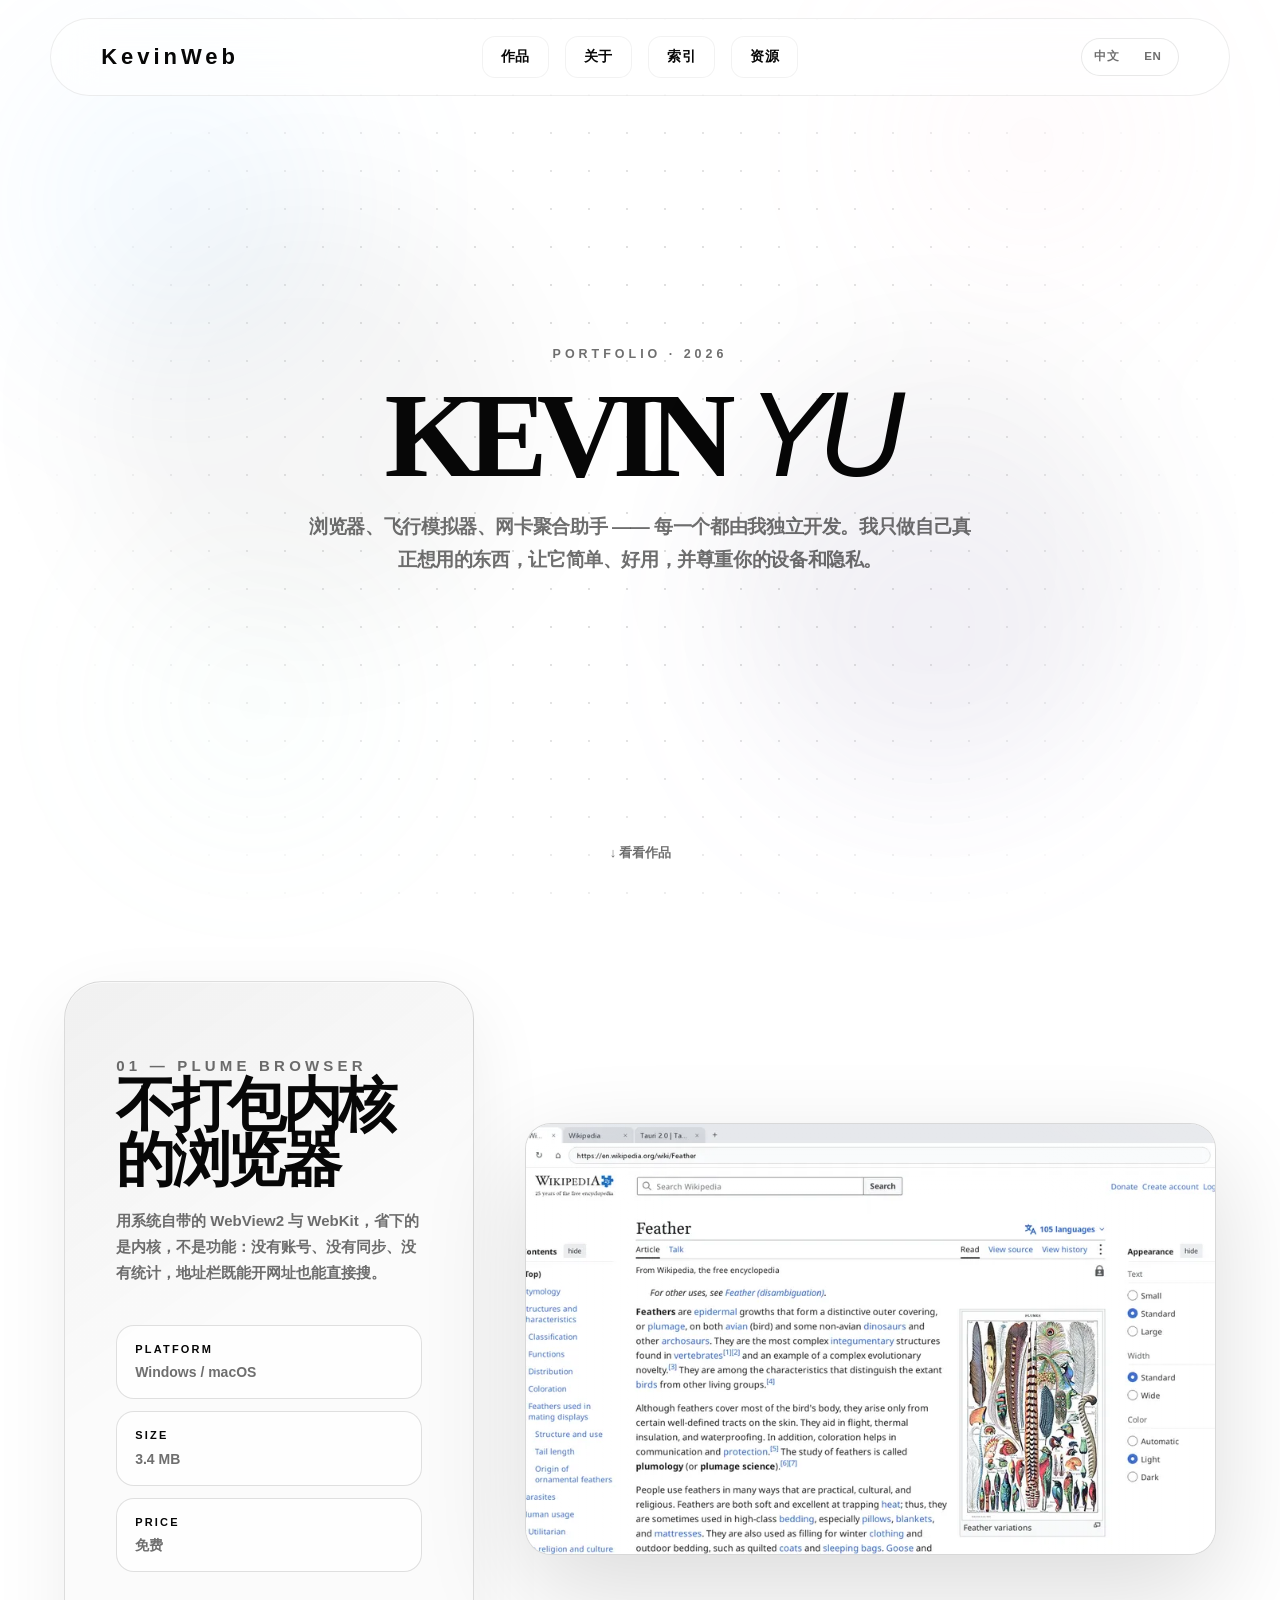
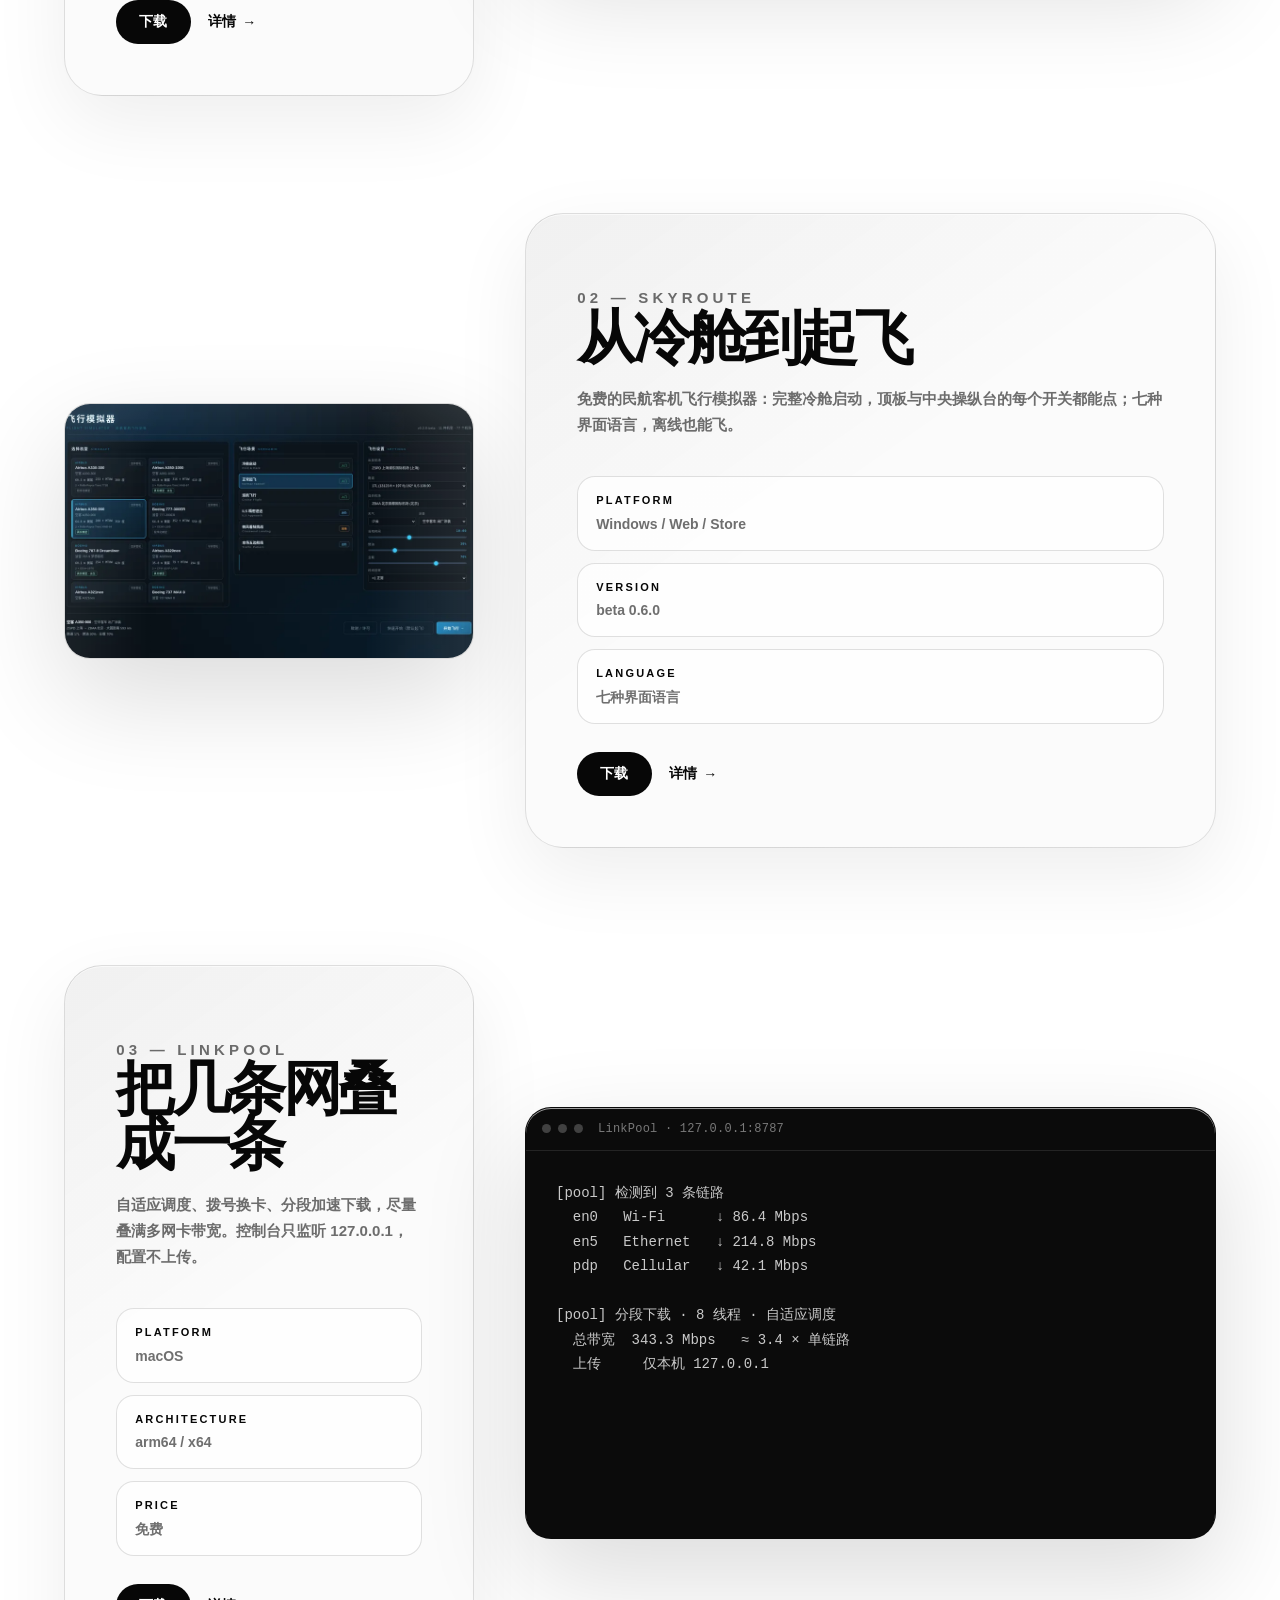
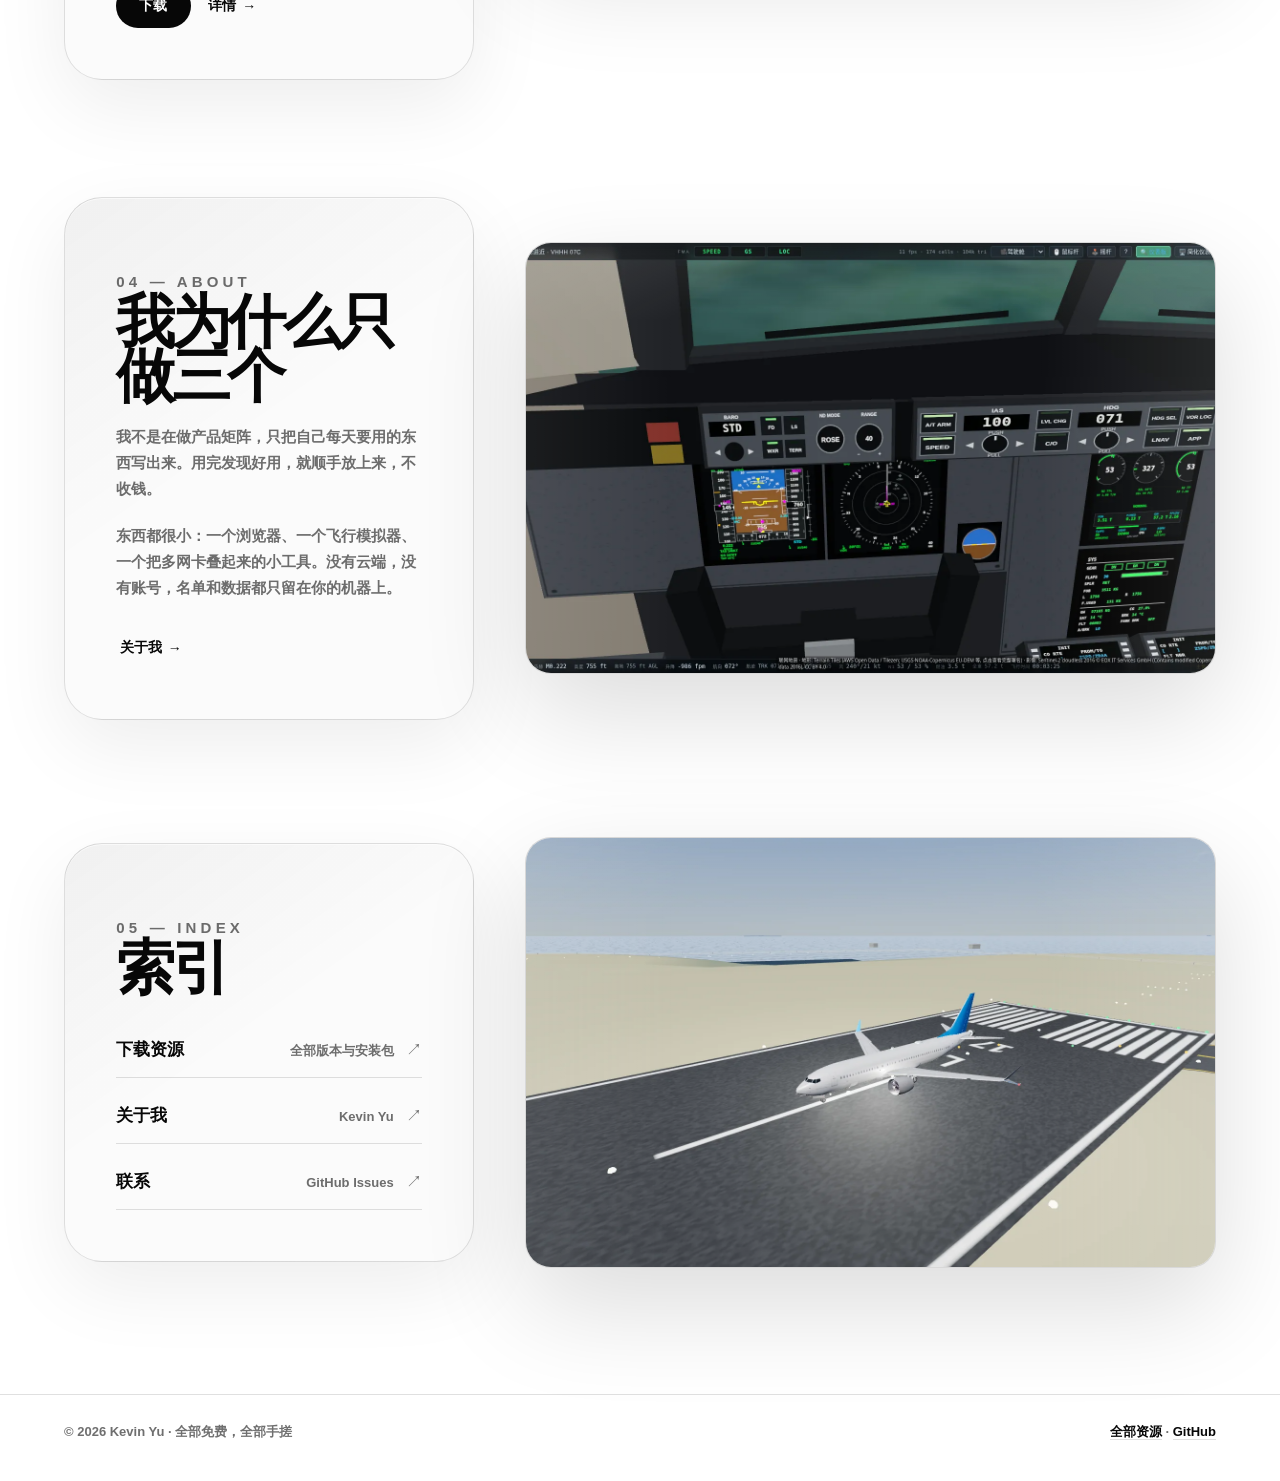
==== index.html @ e1821dab "feat: update workspace Co-authored-by: traeagent <traeagent@users.noreply.github.com>" ====
<!DOCTYPE html>
<html lang="zh-CN">
<head>
  <meta charset="UTF-8">
  <meta name="viewport" content="width=device-width, initial-scale=1.0">
  <meta name="color-scheme" content="light">
  <meta name="theme-color" content="#ffffff">
  <script src="site-transition.js"></script>
  <title>KevinWeb · 全部免费，全部手搓</title>
  <meta name="description" content="浏览器、飞行模拟器、网卡聚合助手，每一个都由 Kevin Yu 独立开发，全部免费。">
  <link rel="canonical" href="https://kevinyuzekai.github.io/kevinweb/">
  <meta property="og:type" content="website">
  <meta property="og:site_name" content="KevinWeb">
  <meta property="og:title" content="KevinWeb · 全部免费，全部手搓">
  <meta property="og:description" content="浏览器、飞行模拟器、网卡聚合助手，全部免费、全部手搓。">
  <meta property="og:url" content="https://kevinyuzekai.github.io/kevinweb/">
  <meta property="og:image" content="https://kevinyuzekai.github.io/kevinweb/img/skyroute-shot.webp">
  <meta name="twitter:card" content="summary_large_image">
  <meta name="twitter:image" content="https://kevinyuzekai.github.io/kevinweb/img/skyroute-shot.webp">
  <link rel="stylesheet" href="site.css">
</head>
<body>
  <header class="site-header">
    <a class="logo" href="./index.html">KevinWeb</a>
    <nav class="nav-pills" aria-label="Sections">
      <a class="nav-pill" href="#works">作品</a>
      <a class="nav-pill" href="#about">关于</a>
      <a class="nav-pill" href="#contact">索引</a>
      <a class="nav-pill" href="./All_resources.html">资源</a>
    </nav>
    <div class="header-actions"></div>
  </header>

  <main class="hero" id="top">
    <section class="hero-stage">
      <div class="hero-copy">
        <p class="eyebrow">Portfolio · 2026</p>
        <h1><span class="title-strong">KEVIN</span> <span class="title-light">YU</span></h1>
        <p class="subtitle">浏览器、飞行模拟器、网卡聚合助手 —— 每一个都由我独立开发。我只做自己真正想用的东西，让它简单、好用，并尊重你的设备和隐私。</p>

        <!-- pointer lens: the block under the cursor shows the other language in white -->
        <div class="lens" aria-hidden="true" data-kw-skip>
          <div class="lz lz-zh">
            <p class="eyebrow">作品集 · 2026</p>
            <h1><span class="title-strong">凯文</span> <span class="title-light">余</span></h1>
            <p class="subtitle">浏览器、飞行模拟器、网卡聚合助手 —— 每一个都由我独立开发。我只做自己真正想用的东西，让它简单、好用，并尊重你的设备和隐私。</p>
          </div>
          <div class="lz lz-en">
            <p class="eyebrow">Portfolio · 2026</p>
            <h1><span class="title-strong">KEVIN</span> <span class="title-light">YU</span></h1>
            <p class="subtitle">A browser, a flight simulator, a network bonding helper — each one built on my own. I make things I actually want to use, and keep them simple, useful, and respectful of your device and privacy.</p>
          </div>
        </div>
      </div>
    </section>
    <p class="scroll-hint">↓ 看看作品</p>
  </main>

  <section class="product-section" id="works">
    <div class="product-layout">
      <div class="product-copy reveal" data-tilt>
        <p class="section-kicker">01 — Plume Browser</p>
        <h3>不打包内核的浏览器</h3>
        <p>用系统自带的 WebView2 与 WebKit，省下的是内核，不是功能：没有账号、没有同步、没有统计，地址栏既能开网址也能直接搜。</p>
        <div class="spec-list">
          <span><strong>Platform</strong>Windows / macOS</span>
          <span><strong>Size</strong>3.4 MB</span>
          <span><strong>Price</strong>免费</span>
        </div>
        <div class="acts">
          <a class="btn solid" href="https://github.com/kevinyuzekai/Plume/releases/download/v0.1.2/Plume.Browser_0.1.2_x64-setup.exe" download>下载</a>
          <a class="btn quiet" href="./plume.html">详情 <span aria-hidden="true">→</span></a>
        </div>
      </div>
      <figure class="product-window reveal" data-tilt>
        <img src="img/plume-shot.webp" width="960" height="540" alt="Plume Browser 主界面" loading="lazy" decoding="async">
      </figure>
    </div>
  </section>

  <section class="product-section">
    <div class="product-layout flip">
      <div class="product-copy reveal" data-tilt>
        <p class="section-kicker">02 — SkyRoute</p>
        <h3>从冷舱到起飞</h3>
        <p>免费的民航客机飞行模拟器：完整冷舱启动，顶板与中央操纵台的每个开关都能点；七种界面语言，离线也能飞。</p>
        <div class="spec-list">
          <span><strong>Platform</strong>Windows / Web / Store</span>
          <span><strong>Version</strong>beta 0.6.0</span>
          <span><strong>Language</strong>七种界面语言</span>
        </div>
        <div class="acts">
          <a class="btn solid" href="https://github.com/kevinyuzekai/Flight-Simulator/releases/download/beta_v0.6.0/SkyRoute-Windows-portable-beta_v0.6.0-x64.zip" download>下载</a>
          <a class="btn quiet" href="./skyroute.html">详情 <span aria-hidden="true">→</span></a>
        </div>
      </div>
      <figure class="product-window reveal" data-tilt>
        <img src="img/skyroute-shot.webp" width="960" height="540" alt="天际航线 SkyRoute 主菜单" loading="lazy" decoding="async">
      </figure>
    </div>
  </section>

  <section class="product-section">
    <div class="product-layout">
      <div class="product-copy reveal" data-tilt>
        <p class="section-kicker">03 — LinkPool</p>
        <h3>把几条网叠成一条</h3>
        <p>自适应调度、拨号换卡、分段加速下载，尽量叠满多网卡带宽。控制台只监听 127.0.0.1，配置不上传。</p>
        <div class="spec-list">
          <span><strong>Platform</strong>macOS</span>
          <span><strong>Architecture</strong>arm64 / x64</span>
          <span><strong>Price</strong>免费</span>
        </div>
        <div class="acts">
          <a class="btn solid" href="https://github.com/kevinyuzekai/LinkPool/releases/download/v0.2.1/LinkPool-0.2.1-arm64.dmg" download>下载</a>
          <a class="btn quiet" href="./linkpool.html">详情 <span aria-hidden="true">→</span></a>
        </div>
      </div>
      <figure class="product-window reveal terminal" data-tilt>
        <div class="term-bar"><i></i><i></i><i></i><span>LinkPool · 127.0.0.1:8787</span></div>
        <pre class="term-body">[pool] 检测到 3 条链路
  en0   Wi-Fi      ↓ 86.4 Mbps
  en5   Ethernet   ↓ 214.8 Mbps
  pdp   Cellular   ↓ 42.1 Mbps

[pool] 分段下载 · 8 线程 · 自适应调度
  总带宽  343.3 Mbps   ≈ 3.4 × 单链路
  上传     仅本机 127.0.0.1</pre>
      </figure>
    </div>
  </section>

  <section class="product-section" id="about">
    <div class="product-layout">
      <div class="product-copy reveal" data-tilt>
        <p class="section-kicker">04 — About</p>
        <h3>我为什么只做三个</h3>
        <p>我不是在做产品矩阵，只把自己每天要用的东西写出来。用完发现好用，就顺手放上来，不收钱。</p>
        <p>东西都很小：一个浏览器、一个飞行模拟器、一个把多网卡叠起来的小工具。没有云端，没有账号，名单和数据都只留在你的机器上。</p>
        <div class="acts">
          <a class="btn quiet" href="./About_me.html">关于我 <span aria-hidden="true">→</span></a>
        </div>
      </div>
      <figure class="product-window reveal" data-tilt>
        <img src="img/skyroute-cockpit.webp" width="960" height="540" alt="SkyRoute 三维驾驶舱" loading="lazy" decoding="async">
      </figure>
    </div>
  </section>

  <section class="product-section" id="contact">
    <div class="product-layout">
      <div class="product-copy reveal" data-tilt>
        <p class="section-kicker">05 — Index</p>
        <h3>索引</h3>
        <div class="link-rows">
          <a class="link-row" href="./All_resources.html"><span>下载资源</span><small>全部版本与安装包</small><i aria-hidden="true">↗</i></a>
          <a class="link-row" href="./About_me.html"><span>关于我</span><small>Kevin Yu</small><i aria-hidden="true">↗</i></a>
          <a class="link-row" href="https://github.com/kevinyuzekai/kevinweb/issues" target="_blank" rel="noopener"><span>联系</span><small>GitHub Issues</small><i aria-hidden="true">↗</i></a>
        </div>
      </div>
      <figure class="product-window reveal" data-tilt>
        <img src="img/skyroute-runway.webp" width="960" height="540" alt="SkyRoute 跑道" loading="lazy" decoding="async">
      </figure>
    </div>
  </section>

  <footer class="site-footer">
    <span>© 2026 Kevin Yu · 全部免费，全部手搓</span>
    <span><a href="./All_resources.html">全部资源</a> · <a href="https://github.com/kevinyuzekai" target="_blank" rel="noopener">GitHub</a></span>
  </footer>

  <script src="site.js"></script>
  <script src="i18n.js"></script>
</body>
</html>
---- site.css ----
/* KevinWeb — pidanai-style editorial layout: floating glass header, full-height
   hero, then product sections in a two-column layout. Plain CSS, no libraries. */

:root {
  --bg: #ffffff;
  --fg: #070707;
  --muted: rgba(7, 7, 7, 0.58);
  --faint: rgba(7, 7, 7, 0.4);
  --line: rgba(7, 7, 7, 0.12);
  --dot: rgba(7, 7, 7, 0.13);
  --card: linear-gradient(145deg, rgba(7, 7, 7, 0.045), rgba(7, 7, 7, 0) 46%), #fbfbfb;
  --pad: clamp(20px, 5vw, 72px);
  --font-main: "Inter", -apple-system, BlinkMacSystemFont, "Segoe UI", "PingFang SC",
    "Noto Sans SC", "Microsoft YaHei", sans-serif;
  --font-display: "Songti SC", "Noto Serif SC", "Source Han Serif SC", STSong, Didot,
    "Bodoni 72", "Times New Roman", serif;
}

* {
  box-sizing: border-box;
}

html {
  background: var(--bg);
  -webkit-text-size-adjust: 100%;
}

body {
  margin: 0;
  min-height: 100vh;
  overflow-x: hidden;
  background: transparent;
  color: var(--fg);
  font-family: var(--font-main);
  cursor: none;
  transition: color 0.5s ease;
}

/* the faint dot field behind the whole page, like pidanai's stage */
body::before {
  content: "";
  position: fixed;
  inset: 0;
  z-index: -1;
  pointer-events: none;
  background-image: radial-gradient(circle at center, var(--dot) 0 1.05px, transparent 1.18px);
  background-size: 38px 38px;
  -webkit-mask-image: radial-gradient(circle at center, #000 0 23%, rgba(0, 0, 0, 0.76) 47%, transparent 82%);
  mask-image: radial-gradient(circle at center, #000 0 23%, rgba(0, 0, 0, 0.76) 47%, transparent 82%);
  transform: translate3d(var(--grid-x, 0px), var(--grid-y, 0px), 0);
  will-change: transform;
}

body::after {
  content: "";
  position: fixed;
  inset: -18vh -14vw;
  z-index: -2;
  pointer-events: none;
  opacity: 0.5;
  background:
    radial-gradient(circle, rgba(120, 190, 255, 0.18) 0 22%, transparent 54%),
    radial-gradient(circle, rgba(255, 190, 210, 0.16) 0 20%, transparent 52%),
    radial-gradient(circle, rgba(190, 170, 255, 0.16) 0 22%, transparent 56%),
    radial-gradient(circle, rgba(170, 240, 215, 0.15) 0 18%, transparent 50%);
  background-size: 42vmax 42vmax, 38vmax 38vmax, 46vmax 46vmax, 34vmax 34vmax;
  background-position: 8% 14%, 84% 8%, 78% 78%, 18% 82%;
  background-repeat: no-repeat;
  filter: blur(88px) saturate(1.1);
}

a,
button {
  cursor: pointer;
}

::selection {
  background: rgba(59, 130, 246, 0.16);
}

/* ---------- header ---------- */

.site-header {
  position: fixed;
  top: 18px;
  left: 50%;
  transform: translateX(-50%);
  z-index: 80;
  width: min(calc(100% - 32px), 1180px);
  height: 78px;
  display: grid;
  grid-template-columns: 1fr auto 1fr;
  align-items: center;
  gap: 24px;
  padding: 0 clamp(20px, 4vw, 58px);
  border-radius: 9999px;
  background: rgba(255, 255, 255, 0.6);
  -webkit-backdrop-filter: saturate(1.2) blur(20px);
  backdrop-filter: saturate(1.2) blur(20px);
  box-shadow:
    inset 0 0 0 1px rgba(7, 7, 7, 0.07),
    inset 0 1px 0 rgba(255, 255, 255, 0.8),
    0 12px 34px rgba(7, 7, 7, 0);
  transition: box-shadow 0.4s ease, background-color 0.4s ease;
}

.site-header.on {
  background: rgba(255, 255, 255, 0.74);
  box-shadow:
    inset 0 0 0 1px rgba(7, 7, 7, 0.08),
    inset 0 1px 0 rgba(255, 255, 255, 0.85),
    0 18px 44px rgba(7, 7, 7, 0.08);
}

.logo {
  justify-self: start;
  color: var(--fg);
  font-size: 22px;
  font-weight: 900;
  letter-spacing: 0.18em;
  text-decoration: none;
}

.nav-pills {
  display: flex;
  align-items: center;
  justify-content: center;
  gap: 16px;
}

.nav-pill {
  padding: 12px 19px;
  border-radius: 13px;
  color: var(--fg);
  font-size: 14px;
  font-weight: 800;
  letter-spacing: 0.04em;
  text-decoration: none;
  text-align: center;
  background: transparent;
  box-shadow: inset 0 0 0 1px rgba(7, 7, 7, 0.05);
  transition: background-color 0.18s ease, transform 0.18s ease, box-shadow 0.18s ease;
}

.nav-pill:hover {
  transform: translateY(-1px);
  background-color: rgba(7, 7, 7, 0.035);
  box-shadow: inset 0 0 0 1px rgba(7, 7, 7, 0.09), 0 8px 20px rgba(7, 7, 7, 0.05);
}

.header-actions {
  justify-self: end;
  display: flex;
  align-items: center;
  gap: 12px;
}

/* ---------- hero ---------- */

.hero {
  position: relative;
  display: grid;
  place-items: center;
  min-height: 100vh;
  padding: 96px 24px 72px;
  transition: opacity 0.42s ease, filter 0.42s ease;
}

.hero::before,
.hero::after {
  content: "";
  position: absolute;
  width: 34vw;
  max-width: 520px;
  aspect-ratio: 1;
  border-radius: 50%;
  background: rgba(7, 7, 7, 0.035);
  filter: blur(60px);
  pointer-events: none;
}

.hero::before {
  top: 22%;
  left: 7%;
}

.hero::after {
  right: 10%;
  bottom: 14%;
}

.hero-stage {
  position: relative;
  width: 100%;
  min-height: calc(100vh - 168px);
  display: grid;
  place-items: center;
}

.hero-copy {
  width: min(100%, 1280px);
  position: relative;
  text-align: center;
  opacity: 0;
  filter: blur(14px);
  transform: perspective(900px) rotateX(var(--tilt-x, 0deg)) rotateY(var(--tilt-y, 0deg))
    translate3d(var(--move-x, 0px), var(--move-y, 0px), 0);
  transform-style: preserve-3d;
  transition: transform 130ms ease-out, opacity 0.9s ease, filter 0.9s ease;
  will-change: transform;
}

html.ready .hero-copy {
  opacity: 1;
  filter: none;
}

@media (scripting: none) {
  .hero-copy {
    opacity: 1;
    filter: none;
  }
}

.hero-copy h1 {
  margin: 0;
  font-size: clamp(46px, 9.4vw, 148px);
  line-height: 0.86;
  letter-spacing: -0.09em;
  white-space: nowrap;
}

.title-strong {
  font-family: var(--font-display);
  font-weight: 700;
}

.title-light {
  font-family: var(--font-main);
  font-style: italic;
  font-weight: 500;
  letter-spacing: -0.08em;
}

.eyebrow,
.subtitle,
.scroll-hint {
  color: var(--muted);
  font-size: clamp(14px, 1.6vw, 19px);
  font-weight: 600;
  letter-spacing: -0.02em;
}

.eyebrow {
  margin: 0 0 22px;
  font-size: 0.78em;
  font-weight: 800;
  letter-spacing: 0.32em;
  text-transform: uppercase;
}

.subtitle {
  width: min(100%, 680px);
  margin: 24px auto 0;
  line-height: 1.7;
}

.scroll-hint {
  position: absolute;
  left: 50%;
  bottom: 38px;
  margin: 0;
  transform: translateX(-50%);
  font-size: 13px;
  white-space: nowrap;
  animation: hintFloat 2.6s ease-in-out infinite;
}

@keyframes hintFloat {
  0%,
  100% {
    transform: translate(-50%, 0);
    opacity: 0.7;
  }
  50% {
    transform: translate(-50%, 6px);
    opacity: 1;
  }
}

/* pointer lens: a black block that reveals the other language in white */
.lens {
  position: absolute;
  inset: 0;
  z-index: 2;
  padding: 0;
  text-align: center;
  pointer-events: none;
  background: #070707;
  color: #fff;
  opacity: 0;
  transition: opacity 0.18s ease;
  -webkit-mask-image: radial-gradient(
    circle var(--lr, clamp(84px, 13vw, 150px)) at var(--cx, 50%) var(--cy, 50%),
    #000 calc(100% - 16px),
    transparent 100%
  );
  mask-image: radial-gradient(
    circle var(--lr, clamp(84px, 13vw, 150px)) at var(--cx, 50%) var(--cy, 50%),
    #000 calc(100% - 16px),
    transparent 100%
  );
  -webkit-mask-repeat: no-repeat;
  mask-repeat: no-repeat;
}

.lens.on {
  opacity: 1;
}

.lens .eyebrow {
  color: rgba(255, 255, 255, 0.5);
}

.lens .subtitle {
  color: rgba(255, 255, 255, 0.66);
}

html[lang="en"] .lens .lz-en,
html:not([lang="en"]) .lens .lz-zh {
  display: none;
}

@media (hover: none), (pointer: coarse) {
  .lens {
    display: none;
  }
}

/* ---------- product sections ---------- */

.product-section {
  position: relative;
  padding: clamp(72px, 9vh, 120px) var(--pad) clamp(24px, 4vh, 48px);
  scroll-margin-top: 110px;
}

.product-layout {
  width: min(100%, 1320px);
  margin: 0 auto;
  display: grid;
  grid-template-columns: minmax(300px, 0.86fr) minmax(0, 1.45fr);
  gap: clamp(22px, 4vw, 54px);
  align-items: center;
}

.product-layout.flip .product-copy {
  order: 2;
}

.product-layout.flip .product-window {
  order: 1;
}

.product-copy {
  position: relative;
  padding: clamp(28px, 4vw, 52px);
  border: 1px solid var(--line);
  border-radius: 38px;
  background: var(--card);
  box-shadow:
    0 26px 78px rgba(7, 7, 7, 0.07),
    inset 0 1px rgba(255, 255, 255, 0.6);
  transform: perspective(900px) rotateX(var(--rx, 0deg)) rotateY(var(--ry, 0deg))
    translateY(var(--lift, 0px));
  transition: transform 0.5s cubic-bezier(0.16, 1, 0.3, 1), box-shadow 0.4s ease;
}

.section-kicker {
  margin: 0 0 20px;
  color: var(--muted);
  font-size: 13px;
  font-weight: 900;
  letter-spacing: 0.28em;
  text-transform: uppercase;
}

.product-copy h3 {
  margin: 0;
  font-family: var(--font-display);
  font-size: clamp(36px, 4.6vw, 74px);
  font-weight: 700;
  line-height: 0.92;
  letter-spacing: -0.06em;
}

.product-copy p {
  margin: 20px 0 0;
  color: var(--muted);
  font-size: 15px;
  font-weight: 600;
  line-height: 1.75;
}

.spec-list {
  display: grid;
  gap: 12px;
  margin-top: clamp(24px, 3.4vw, 38px);
}

.spec-list span {
  display: grid;
  gap: 5px;
  padding: 15px 18px;
  border: 1px solid var(--line);
  border-radius: 18px;
  background: rgba(255, 255, 255, 0.7);
  color: var(--muted);
  font-size: 14px;
  font-weight: 700;
  line-height: 1.5;
}

.spec-list strong {
  color: var(--fg);
  font-size: 11px;
  letter-spacing: 0.2em;
  text-transform: uppercase;
}

.acts {
  display: flex;
  flex-wrap: wrap;
  align-items: center;
  gap: 14px;
  margin-top: 28px;
}

.btn {
  display: inline-flex;
  align-items: center;
  gap: 0.34rem;
  min-height: 44px;
  padding: 0 22px;
  border: 1px solid transparent;
  border-radius: 999px;
  font: inherit;
  font-size: 14px;
  font-weight: 800;
  letter-spacing: 0.02em;
  text-decoration: none;
  transition: transform 0.3s cubic-bezier(0.22, 1, 0.36, 1), background-color 0.25s ease,
    color 0.25s ease;
}

.btn.solid {
  background: var(--fg);
  color: #fff;
}

.btn.solid:hover {
  transform: translateY(-1px);
  background: #1d1d1d;
}

.btn.quiet {
  min-height: 38px;
  padding: 0.3rem 0.15rem;
  color: var(--fg);
  border-radius: 0;
  font-weight: 700;
  background: none;
}

.btn.quiet::after {
  content: "";
  position: absolute;
  left: 0;
  right: 0;
  bottom: 4px;
  height: 1px;
  background: currentColor;
  transform: scaleX(0);
  transform-origin: left;
  transition: transform 0.3s cubic-bezier(0.22, 1, 0.36, 1);
}

.btn.quiet {
  position: relative;
}

.btn.quiet:hover::after {
  transform: scaleX(1);
}

.product-window {
  position: relative;
  margin: 0;
  overflow: hidden;
  border: 1px solid var(--line);
  border-radius: 26px;
  background: #f6f6f6;
  box-shadow:
    0 38px 105px rgba(7, 7, 7, 0.14),
    inset 0 1px rgba(255, 255, 255, 0.6);
  aspect-ratio: 16 / 10;
  transform: perspective(900px) rotateX(var(--rx, 0deg)) rotateY(var(--ry, 0deg))
    translateY(var(--lift, 0px));
  transform-style: preserve-3d;
  transition: transform 0.55s cubic-bezier(0.16, 1, 0.3, 1), box-shadow 0.4s ease;
}

.product-window img {
  display: block;
  width: 100%;
  height: 100%;
  object-fit: cover;
}

.product-window::after {
  content: "";
  position: absolute;
  inset: 0;
  pointer-events: none;
  background:
    linear-gradient(90deg, rgba(255, 255, 255, 0.14), transparent 22%, transparent 74%, rgba(255, 255, 255, 0.2)),
    linear-gradient(180deg, rgba(255, 255, 255, 0.14), transparent 18%);
  opacity: 0.5;
}

.product-window.terminal {
  display: flex;
  flex-direction: column;
  background: #0b0b0b;
  color: #e8e8e8;
  border-color: rgba(7, 7, 7, 0.18);
}

.product-window.terminal::after {
  display: none;
}

.term-bar {
  display: flex;
  align-items: center;
  gap: 7px;
  padding: 14px 16px;
  border-bottom: 1px solid rgba(255, 255, 255, 0.1);
  color: rgba(255, 255, 255, 0.45);
  font-size: 12px;
  letter-spacing: 0.02em;
}

.term-bar i {
  width: 9px;
  height: 9px;
  border-radius: 50%;
  background: rgba(255, 255, 255, 0.22);
}

.term-bar span {
  margin-left: 8px;
  font-family: ui-monospace, SFMono-Regular, Menlo, Consolas, monospace;
}

.term-body {
  margin: 0;
  padding: clamp(18px, 2.4vw, 30px);
  overflow: hidden;
  font-family: ui-monospace, SFMono-Regular, Menlo, Consolas, monospace;
  font-size: clamp(11px, 1.1vw, 14px);
  line-height: 1.75;
  color: rgba(255, 255, 255, 0.78);
  white-space: pre-wrap;
}

.link-rows {
  display: grid;
  gap: 10px;
  margin-top: 26px;
}

.link-row {
  display: grid;
  grid-template-columns: 1fr auto auto;
  align-items: baseline;
  gap: 12px;
  padding: 16px 0;
  border-bottom: 1px solid var(--line);
  color: var(--fg);
  text-decoration: none;
  transition: transform 0.3s cubic-bezier(0.22, 1, 0.36, 1);
}

.link-row span {
  font-size: 17px;
  font-weight: 800;
  letter-spacing: -0.01em;
}

.link-row small {
  color: var(--muted);
  font-size: 13px;
  font-weight: 600;
}

.link-row i {
  font-style: normal;
  color: var(--muted);
  transition: transform 0.3s cubic-bezier(0.22, 1, 0.36, 1);
}

.link-row:hover {
  transform: translateX(3px);
}

.link-row:hover i {
  transform: translate(3px, -3px);
}

/* ---------- footer ---------- */

.site-footer {
  display: flex;
  flex-wrap: wrap;
  justify-content: space-between;
  gap: 12px;
  margin-top: clamp(60px, 10vh, 120px);
  padding: 28px var(--pad) 40px;
  border-top: 1px solid var(--line);
  color: var(--muted);
  font-size: 13px;
  font-weight: 600;
}

.site-footer a {
  color: var(--fg);
  text-decoration: none;
  border-bottom: 1px solid var(--line);
}

/* ---------- motion ---------- */

.reveal {
  opacity: 0;
  transform: translate3d(0, 54px, 0) scale(0.98);
  filter: blur(10px);
  transition:
    opacity 0.76s cubic-bezier(0.16, 1, 0.3, 1) var(--d, 0s),
    transform 0.76s cubic-bezier(0.16, 1, 0.3, 1) var(--d, 0s),
    filter 0.76s cubic-bezier(0.16, 1, 0.3, 1) var(--d, 0s);
}

.reveal.in {
  opacity: 1;
  transform: translate3d(0, 0, 0) scale(1);
  filter: none;
}

html.has-scrolled .hero {
  opacity: 0.62;
  filter: blur(2px);
}

/* ---------- responsive ---------- */

@media (max-width: 1100px) {
  .product-layout {
    grid-template-columns: 1fr;
  }

  .product-layout.flip .product-copy,
  .product-layout.flip .product-window {
    order: 0;
  }
}

@media (max-width: 900px) {
  .site-header {
    top: 12px;
    height: auto;
    padding: 14px 18px;
    grid-template-columns: 1fr auto;
    grid-template-rows: auto auto;
    gap: 10px 12px;
    border-radius: 28px;
  }

  .nav-pills {
    grid-column: 1 / -1;
    grid-row: 2;
    justify-content: flex-start;
    gap: 4px;
    overflow-x: auto;
    padding-bottom: 2px;
    scrollbar-width: none;
  }

  .nav-pills::-webkit-scrollbar {
    display: none;
  }

  .nav-pill {
    min-width: auto;
    padding: 10px 12px;
    font-size: 12px;
    white-space: nowrap;
  }

  .header-actions {
    gap: 8px;
  }

  .hero {
    padding-top: 132px;
    min-height: 88vh;
  }

  .hero-copy h1 {
    font-size: clamp(54px, 17vw, 92px);
    letter-spacing: -0.075em;
  }

  .product-section {
    padding-top: 64px;
  }

  .product-copy {
    border-radius: 28px;
  }

  .product-copy h3 {
    font-size: clamp(34px, 9.5vw, 52px);
  }

  .product-window {
    border-radius: 20px;
  }
}

@media (max-width: 560px) {
  .logo {
    font-size: 17px;
    letter-spacing: 0.12em;
  }

  .link-row {
    grid-template-columns: 1fr auto;
  }

  .link-row small {
    display: none;
  }

  .term-body {
    font-size: 10.5px;
  }
}

@media (prefers-reduced-motion: reduce) {
  .hero-copy,
  .reveal,
  .product-copy,
  .product-window {
    opacity: 1;
    filter: none;
    transform: none;
    transition: none;
    animation: none;
  }

  .scroll-hint {
    animation: none;
  }

  html.has-scrolled .hero {
    opacity: 1;
    filter: none;
  }
}
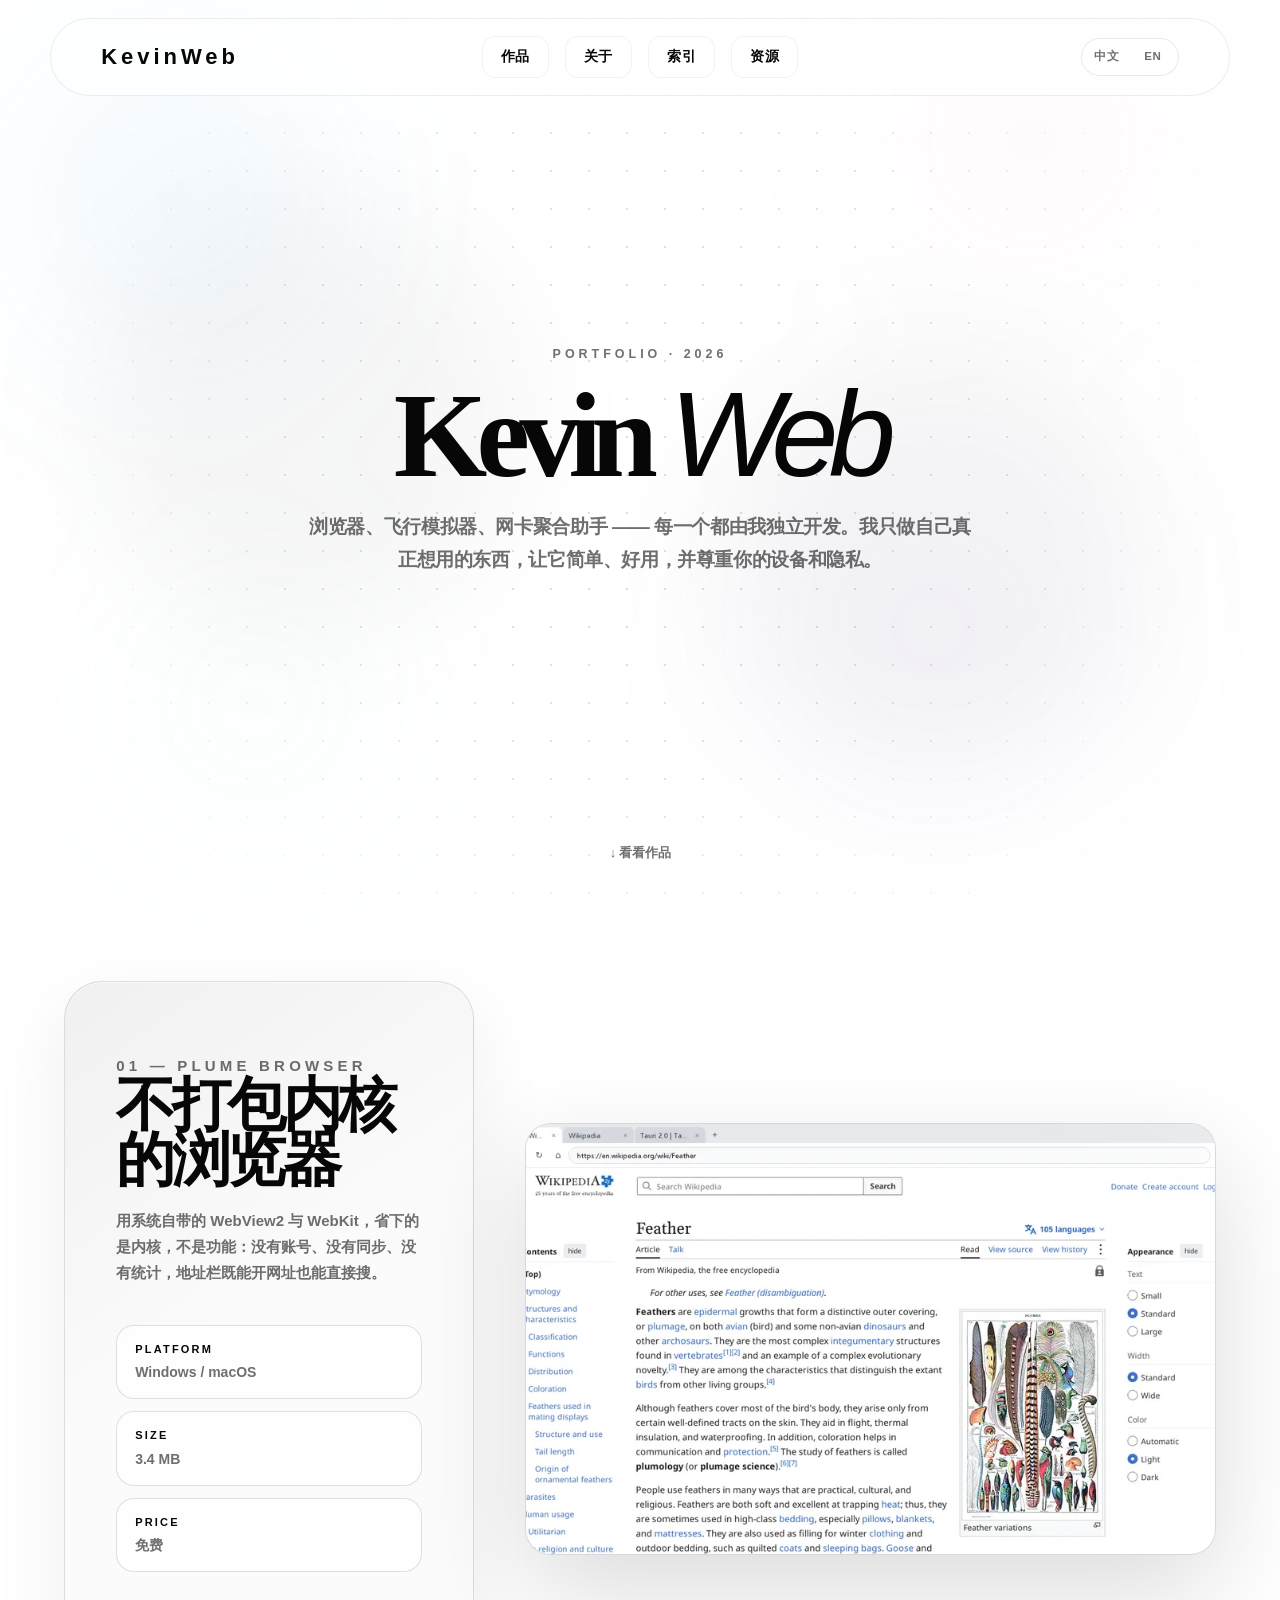
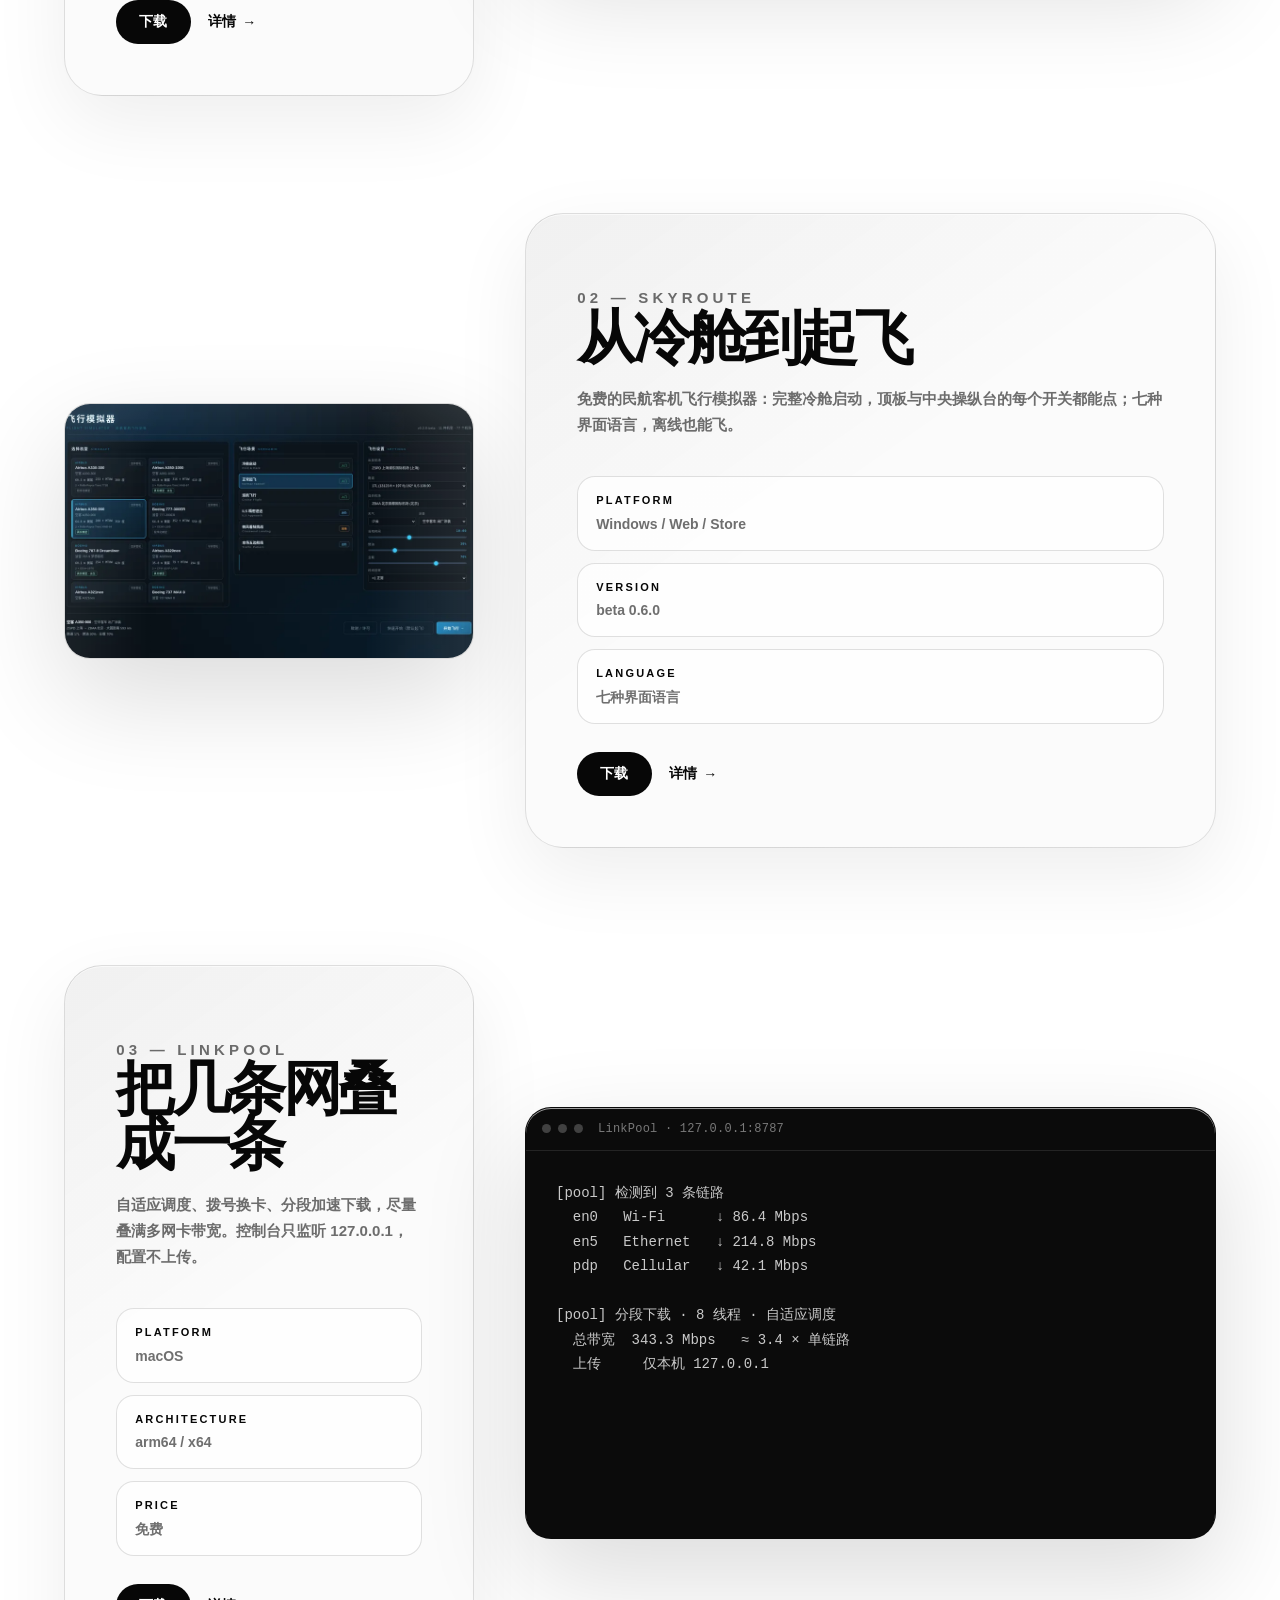
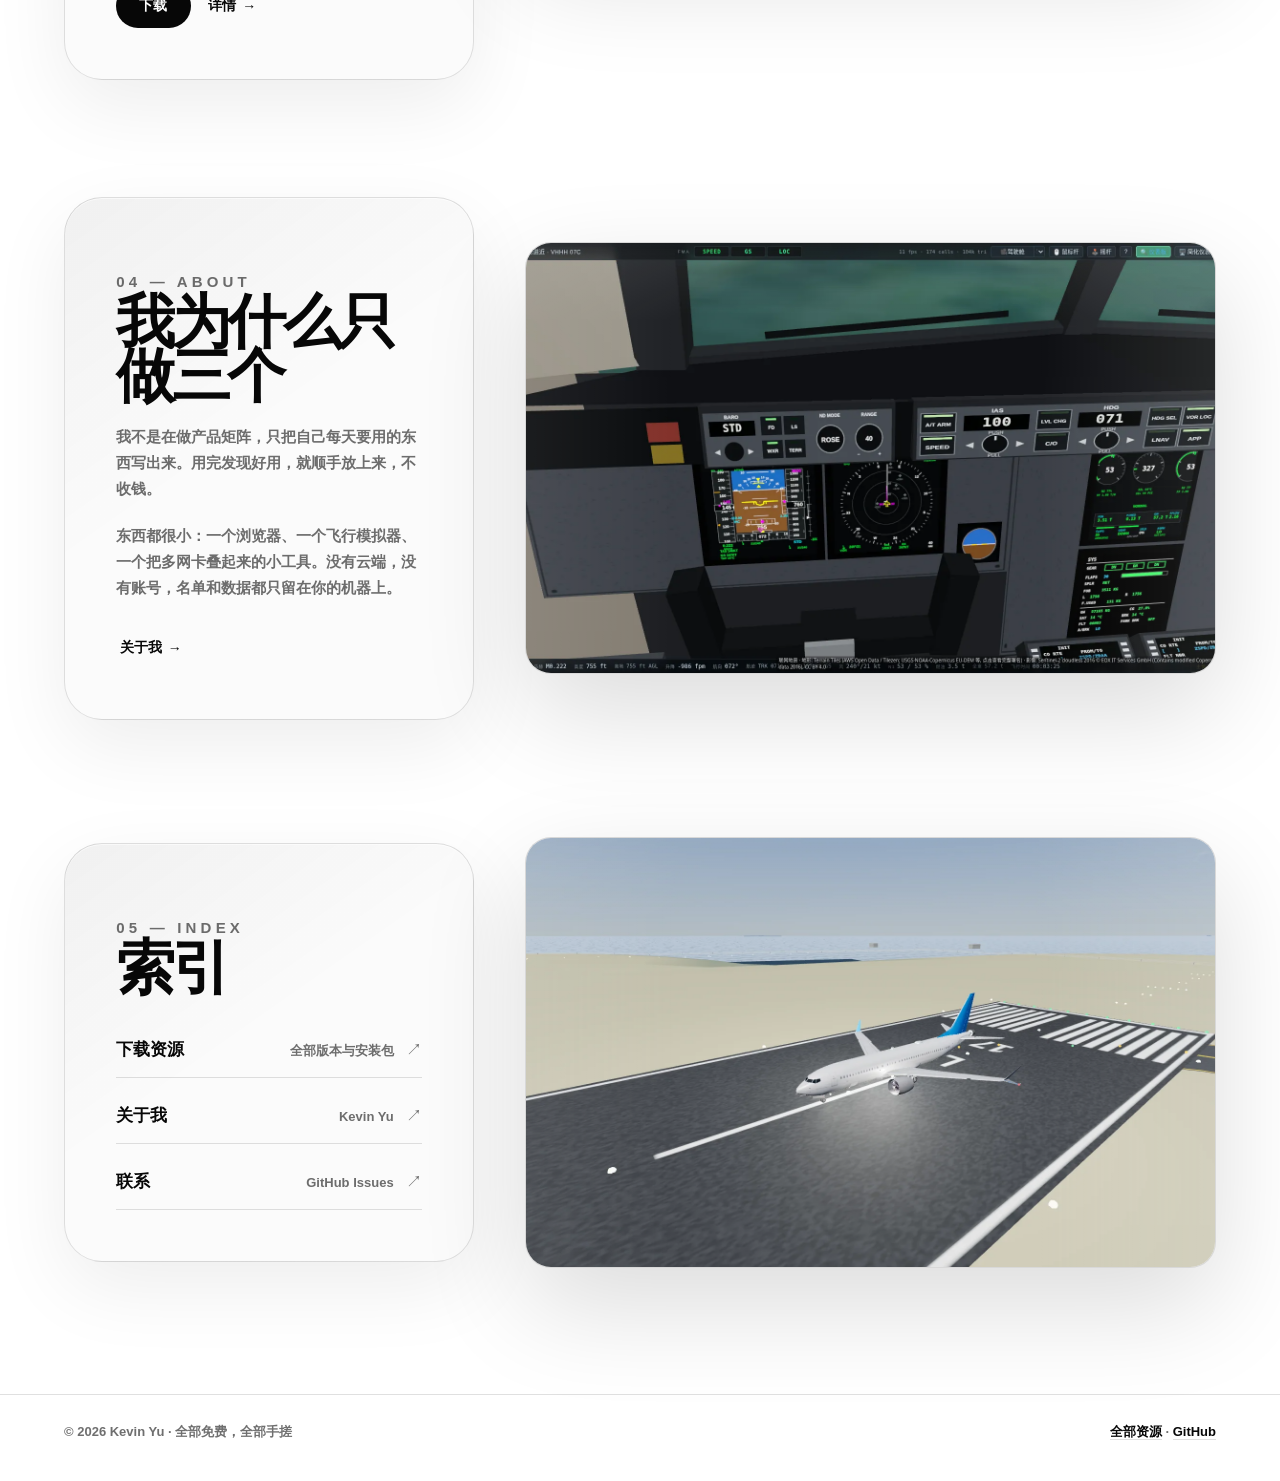
==== commit 31d4f0ef: "feat: 首屏标题改为 KevinWeb，透镜统一显示白色中文" ====
--- a/index.html
+++ b/index.html
@@ -35,20 +35,15 @@
     <section class="hero-stage">
       <div class="hero-copy">
         <p class="eyebrow">Portfolio · 2026</p>
-        <h1><span class="title-strong">KEVIN</span> <span class="title-light">YU</span></h1>
+        <h1><span class="title-strong">Kevin</span> <span class="title-light">Web</span></h1>
         <p class="subtitle">浏览器、飞行模拟器、网卡聚合助手 —— 每一个都由我独立开发。我只做自己真正想用的东西，让它简单、好用，并尊重你的设备和隐私。</p>
 
-        <!-- pointer lens: the block under the cursor shows the other language in white -->
+        <!-- pointer lens: the block under the cursor shows the white Chinese title -->
         <div class="lens" aria-hidden="true" data-kw-skip>
           <div class="lz lz-zh">
             <p class="eyebrow">作品集 · 2026</p>
-            <h1><span class="title-strong">凯文</span> <span class="title-light">余</span></h1>
+            <h1><span class="title-strong">凯文</span> <span class="title-light">网</span></h1>
             <p class="subtitle">浏览器、飞行模拟器、网卡聚合助手 —— 每一个都由我独立开发。我只做自己真正想用的东西，让它简单、好用，并尊重你的设备和隐私。</p>
-          </div>
-          <div class="lz lz-en">
-            <p class="eyebrow">Portfolio · 2026</p>
-            <h1><span class="title-strong">KEVIN</span> <span class="title-light">YU</span></h1>
-            <p class="subtitle">A browser, a flight simulator, a network bonding helper — each one built on my own. I make things I actually want to use, and keep them simple, useful, and respectful of your device and privacy.</p>
           </div>
         </div>
       </div>
--- a/site.css
+++ b/site.css
@@ -288,7 +288,7 @@
   }
 }
 
-/* pointer lens: a black block that reveals the other language in white */
+/* pointer lens: a black block that reveals the white Chinese title */
 .lens {
   position: absolute;
   inset: 0;
@@ -326,11 +326,6 @@
   color: rgba(255, 255, 255, 0.66);
 }
 
-html[lang="en"] .lens .lz-en,
-html:not([lang="en"]) .lens .lz-zh {
-  display: none;
-}
-
 @media (hover: none), (pointer: coarse) {
   .lens {
     display: none;
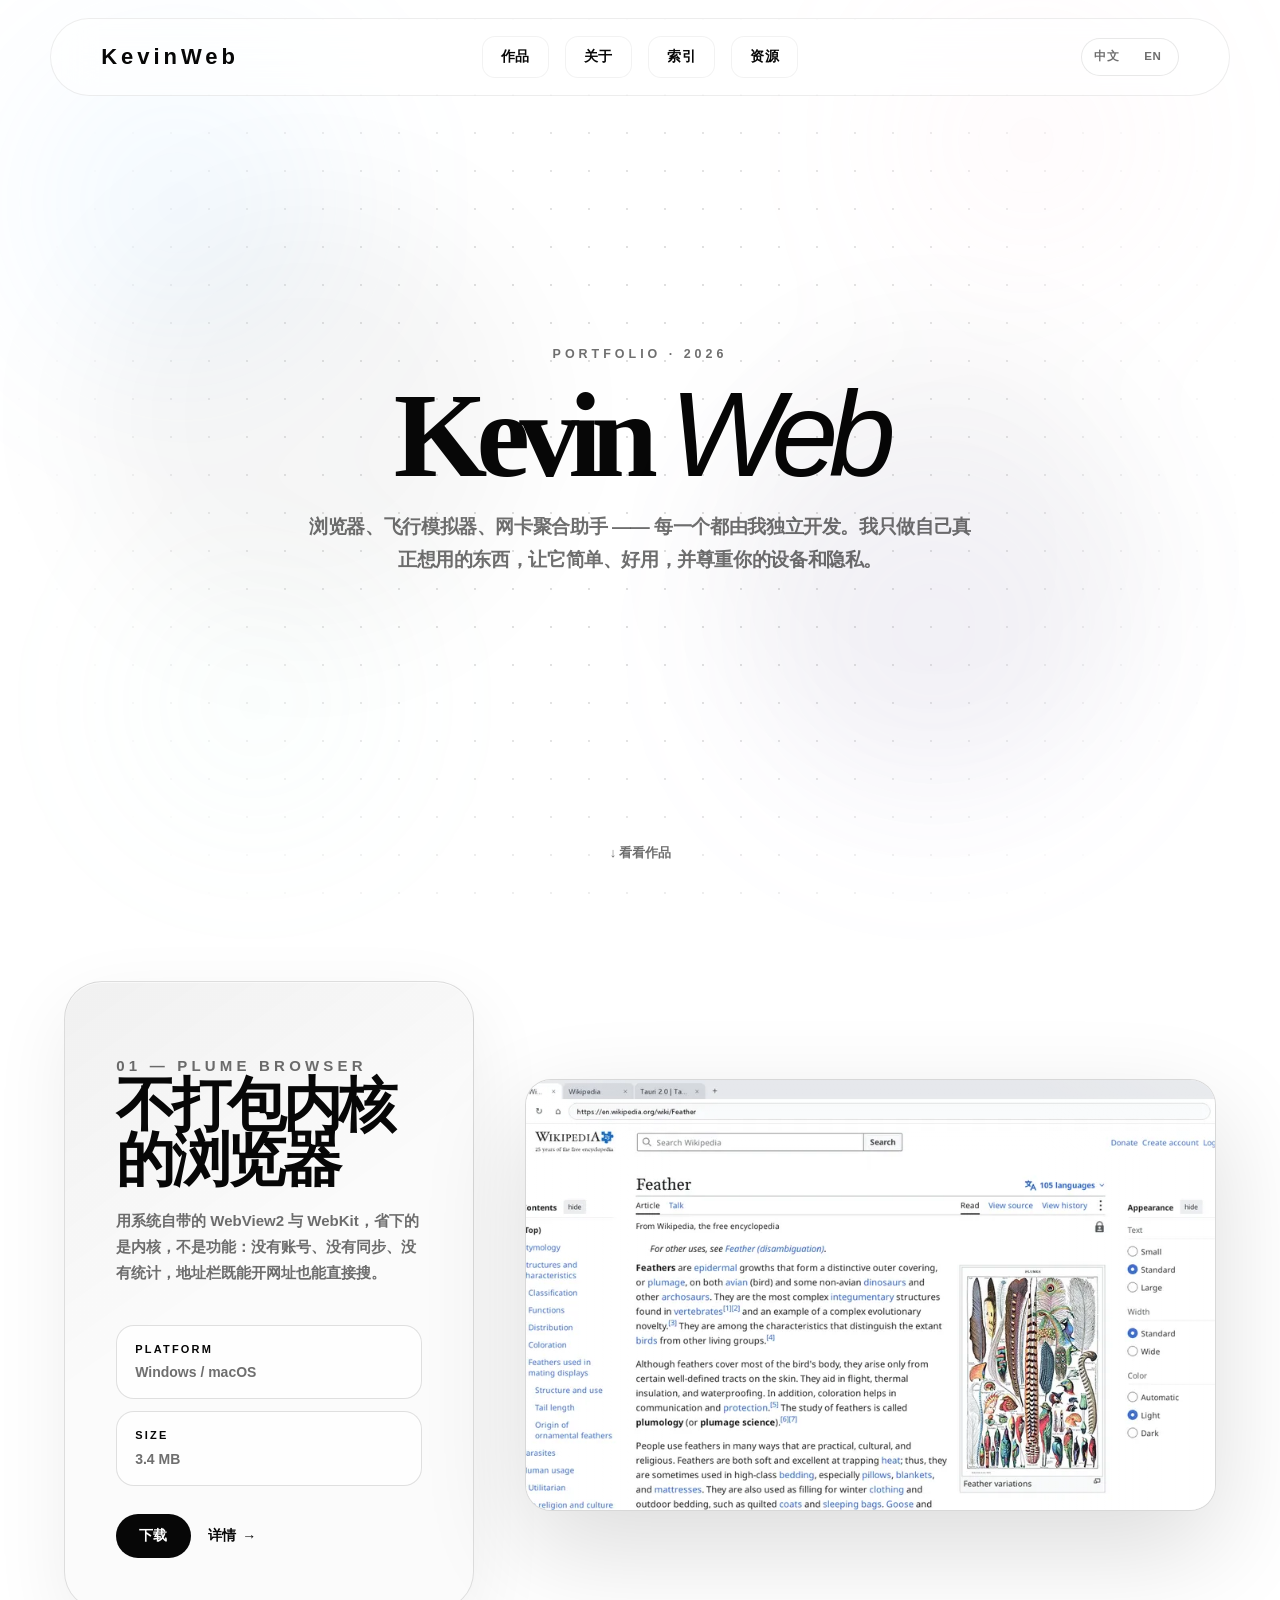
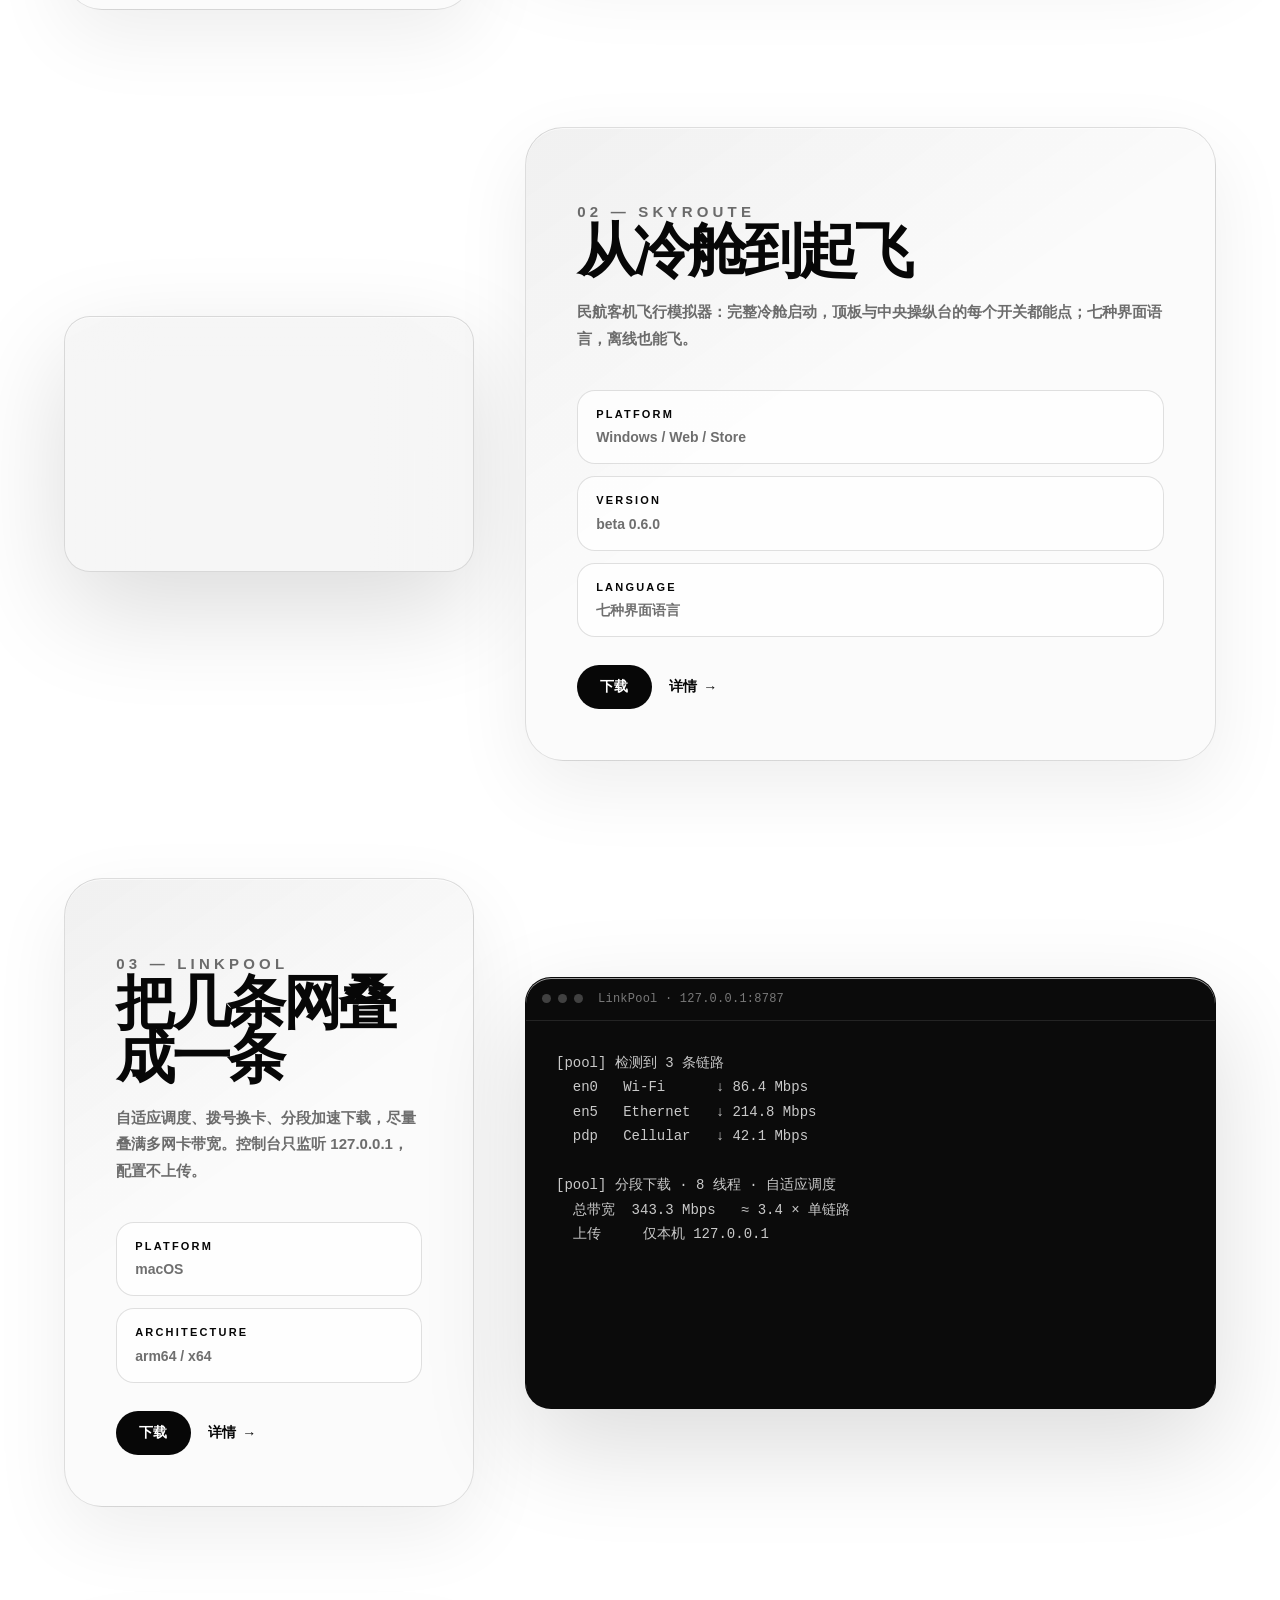
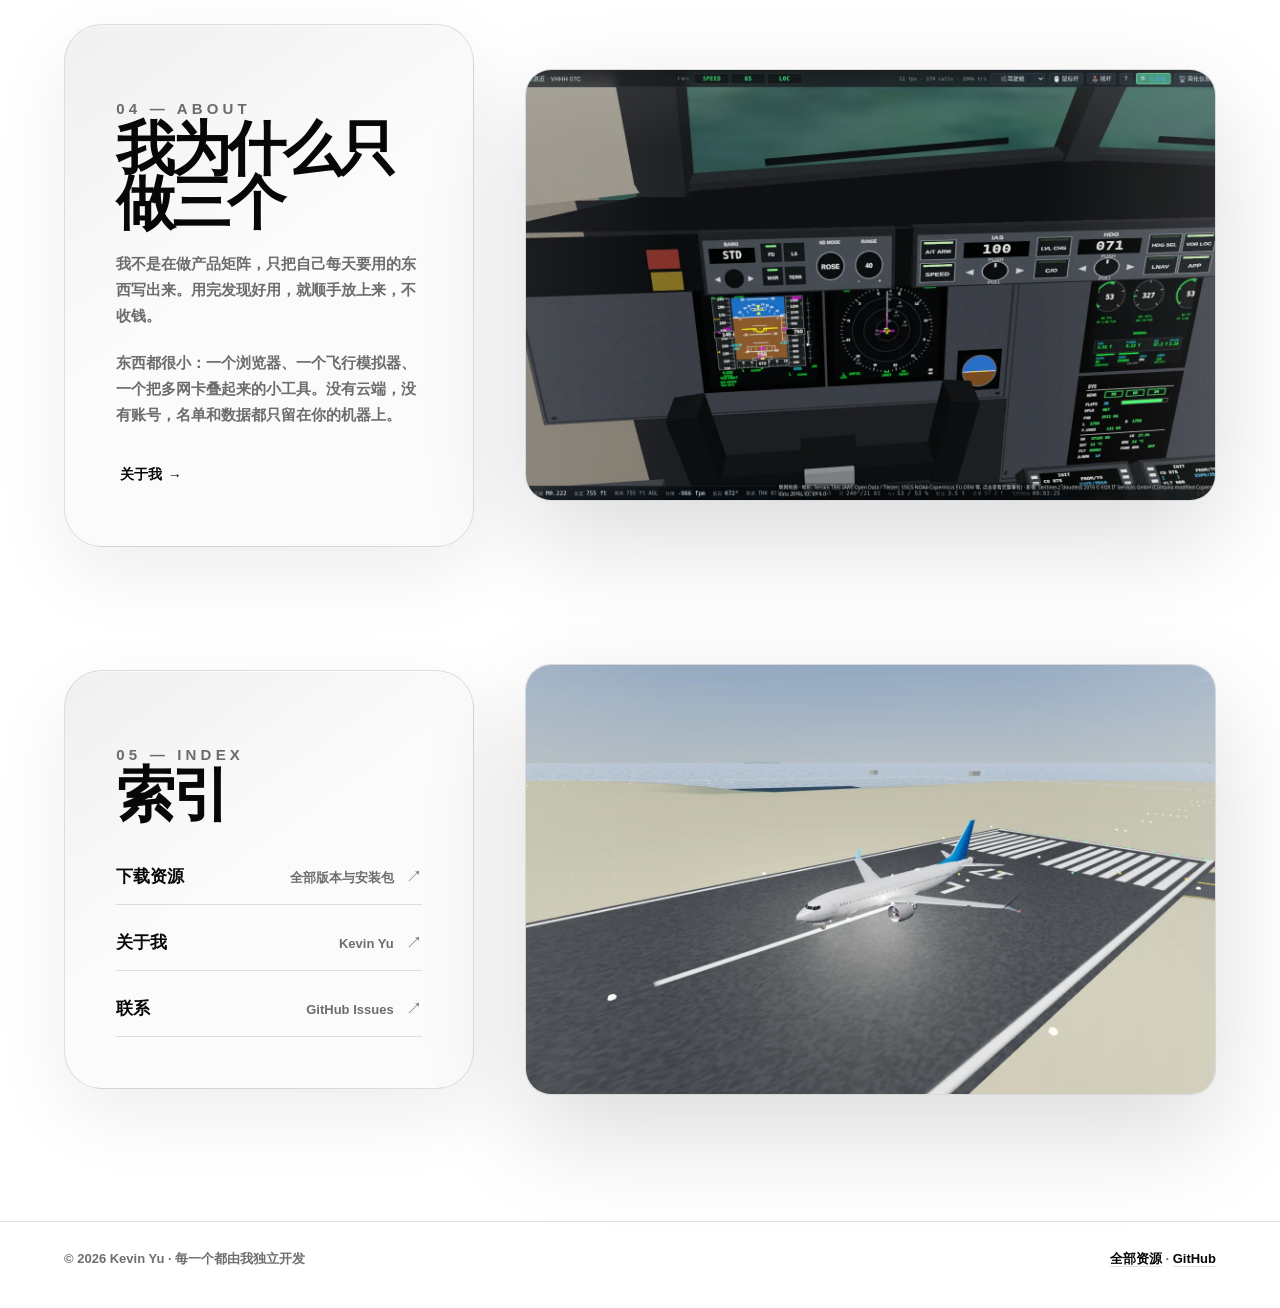
==== commit 66c7a8eb: "Remove free messaging" ====
--- a/index.html
+++ b/index.html
@@ -6,13 +6,13 @@
   <meta name="color-scheme" content="light">
   <meta name="theme-color" content="#ffffff">
   <script src="site-transition.js"></script>
-  <title>KevinWeb · 全部免费，全部手搓</title>
-  <meta name="description" content="浏览器、飞行模拟器、网卡聚合助手，每一个都由 Kevin Yu 独立开发，全部免费。">
+  <title>KevinWeb · 每一个都由我独立开发</title>
+  <meta name="description" content="浏览器、飞行模拟器、网卡聚合助手，每一个都由 Kevin Yu 独立开发。">
   <link rel="canonical" href="https://kevinyuzekai.github.io/kevinweb/">
   <meta property="og:type" content="website">
   <meta property="og:site_name" content="KevinWeb">
-  <meta property="og:title" content="KevinWeb · 全部免费，全部手搓">
-  <meta property="og:description" content="浏览器、飞行模拟器、网卡聚合助手，全部免费、全部手搓。">
+  <meta property="og:title" content="KevinWeb · 每一个都由我独立开发">
+  <meta property="og:description" content="浏览器、飞行模拟器、网卡聚合助手，每一个都由我独立开发。">
   <meta property="og:url" content="https://kevinyuzekai.github.io/kevinweb/">
   <meta property="og:image" content="https://kevinyuzekai.github.io/kevinweb/img/skyroute-shot.webp">
   <meta name="twitter:card" content="summary_large_image">
@@ -60,7 +60,6 @@
         <div class="spec-list">
           <span><strong>Platform</strong>Windows / macOS</span>
           <span><strong>Size</strong>3.4 MB</span>
-          <span><strong>Price</strong>免费</span>
         </div>
         <div class="acts">
           <a class="btn solid" href="https://github.com/kevinyuzekai/Plume/releases/download/v0.1.2/Plume.Browser_0.1.2_x64-setup.exe" download>下载</a>
@@ -78,7 +77,7 @@
       <div class="product-copy reveal" data-tilt>
         <p class="section-kicker">02 — SkyRoute</p>
         <h3>从冷舱到起飞</h3>
-        <p>免费的民航客机飞行模拟器：完整冷舱启动，顶板与中央操纵台的每个开关都能点；七种界面语言，离线也能飞。</p>
+        <p>民航客机飞行模拟器：完整冷舱启动，顶板与中央操纵台的每个开关都能点；七种界面语言，离线也能飞。</p>
         <div class="spec-list">
           <span><strong>Platform</strong>Windows / Web / Store</span>
           <span><strong>Version</strong>beta 0.6.0</span>
@@ -104,7 +103,6 @@
         <div class="spec-list">
           <span><strong>Platform</strong>macOS</span>
           <span><strong>Architecture</strong>arm64 / x64</span>
-          <span><strong>Price</strong>免费</span>
         </div>
         <div class="acts">
           <a class="btn solid" href="https://github.com/kevinyuzekai/LinkPool/releases/download/v0.2.1/LinkPool-0.2.1-arm64.dmg" download>下载</a>
@@ -160,7 +158,7 @@
   </section>
 
   <footer class="site-footer">
-    <span>© 2026 Kevin Yu · 全部免费，全部手搓</span>
+    <span>© 2026 Kevin Yu · 每一个都由我独立开发</span>
     <span><a href="./All_resources.html">全部资源</a> · <a href="https://github.com/kevinyuzekai" target="_blank" rel="noopener">GitHub</a></span>
   </footer>
 
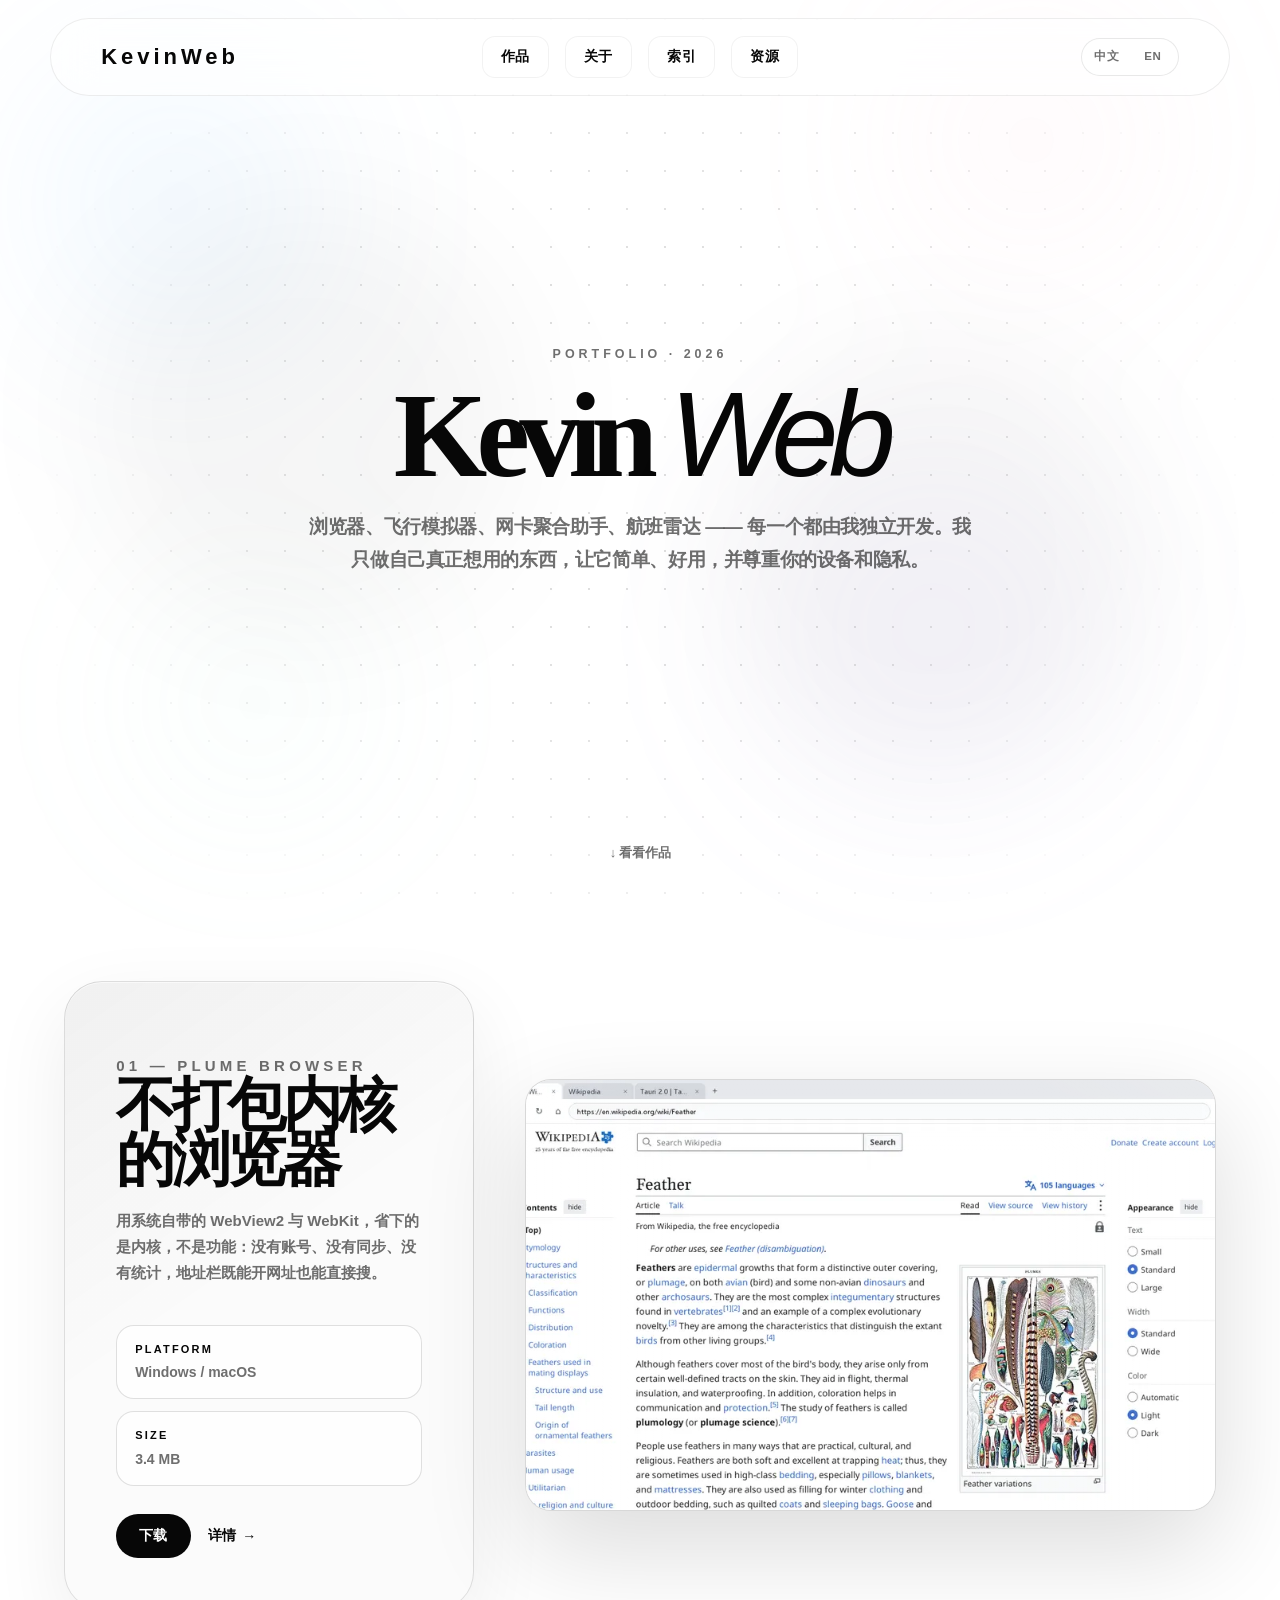
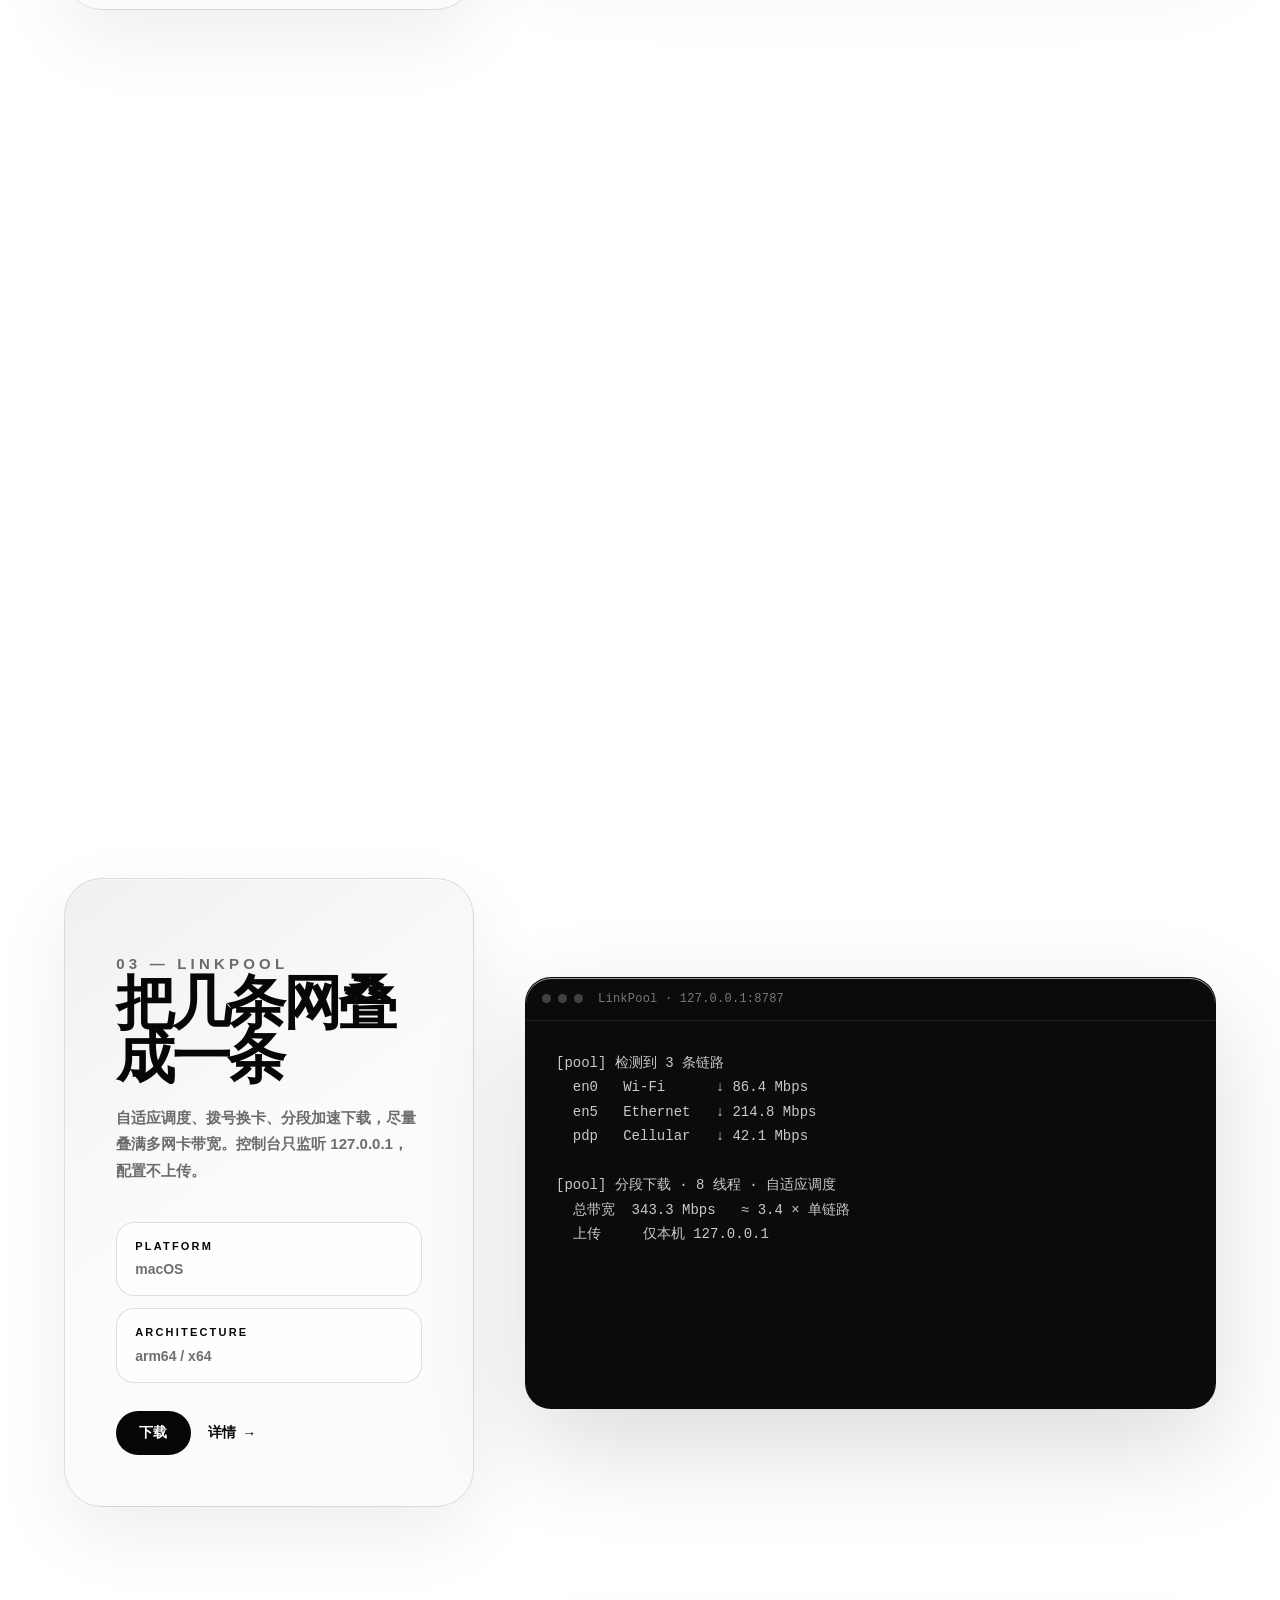
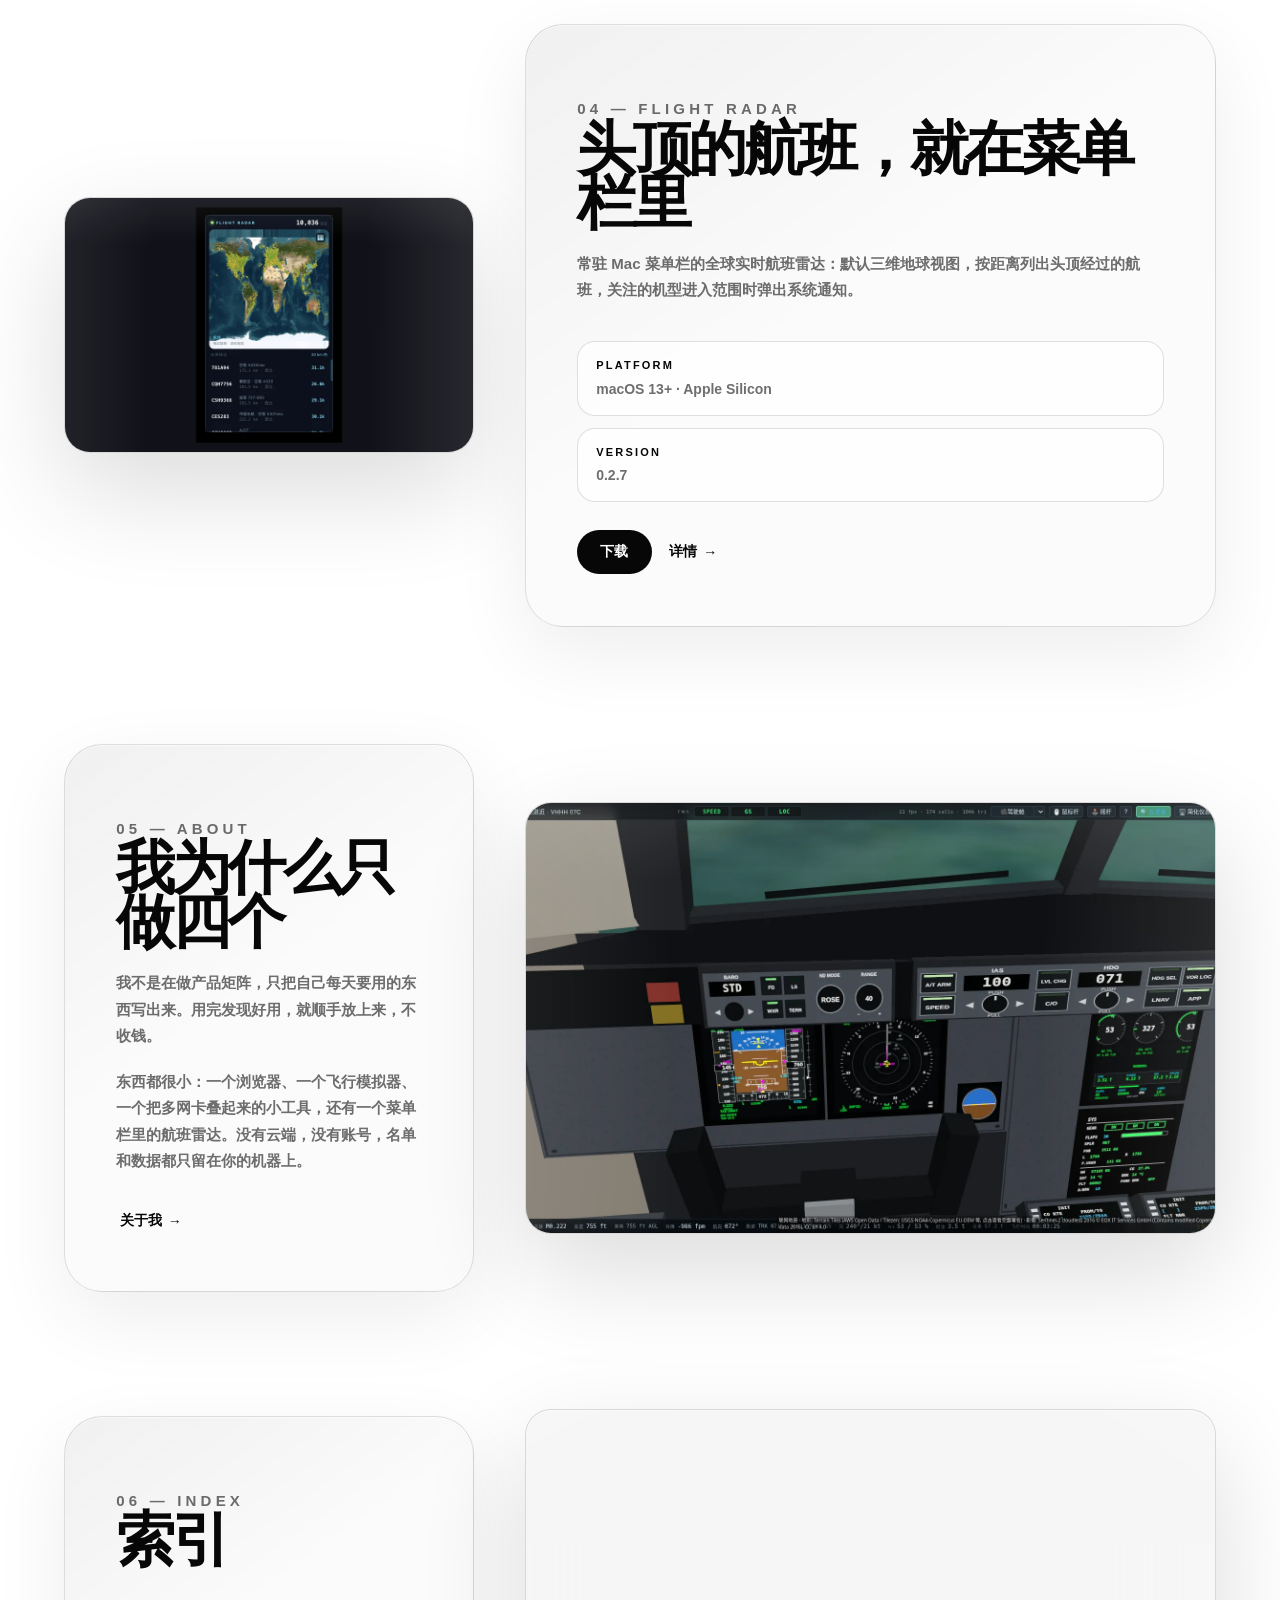
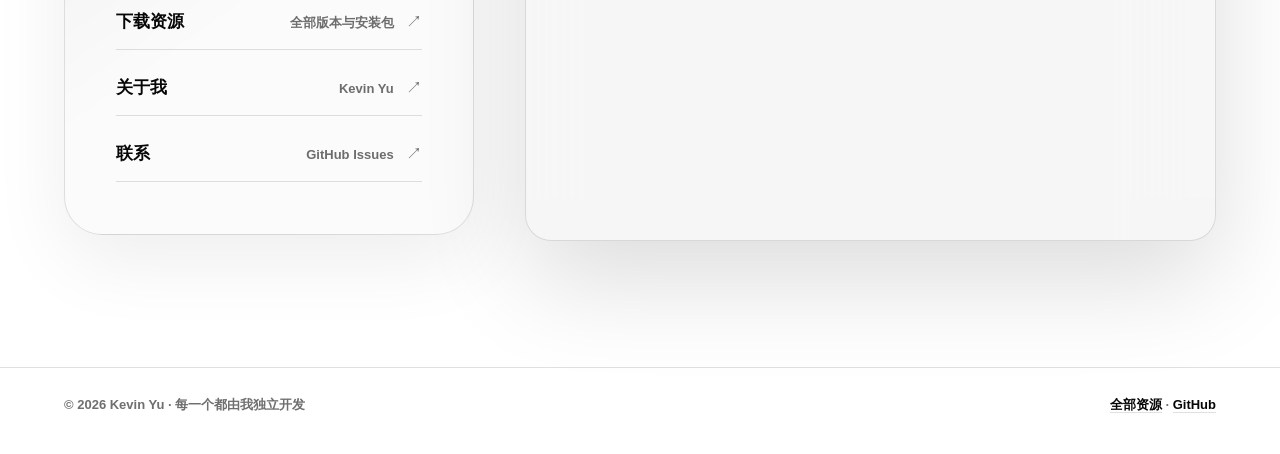
==== commit 5f35640b: "Add Flight Radar 0.2.7" ====
--- a/index.html
+++ b/index.html
@@ -7,12 +7,12 @@
   <meta name="theme-color" content="#ffffff">
   <script src="site-transition.js"></script>
   <title>KevinWeb · 每一个都由我独立开发</title>
-  <meta name="description" content="浏览器、飞行模拟器、网卡聚合助手，每一个都由 Kevin Yu 独立开发。">
+  <meta name="description" content="浏览器、飞行模拟器、网卡聚合助手、航班雷达，每一个都由 Kevin Yu 独立开发。">
   <link rel="canonical" href="https://kevinyuzekai.github.io/kevinweb/">
   <meta property="og:type" content="website">
   <meta property="og:site_name" content="KevinWeb">
   <meta property="og:title" content="KevinWeb · 每一个都由我独立开发">
-  <meta property="og:description" content="浏览器、飞行模拟器、网卡聚合助手，每一个都由我独立开发。">
+  <meta property="og:description" content="浏览器、飞行模拟器、网卡聚合助手、航班雷达，每一个都由我独立开发。">
   <meta property="og:url" content="https://kevinyuzekai.github.io/kevinweb/">
   <meta property="og:image" content="https://kevinyuzekai.github.io/kevinweb/img/skyroute-shot.webp">
   <meta name="twitter:card" content="summary_large_image">
@@ -36,14 +36,14 @@
       <div class="hero-copy">
         <p class="eyebrow">Portfolio · 2026</p>
         <h1><span class="title-strong">Kevin</span> <span class="title-light">Web</span></h1>
-        <p class="subtitle">浏览器、飞行模拟器、网卡聚合助手 —— 每一个都由我独立开发。我只做自己真正想用的东西，让它简单、好用，并尊重你的设备和隐私。</p>
+        <p class="subtitle">浏览器、飞行模拟器、网卡聚合助手、航班雷达 —— 每一个都由我独立开发。我只做自己真正想用的东西，让它简单、好用，并尊重你的设备和隐私。</p>
 
         <!-- pointer lens: the block under the cursor shows the white Chinese title -->
         <div class="lens" aria-hidden="true" data-kw-skip>
           <div class="lz lz-zh">
             <p class="eyebrow">作品集 · 2026</p>
             <h1><span class="title-strong">凯文</span> <span class="title-light">网</span></h1>
-            <p class="subtitle">浏览器、飞行模拟器、网卡聚合助手 —— 每一个都由我独立开发。我只做自己真正想用的东西，让它简单、好用，并尊重你的设备和隐私。</p>
+            <p class="subtitle">浏览器、飞行模拟器、网卡聚合助手、航班雷达 —— 每一个都由我独立开发。我只做自己真正想用的东西，让它简单、好用，并尊重你的设备和隐私。</p>
           </div>
         </div>
       </div>
@@ -123,13 +123,34 @@
     </div>
   </section>
 
+  <section class="product-section">
+    <div class="product-layout flip">
+      <div class="product-copy reveal" data-tilt>
+        <p class="section-kicker">04 — Flight Radar</p>
+        <h3>头顶的航班，就在菜单栏里</h3>
+        <p>常驻 Mac 菜单栏的全球实时航班雷达：默认三维地球视图，按距离列出头顶经过的航班，关注的机型进入范围时弹出系统通知。</p>
+        <div class="spec-list">
+          <span><strong>Platform</strong>macOS 13+ · Apple Silicon</span>
+          <span><strong>Version</strong>0.2.7</span>
+        </div>
+        <div class="acts">
+          <a class="btn solid" href="https://github.com/kevinyuzekai/Flight-Radar/releases/download/v0.2.7/Flight.Radar.dmg" download>下载</a>
+          <a class="btn quiet" href="https://spacekk.com/about-flight-radar/">详情 <span aria-hidden="true">→</span></a>
+        </div>
+      </div>
+      <figure class="product-window reveal" data-tilt>
+        <img src="img/flightradar-shot.webp" width="960" height="540" alt="Flight Radar 全球视图" loading="lazy" decoding="async">
+      </figure>
+    </div>
+  </section>
+
   <section class="product-section" id="about">
     <div class="product-layout">
       <div class="product-copy reveal" data-tilt>
-        <p class="section-kicker">04 — About</p>
-        <h3>我为什么只做三个</h3>
+        <p class="section-kicker">05 — About</p>
+        <h3>我为什么只做四个</h3>
         <p>我不是在做产品矩阵，只把自己每天要用的东西写出来。用完发现好用，就顺手放上来，不收钱。</p>
-        <p>东西都很小：一个浏览器、一个飞行模拟器、一个把多网卡叠起来的小工具。没有云端，没有账号，名单和数据都只留在你的机器上。</p>
+        <p>东西都很小：一个浏览器、一个飞行模拟器、一个把多网卡叠起来的小工具，还有一个菜单栏里的航班雷达。没有云端，没有账号，名单和数据都只留在你的机器上。</p>
         <div class="acts">
           <a class="btn quiet" href="./About_me.html">关于我 <span aria-hidden="true">→</span></a>
         </div>
@@ -143,7 +164,7 @@
   <section class="product-section" id="contact">
     <div class="product-layout">
       <div class="product-copy reveal" data-tilt>
-        <p class="section-kicker">05 — Index</p>
+        <p class="section-kicker">06 — Index</p>
         <h3>索引</h3>
         <div class="link-rows">
           <a class="link-row" href="./All_resources.html"><span>下载资源</span><small>全部版本与安装包</small><i aria-hidden="true">↗</i></a>
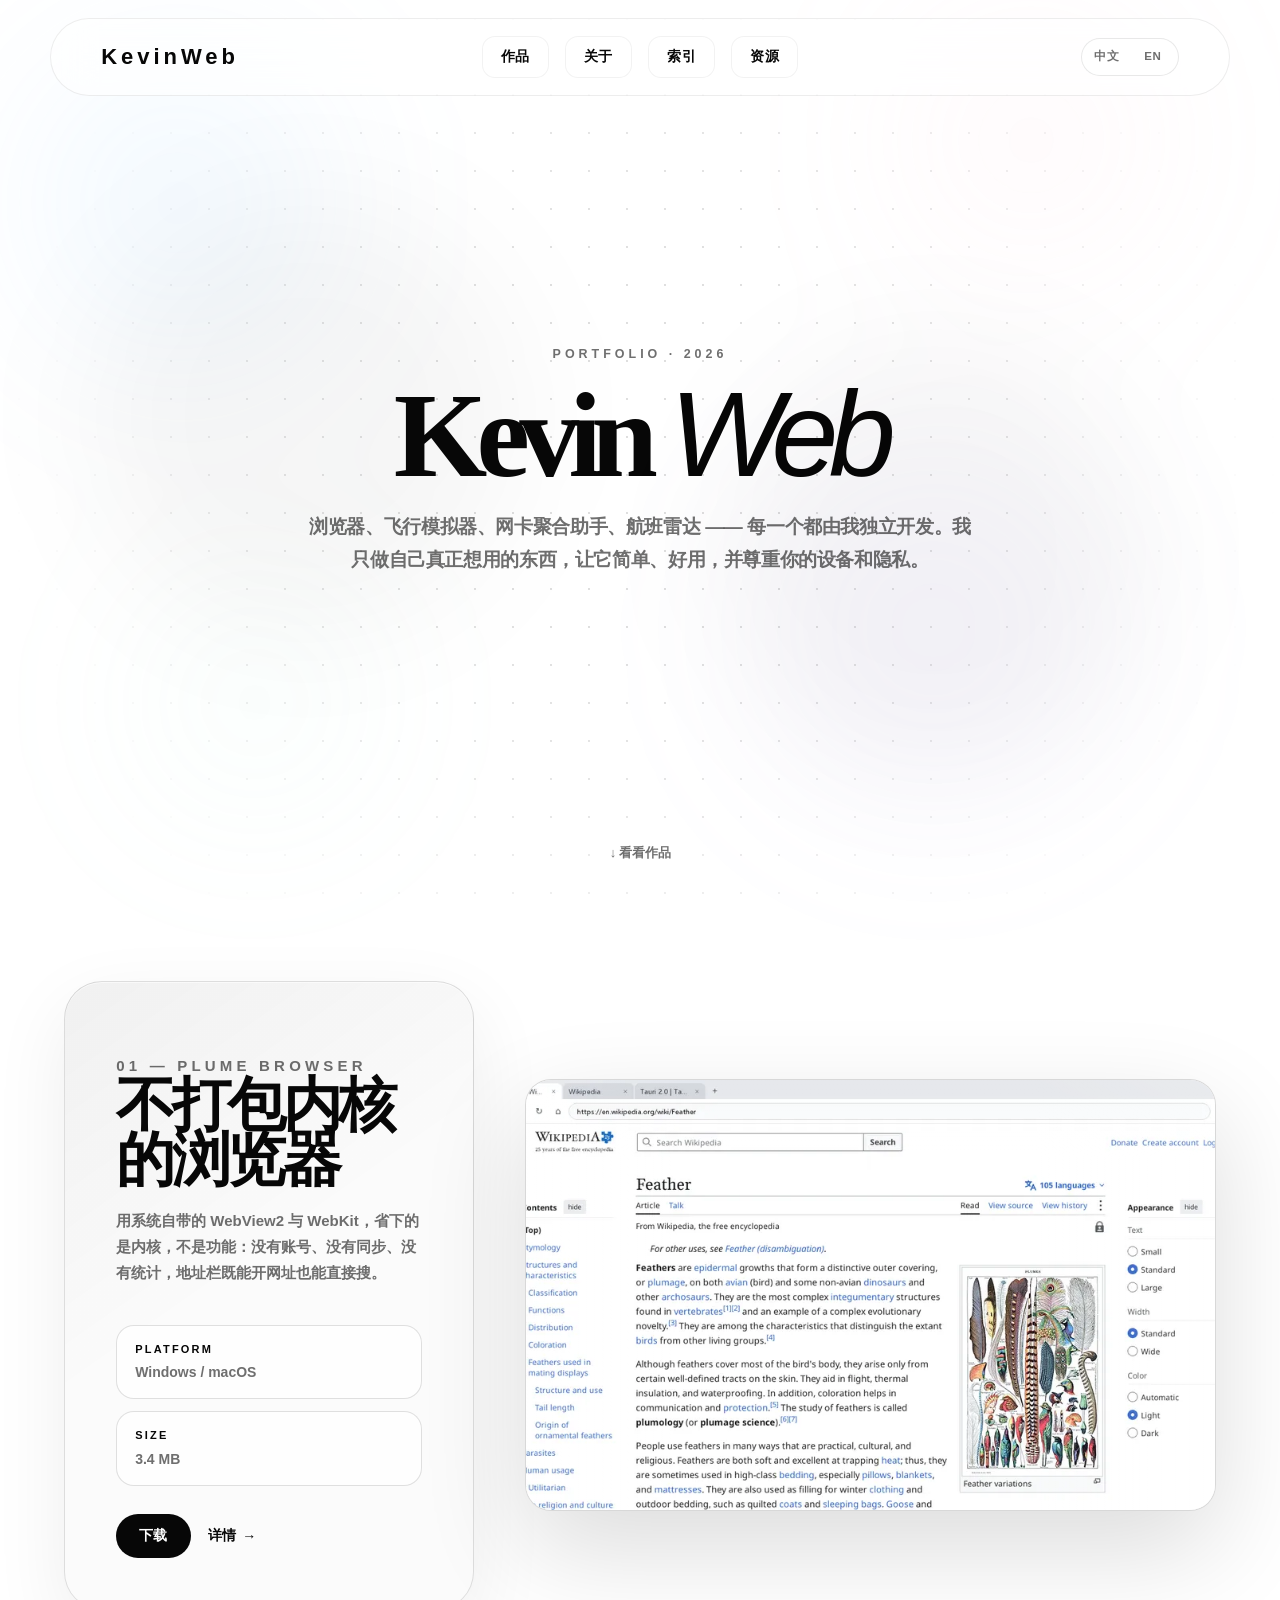
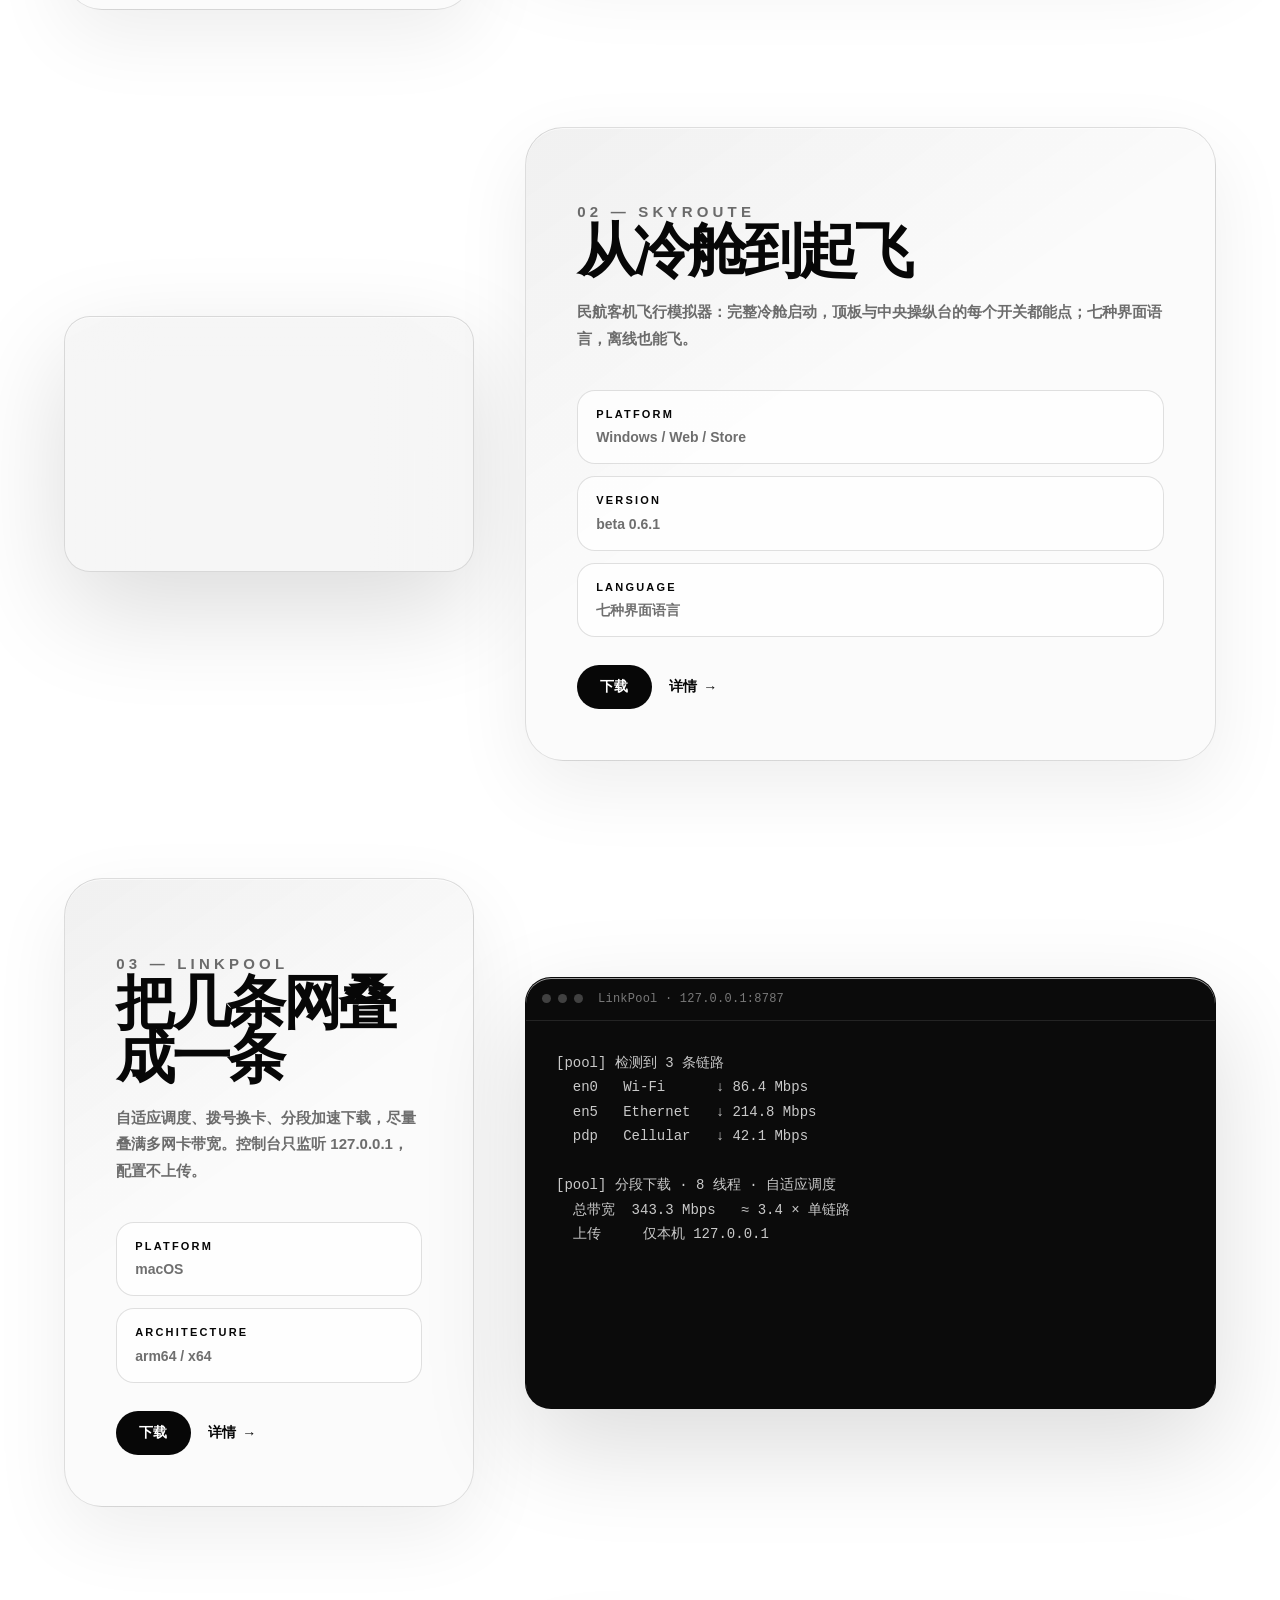
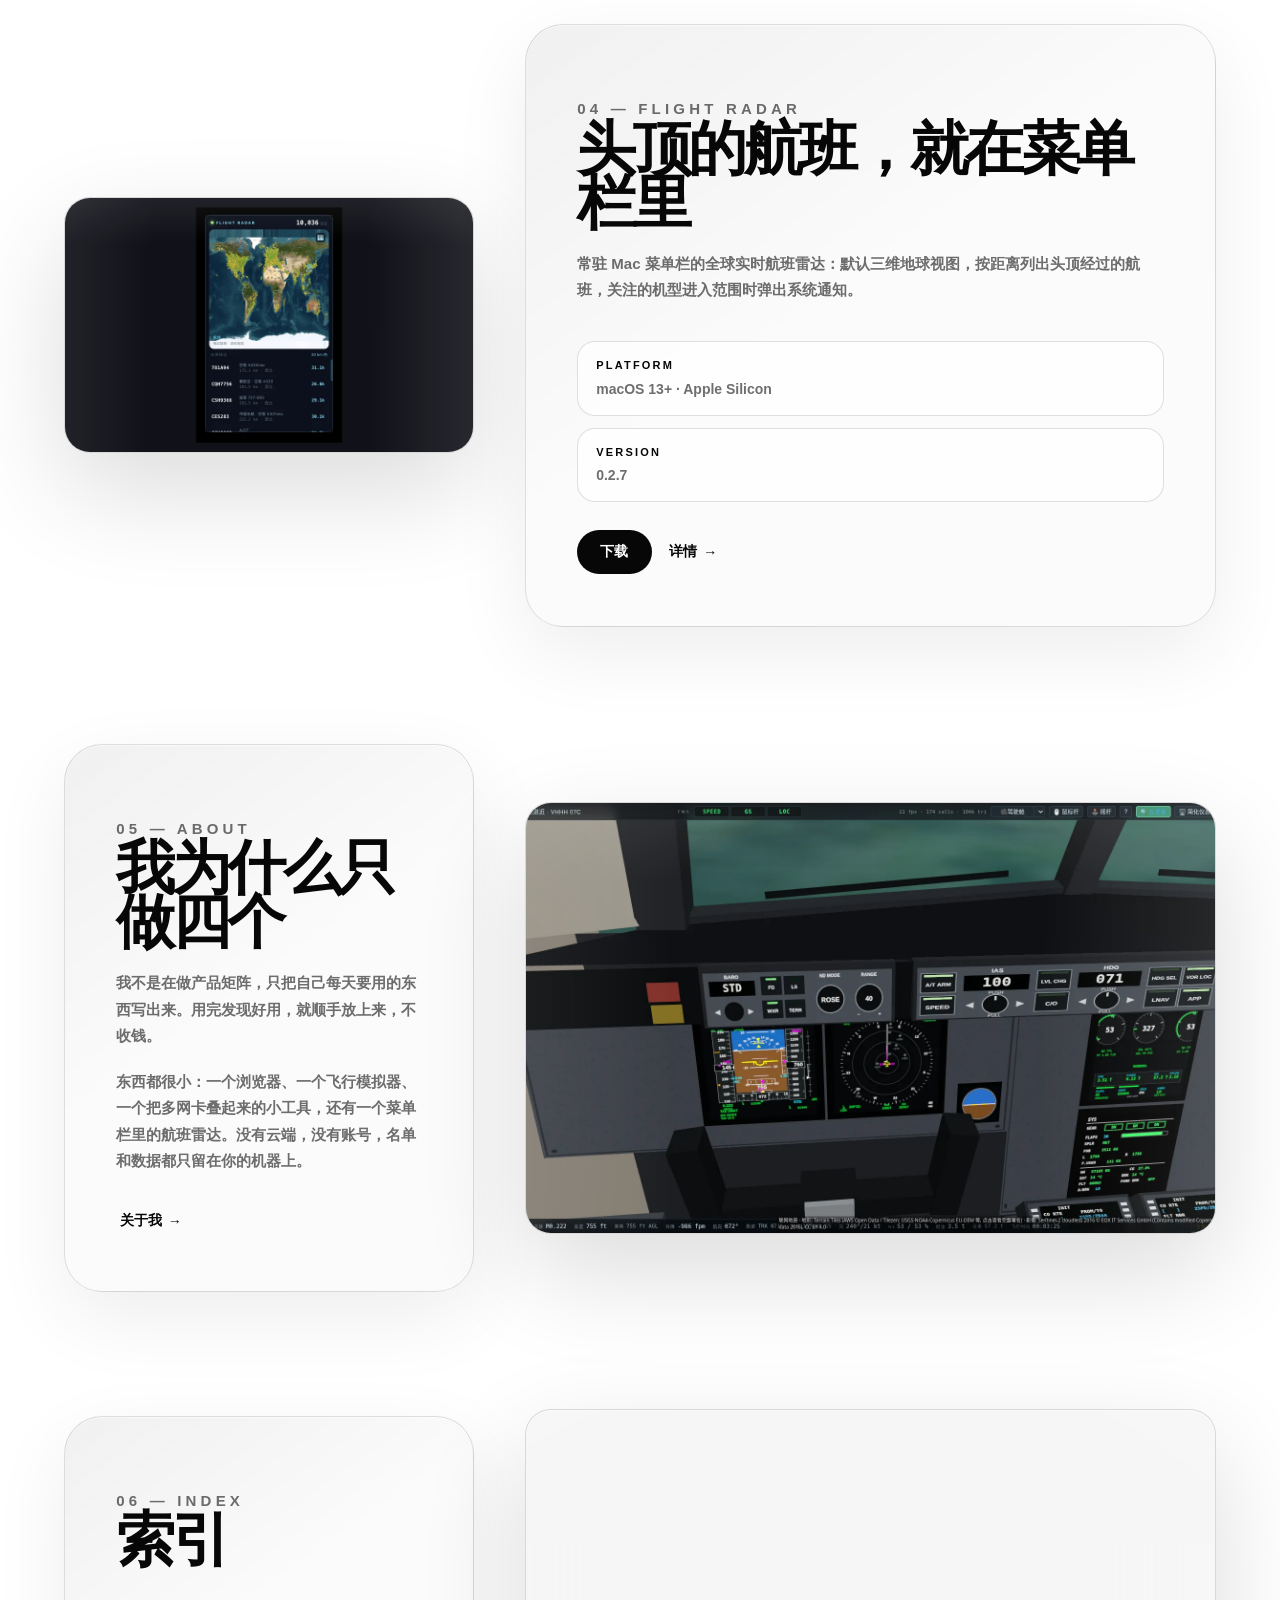
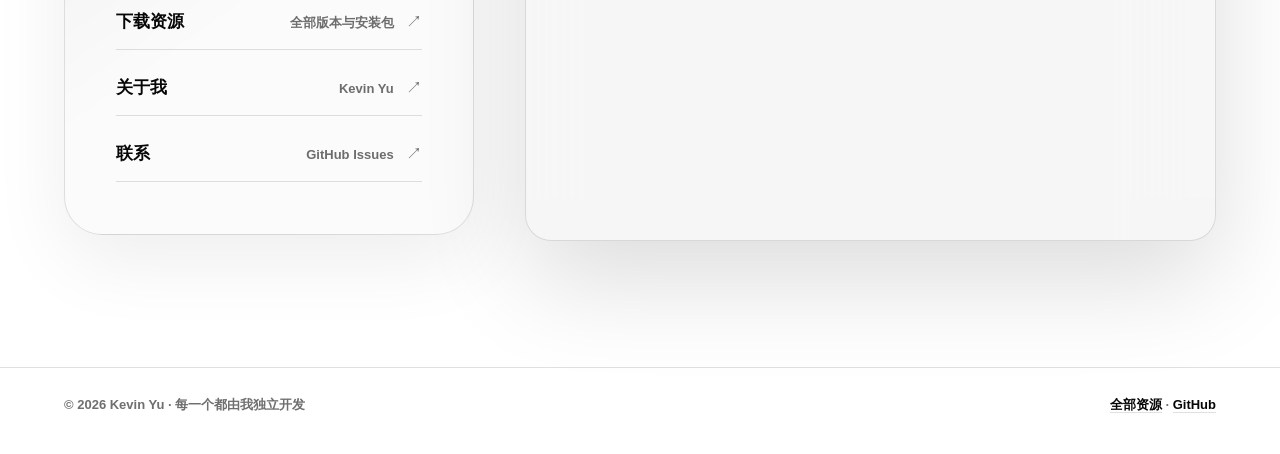
==== commit e35b4fce: "SkyRoute: switch downloads to beta 0.6.1" ====
--- a/index.html
+++ b/index.html
@@ -80,11 +80,11 @@
         <p>民航客机飞行模拟器：完整冷舱启动，顶板与中央操纵台的每个开关都能点；七种界面语言，离线也能飞。</p>
         <div class="spec-list">
           <span><strong>Platform</strong>Windows / Web / Store</span>
-          <span><strong>Version</strong>beta 0.6.0</span>
+          <span><strong>Version</strong>beta 0.6.1</span>
           <span><strong>Language</strong>七种界面语言</span>
         </div>
         <div class="acts">
-          <a class="btn solid" href="https://github.com/kevinyuzekai/Flight-Simulator/releases/download/beta_v0.6.0/SkyRoute-Windows-portable-beta_v0.6.0-x64.zip" download>下载</a>
+          <a class="btn solid" href="https://github.com/kevinyuzekai/Flight-Simulator/releases/download/beta_v0.6.1/SkyRoute-Windows-portable-beta_v0.6.1-x64.zip" download>下载</a>
           <a class="btn quiet" href="./skyroute.html">详情 <span aria-hidden="true">→</span></a>
         </div>
       </div>
--- a/site.css
+++ b/site.css
@@ -32,7 +32,6 @@
   background: transparent;
   color: var(--fg);
   font-family: var(--font-main);
-  cursor: none;
   transition: color 0.5s ease;
 }
 
@@ -773,3 +772,7 @@
     filter: none;
   }
 }
+
+/* hide the system cursor only on the homepage first screen */
+.hero { cursor: none; }
+.hero a, .hero button { cursor: pointer; }
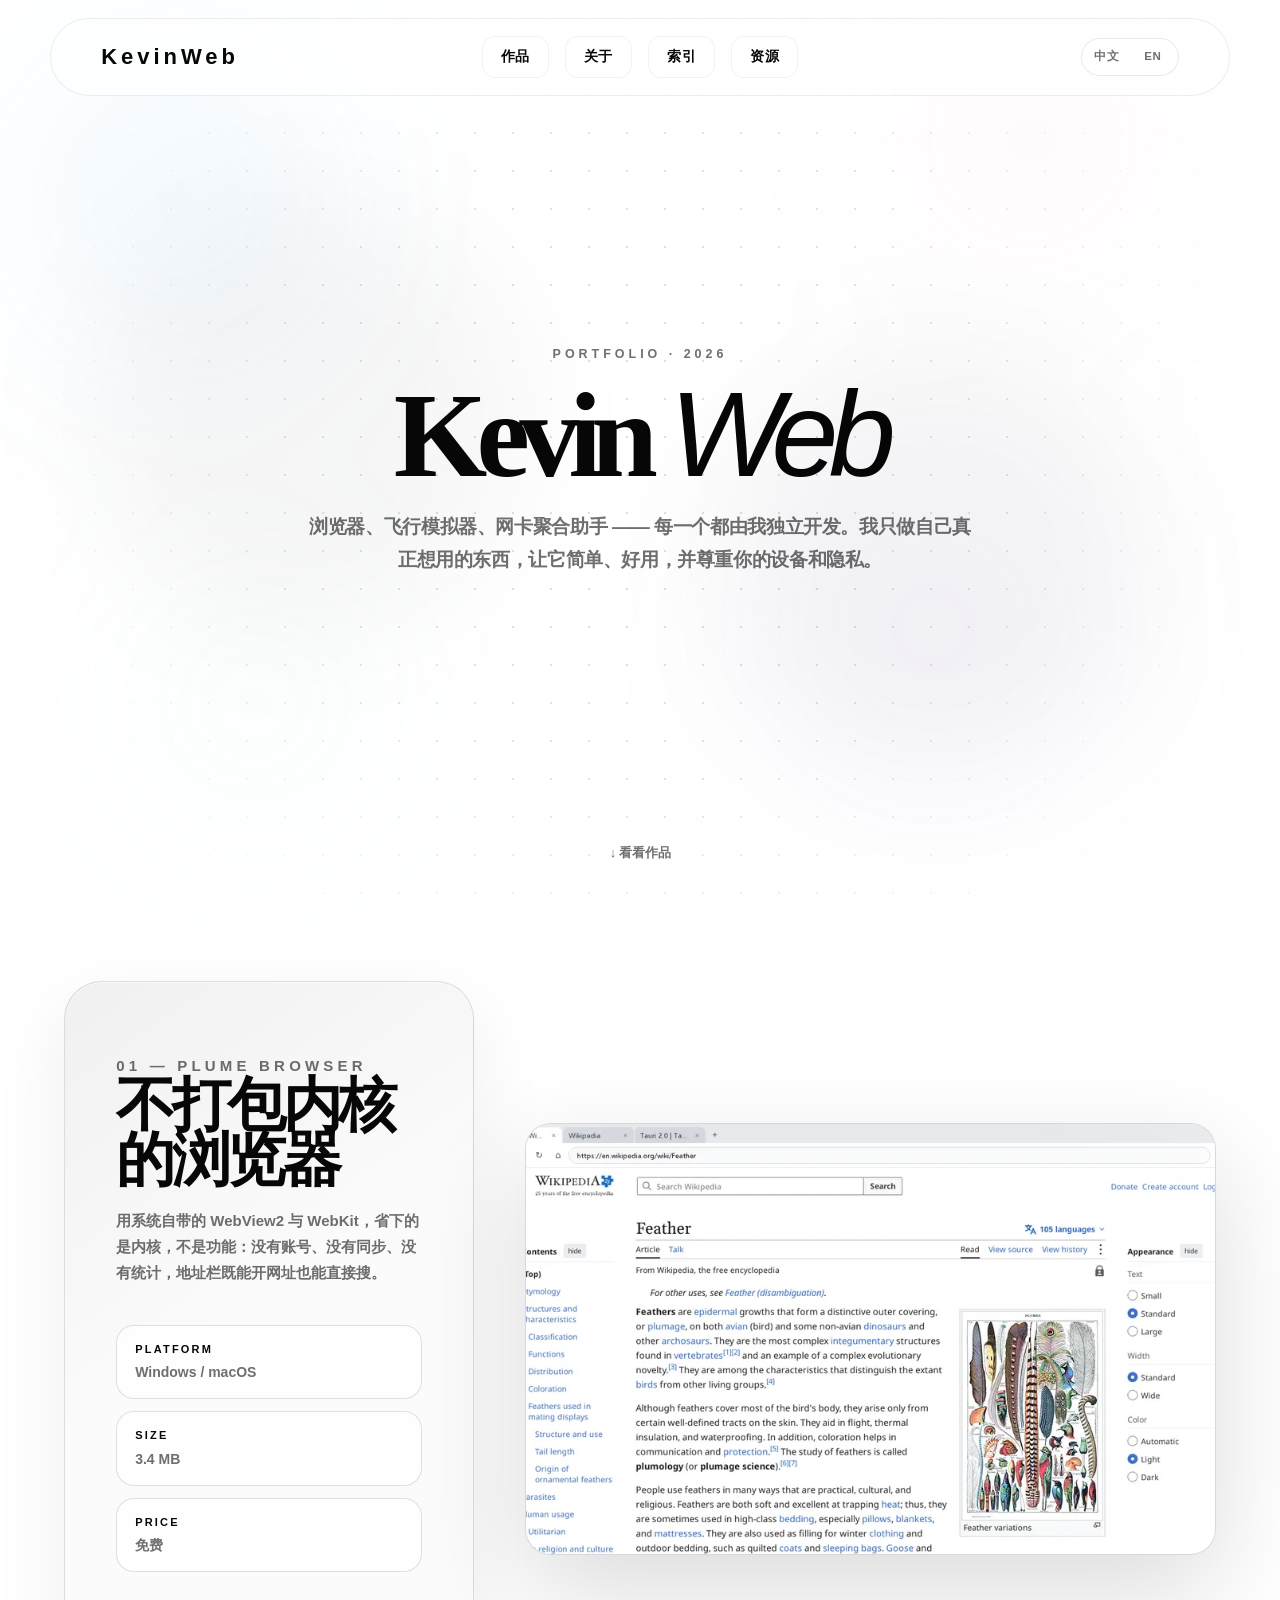
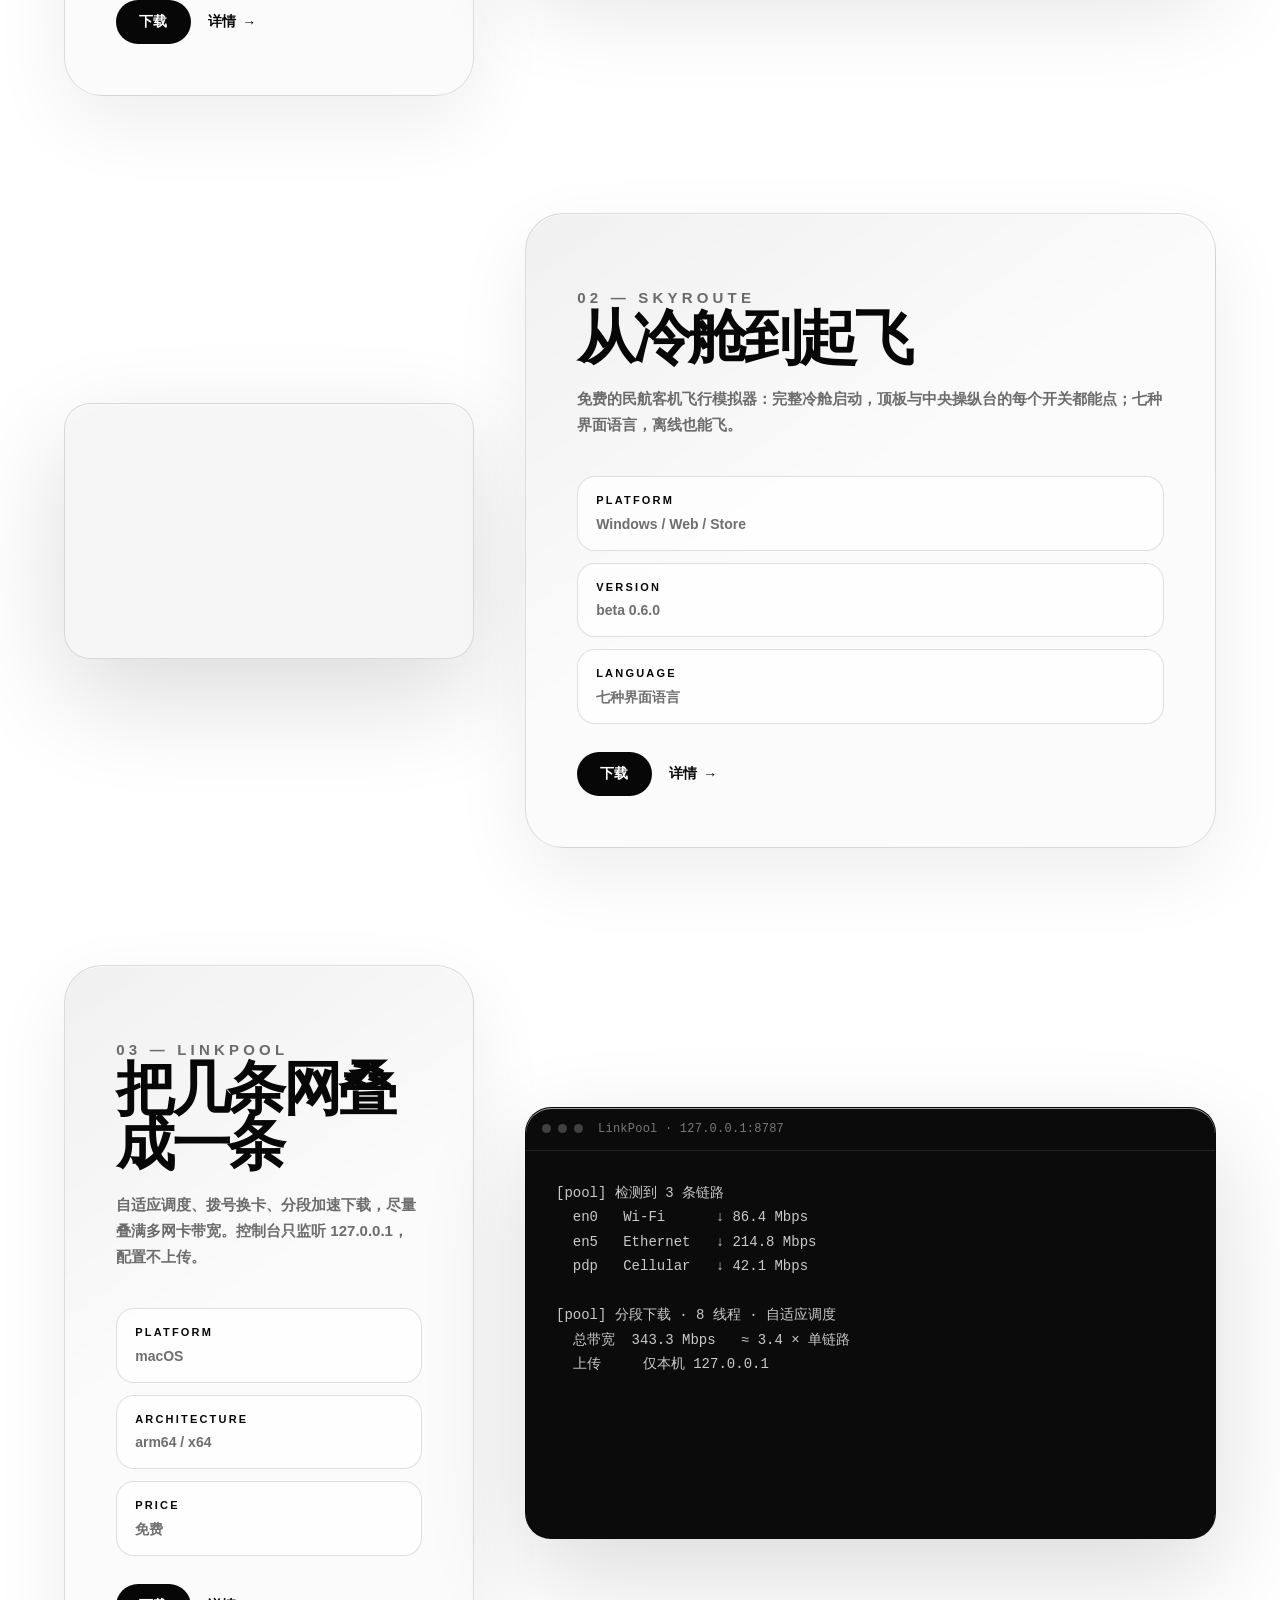
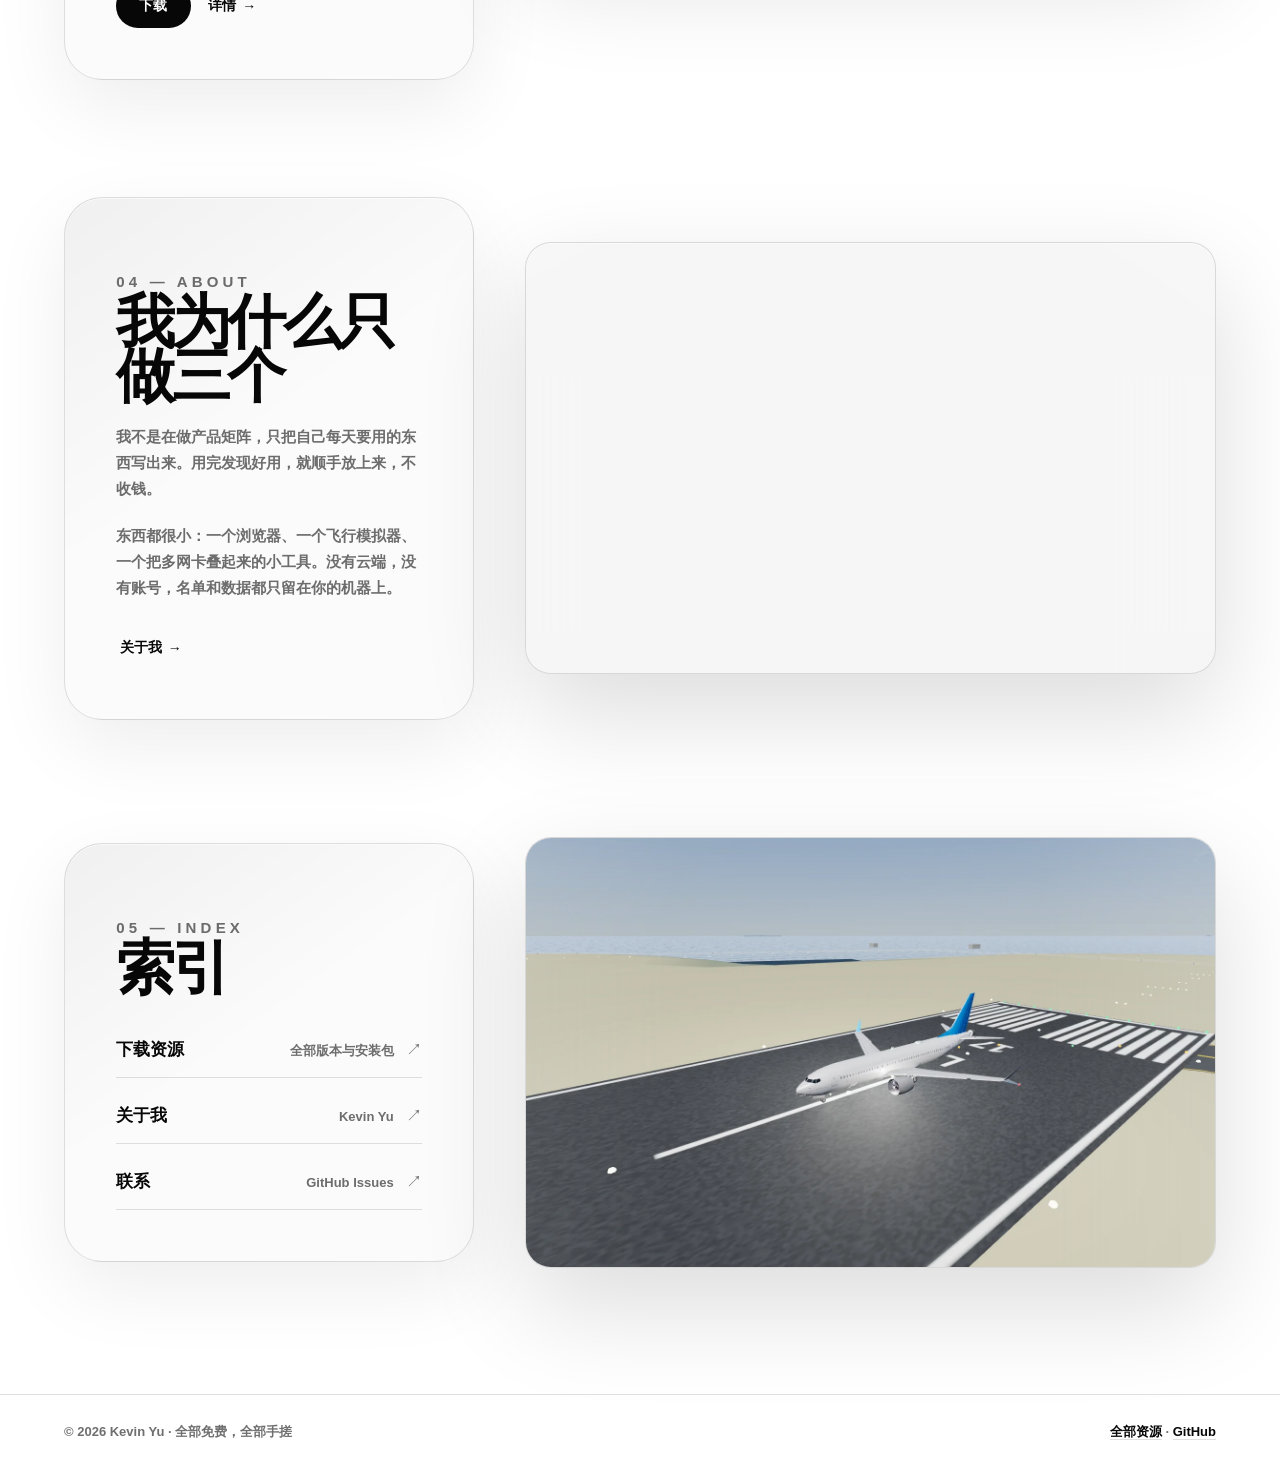
==== commit be7c87b2: "feat: 透镜中文标题改为「凯文的网站」" ====
--- a/index.html
+++ b/index.html
@@ -6,13 +6,13 @@
   <meta name="color-scheme" content="light">
   <meta name="theme-color" content="#ffffff">
   <script src="site-transition.js"></script>
-  <title>KevinWeb · 每一个都由我独立开发</title>
-  <meta name="description" content="浏览器、飞行模拟器、网卡聚合助手、航班雷达，每一个都由 Kevin Yu 独立开发。">
+  <title>KevinWeb · 全部免费，全部手搓</title>
+  <meta name="description" content="浏览器、飞行模拟器、网卡聚合助手，每一个都由 Kevin Yu 独立开发，全部免费。">
   <link rel="canonical" href="https://kevinyuzekai.github.io/kevinweb/">
   <meta property="og:type" content="website">
   <meta property="og:site_name" content="KevinWeb">
-  <meta property="og:title" content="KevinWeb · 每一个都由我独立开发">
-  <meta property="og:description" content="浏览器、飞行模拟器、网卡聚合助手、航班雷达，每一个都由我独立开发。">
+  <meta property="og:title" content="KevinWeb · 全部免费，全部手搓">
+  <meta property="og:description" content="浏览器、飞行模拟器、网卡聚合助手，全部免费、全部手搓。">
   <meta property="og:url" content="https://kevinyuzekai.github.io/kevinweb/">
   <meta property="og:image" content="https://kevinyuzekai.github.io/kevinweb/img/skyroute-shot.webp">
   <meta name="twitter:card" content="summary_large_image">
@@ -36,14 +36,14 @@
       <div class="hero-copy">
         <p class="eyebrow">Portfolio · 2026</p>
         <h1><span class="title-strong">Kevin</span> <span class="title-light">Web</span></h1>
-        <p class="subtitle">浏览器、飞行模拟器、网卡聚合助手、航班雷达 —— 每一个都由我独立开发。我只做自己真正想用的东西，让它简单、好用，并尊重你的设备和隐私。</p>
+        <p class="subtitle">浏览器、飞行模拟器、网卡聚合助手 —— 每一个都由我独立开发。我只做自己真正想用的东西，让它简单、好用，并尊重你的设备和隐私。</p>
 
         <!-- pointer lens: the block under the cursor shows the white Chinese title -->
         <div class="lens" aria-hidden="true" data-kw-skip>
           <div class="lz lz-zh">
             <p class="eyebrow">作品集 · 2026</p>
-            <h1><span class="title-strong">凯文</span> <span class="title-light">网</span></h1>
-            <p class="subtitle">浏览器、飞行模拟器、网卡聚合助手、航班雷达 —— 每一个都由我独立开发。我只做自己真正想用的东西，让它简单、好用，并尊重你的设备和隐私。</p>
+            <h1><span class="title-strong">凯文</span><span class="title-light">的网站</span></h1>
+            <p class="subtitle">浏览器、飞行模拟器、网卡聚合助手 —— 每一个都由我独立开发。我只做自己真正想用的东西，让它简单、好用，并尊重你的设备和隐私。</p>
           </div>
         </div>
       </div>
@@ -60,6 +60,7 @@
         <div class="spec-list">
           <span><strong>Platform</strong>Windows / macOS</span>
           <span><strong>Size</strong>3.4 MB</span>
+          <span><strong>Price</strong>免费</span>
         </div>
         <div class="acts">
           <a class="btn solid" href="https://github.com/kevinyuzekai/Plume/releases/download/v0.1.2/Plume.Browser_0.1.2_x64-setup.exe" download>下载</a>
@@ -77,14 +78,14 @@
       <div class="product-copy reveal" data-tilt>
         <p class="section-kicker">02 — SkyRoute</p>
         <h3>从冷舱到起飞</h3>
-        <p>民航客机飞行模拟器：完整冷舱启动，顶板与中央操纵台的每个开关都能点；七种界面语言，离线也能飞。</p>
+        <p>免费的民航客机飞行模拟器：完整冷舱启动，顶板与中央操纵台的每个开关都能点；七种界面语言，离线也能飞。</p>
         <div class="spec-list">
           <span><strong>Platform</strong>Windows / Web / Store</span>
-          <span><strong>Version</strong>beta 0.6.1</span>
+          <span><strong>Version</strong>beta 0.6.0</span>
           <span><strong>Language</strong>七种界面语言</span>
         </div>
         <div class="acts">
-          <a class="btn solid" href="https://github.com/kevinyuzekai/Flight-Simulator/releases/download/beta_v0.6.1/SkyRoute-Windows-portable-beta_v0.6.1-x64.zip" download>下载</a>
+          <a class="btn solid" href="https://github.com/kevinyuzekai/Flight-Simulator/releases/download/beta_v0.6.0/SkyRoute-Windows-portable-beta_v0.6.0-x64.zip" download>下载</a>
           <a class="btn quiet" href="./skyroute.html">详情 <span aria-hidden="true">→</span></a>
         </div>
       </div>
@@ -103,6 +104,7 @@
         <div class="spec-list">
           <span><strong>Platform</strong>macOS</span>
           <span><strong>Architecture</strong>arm64 / x64</span>
+          <span><strong>Price</strong>免费</span>
         </div>
         <div class="acts">
           <a class="btn solid" href="https://github.com/kevinyuzekai/LinkPool/releases/download/v0.2.1/LinkPool-0.2.1-arm64.dmg" download>下载</a>
@@ -123,34 +125,13 @@
     </div>
   </section>
 
-  <section class="product-section">
-    <div class="product-layout flip">
-      <div class="product-copy reveal" data-tilt>
-        <p class="section-kicker">04 — Flight Radar</p>
-        <h3>头顶的航班，就在菜单栏里</h3>
-        <p>常驻 Mac 菜单栏的全球实时航班雷达：默认三维地球视图，按距离列出头顶经过的航班，关注的机型进入范围时弹出系统通知。</p>
-        <div class="spec-list">
-          <span><strong>Platform</strong>macOS 13+ · Apple Silicon</span>
-          <span><strong>Version</strong>0.2.7</span>
-        </div>
-        <div class="acts">
-          <a class="btn solid" href="https://github.com/kevinyuzekai/Flight-Radar/releases/download/v0.2.7/Flight.Radar.dmg" download>下载</a>
-          <a class="btn quiet" href="https://spacekk.com/about-flight-radar/">详情 <span aria-hidden="true">→</span></a>
-        </div>
-      </div>
-      <figure class="product-window reveal" data-tilt>
-        <img src="img/flightradar-shot.webp" width="960" height="540" alt="Flight Radar 全球视图" loading="lazy" decoding="async">
-      </figure>
-    </div>
-  </section>
-
   <section class="product-section" id="about">
     <div class="product-layout">
       <div class="product-copy reveal" data-tilt>
-        <p class="section-kicker">05 — About</p>
-        <h3>我为什么只做四个</h3>
+        <p class="section-kicker">04 — About</p>
+        <h3>我为什么只做三个</h3>
         <p>我不是在做产品矩阵，只把自己每天要用的东西写出来。用完发现好用，就顺手放上来，不收钱。</p>
-        <p>东西都很小：一个浏览器、一个飞行模拟器、一个把多网卡叠起来的小工具，还有一个菜单栏里的航班雷达。没有云端，没有账号，名单和数据都只留在你的机器上。</p>
+        <p>东西都很小：一个浏览器、一个飞行模拟器、一个把多网卡叠起来的小工具。没有云端，没有账号，名单和数据都只留在你的机器上。</p>
         <div class="acts">
           <a class="btn quiet" href="./About_me.html">关于我 <span aria-hidden="true">→</span></a>
         </div>
@@ -164,7 +145,7 @@
   <section class="product-section" id="contact">
     <div class="product-layout">
       <div class="product-copy reveal" data-tilt>
-        <p class="section-kicker">06 — Index</p>
+        <p class="section-kicker">05 — Index</p>
         <h3>索引</h3>
         <div class="link-rows">
           <a class="link-row" href="./All_resources.html"><span>下载资源</span><small>全部版本与安装包</small><i aria-hidden="true">↗</i></a>
@@ -179,7 +160,7 @@
   </section>
 
   <footer class="site-footer">
-    <span>© 2026 Kevin Yu · 每一个都由我独立开发</span>
+    <span>© 2026 Kevin Yu · 全部免费，全部手搓</span>
     <span><a href="./All_resources.html">全部资源</a> · <a href="https://github.com/kevinyuzekai" target="_blank" rel="noopener">GitHub</a></span>
   </footer>
 
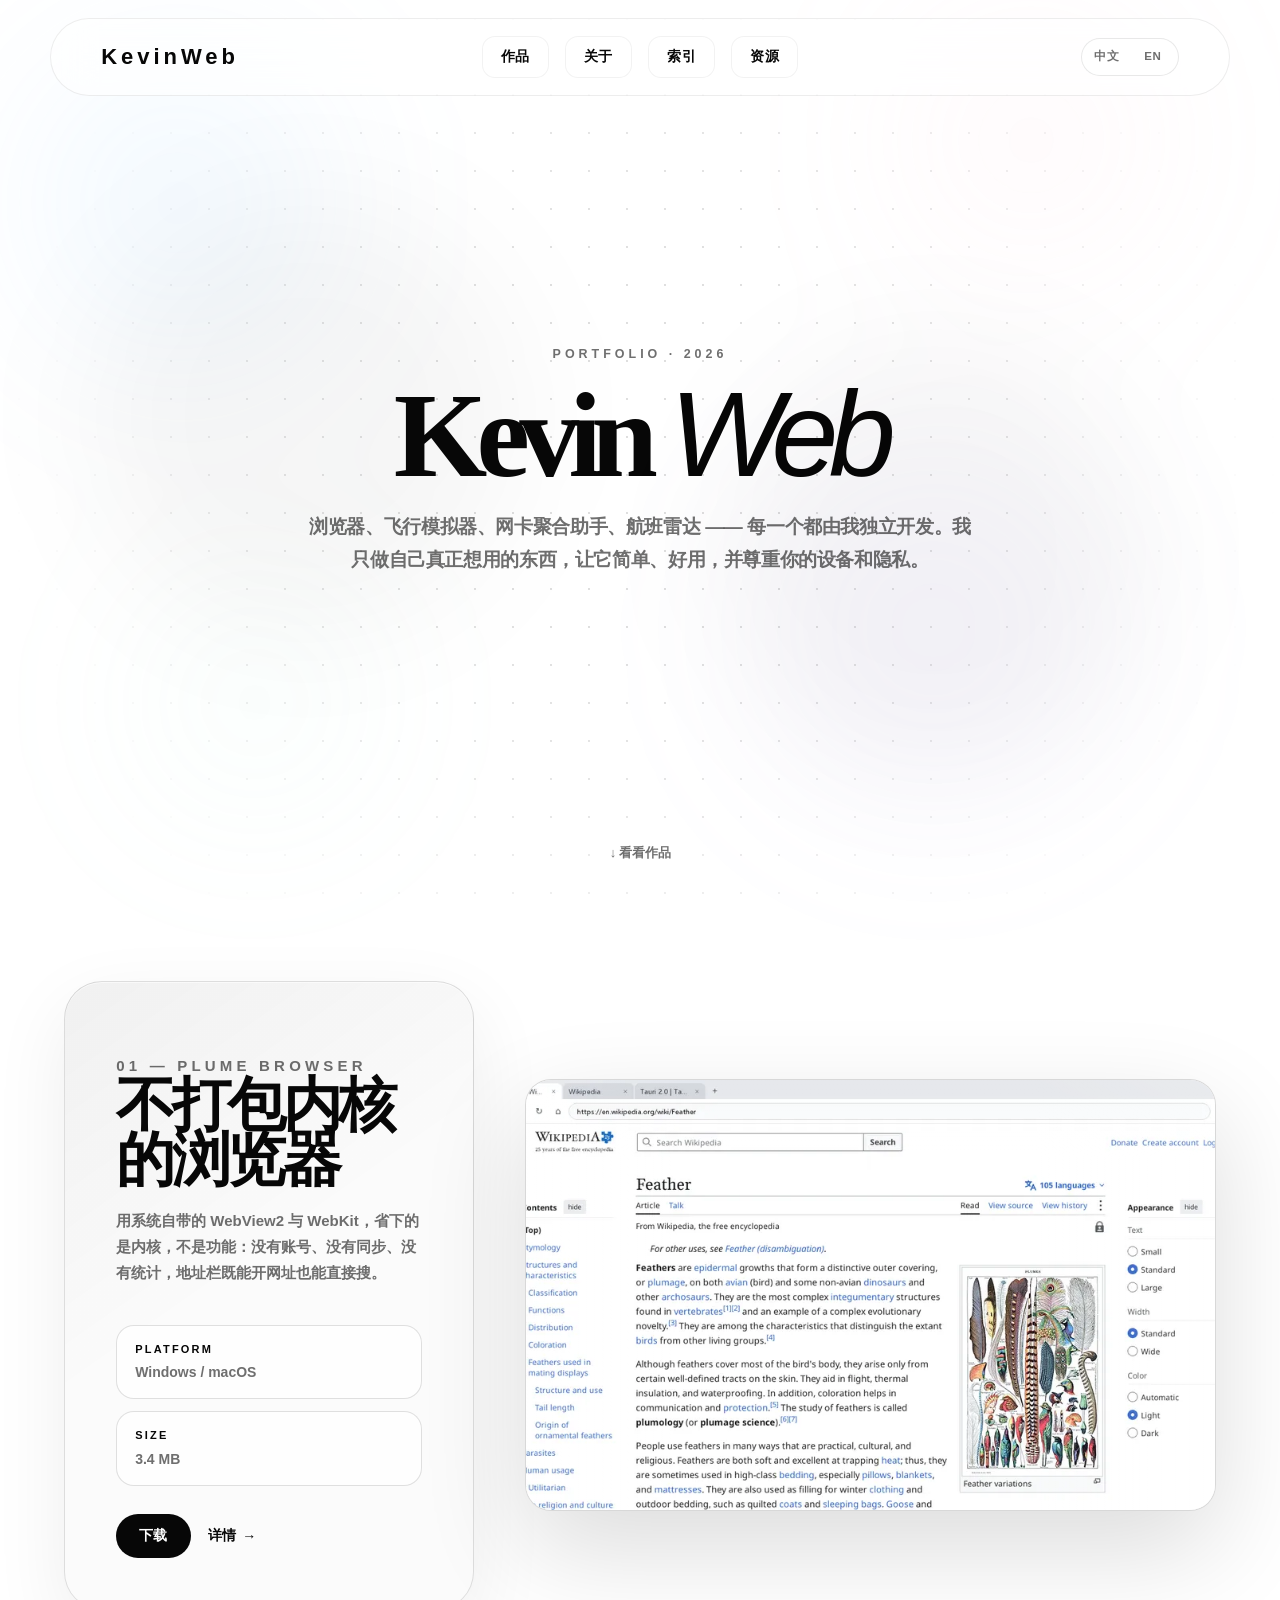
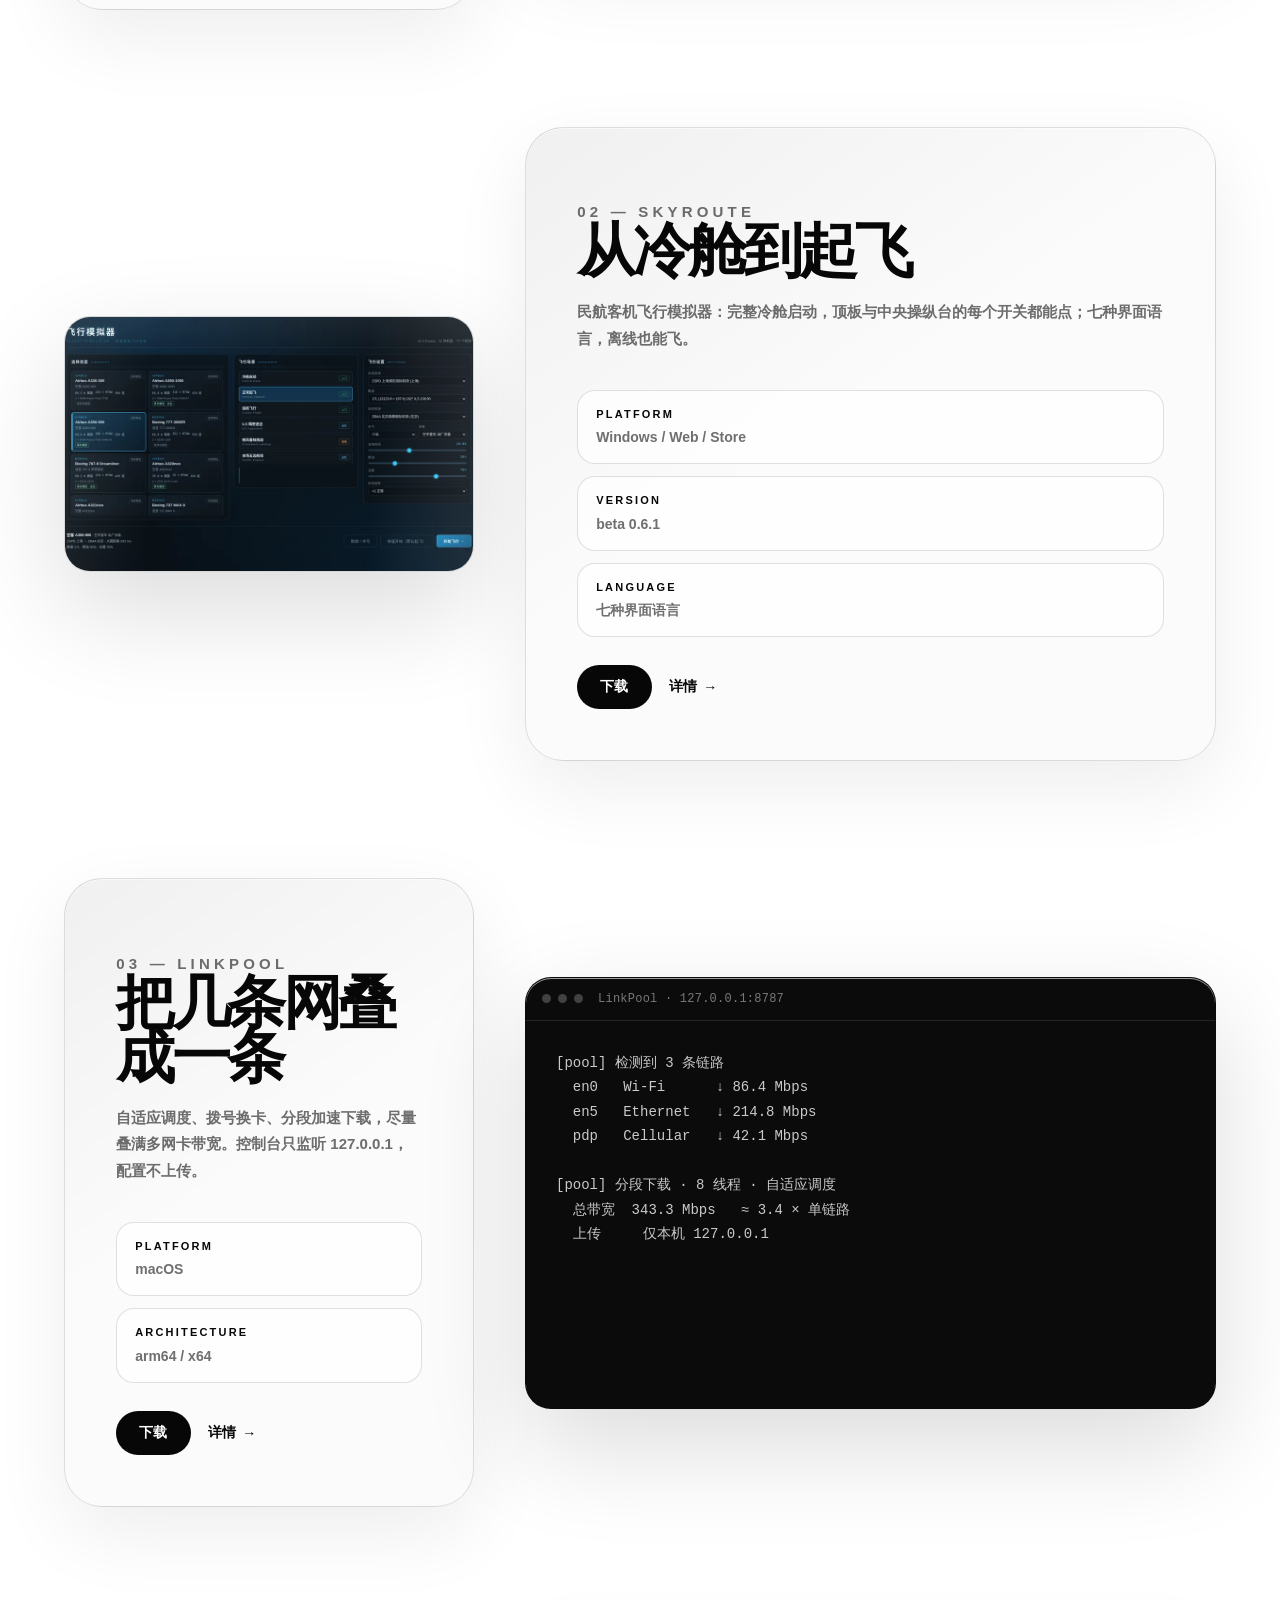
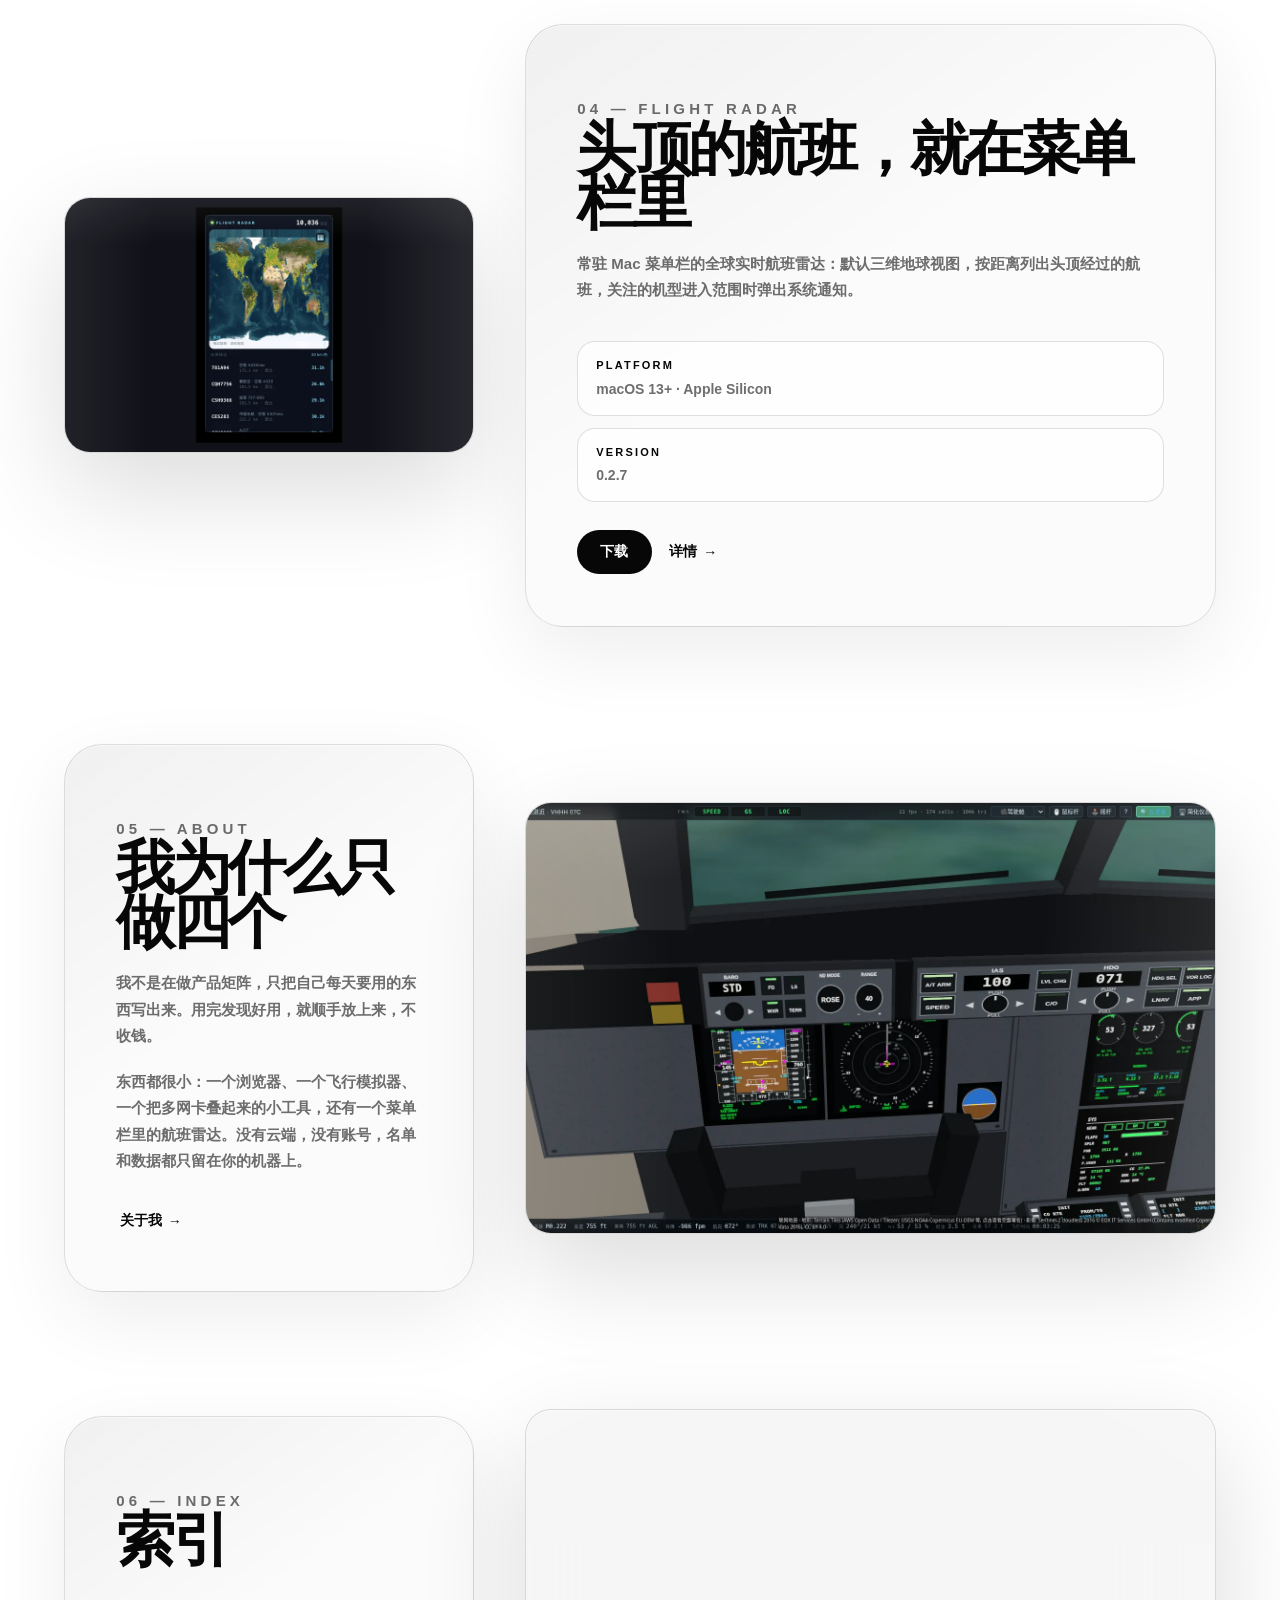
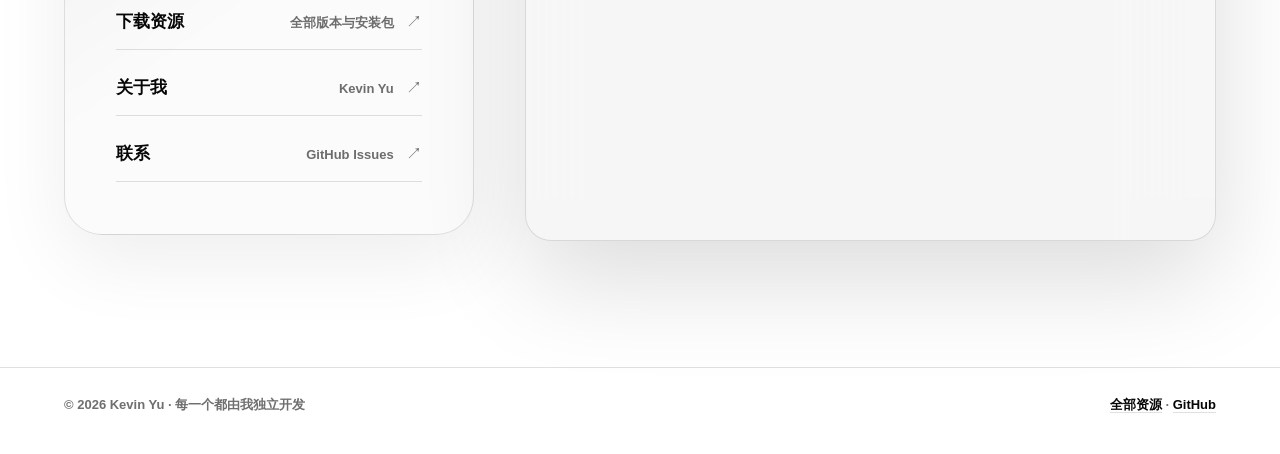
==== commit a247ca97: "feat: 透镜中文标题改为「凯文的网站」" ====
--- a/index.html
+++ b/index.html
@@ -6,13 +6,13 @@
   <meta name="color-scheme" content="light">
   <meta name="theme-color" content="#ffffff">
   <script src="site-transition.js"></script>
-  <title>KevinWeb · 全部免费，全部手搓</title>
-  <meta name="description" content="浏览器、飞行模拟器、网卡聚合助手，每一个都由 Kevin Yu 独立开发，全部免费。">
+  <title>KevinWeb · 每一个都由我独立开发</title>
+  <meta name="description" content="浏览器、飞行模拟器、网卡聚合助手、航班雷达，每一个都由 Kevin Yu 独立开发。">
   <link rel="canonical" href="https://kevinyuzekai.github.io/kevinweb/">
   <meta property="og:type" content="website">
   <meta property="og:site_name" content="KevinWeb">
-  <meta property="og:title" content="KevinWeb · 全部免费，全部手搓">
-  <meta property="og:description" content="浏览器、飞行模拟器、网卡聚合助手，全部免费、全部手搓。">
+  <meta property="og:title" content="KevinWeb · 每一个都由我独立开发">
+  <meta property="og:description" content="浏览器、飞行模拟器、网卡聚合助手、航班雷达，每一个都由我独立开发。">
   <meta property="og:url" content="https://kevinyuzekai.github.io/kevinweb/">
   <meta property="og:image" content="https://kevinyuzekai.github.io/kevinweb/img/skyroute-shot.webp">
   <meta name="twitter:card" content="summary_large_image">
@@ -36,14 +36,14 @@
       <div class="hero-copy">
         <p class="eyebrow">Portfolio · 2026</p>
         <h1><span class="title-strong">Kevin</span> <span class="title-light">Web</span></h1>
-        <p class="subtitle">浏览器、飞行模拟器、网卡聚合助手 —— 每一个都由我独立开发。我只做自己真正想用的东西，让它简单、好用，并尊重你的设备和隐私。</p>
+        <p class="subtitle">浏览器、飞行模拟器、网卡聚合助手、航班雷达 —— 每一个都由我独立开发。我只做自己真正想用的东西，让它简单、好用，并尊重你的设备和隐私。</p>
 
         <!-- pointer lens: the block under the cursor shows the white Chinese title -->
         <div class="lens" aria-hidden="true" data-kw-skip>
           <div class="lz lz-zh">
             <p class="eyebrow">作品集 · 2026</p>
             <h1><span class="title-strong">凯文</span><span class="title-light">的网站</span></h1>
-            <p class="subtitle">浏览器、飞行模拟器、网卡聚合助手 —— 每一个都由我独立开发。我只做自己真正想用的东西，让它简单、好用，并尊重你的设备和隐私。</p>
+            <p class="subtitle">浏览器、飞行模拟器、网卡聚合助手、航班雷达 —— 每一个都由我独立开发。我只做自己真正想用的东西，让它简单、好用，并尊重你的设备和隐私。</p>
           </div>
         </div>
       </div>
@@ -60,7 +60,6 @@
         <div class="spec-list">
           <span><strong>Platform</strong>Windows / macOS</span>
           <span><strong>Size</strong>3.4 MB</span>
-          <span><strong>Price</strong>免费</span>
         </div>
         <div class="acts">
           <a class="btn solid" href="https://github.com/kevinyuzekai/Plume/releases/download/v0.1.2/Plume.Browser_0.1.2_x64-setup.exe" download>下载</a>
@@ -78,14 +77,14 @@
       <div class="product-copy reveal" data-tilt>
         <p class="section-kicker">02 — SkyRoute</p>
         <h3>从冷舱到起飞</h3>
-        <p>免费的民航客机飞行模拟器：完整冷舱启动，顶板与中央操纵台的每个开关都能点；七种界面语言，离线也能飞。</p>
+        <p>民航客机飞行模拟器：完整冷舱启动，顶板与中央操纵台的每个开关都能点；七种界面语言，离线也能飞。</p>
         <div class="spec-list">
           <span><strong>Platform</strong>Windows / Web / Store</span>
-          <span><strong>Version</strong>beta 0.6.0</span>
+          <span><strong>Version</strong>beta 0.6.1</span>
           <span><strong>Language</strong>七种界面语言</span>
         </div>
         <div class="acts">
-          <a class="btn solid" href="https://github.com/kevinyuzekai/Flight-Simulator/releases/download/beta_v0.6.0/SkyRoute-Windows-portable-beta_v0.6.0-x64.zip" download>下载</a>
+          <a class="btn solid" href="https://github.com/kevinyuzekai/Flight-Simulator/releases/download/beta_v0.6.1/SkyRoute-Windows-portable-beta_v0.6.1-x64.zip" download>下载</a>
           <a class="btn quiet" href="./skyroute.html">详情 <span aria-hidden="true">→</span></a>
         </div>
       </div>
@@ -104,7 +103,6 @@
         <div class="spec-list">
           <span><strong>Platform</strong>macOS</span>
           <span><strong>Architecture</strong>arm64 / x64</span>
-          <span><strong>Price</strong>免费</span>
         </div>
         <div class="acts">
           <a class="btn solid" href="https://github.com/kevinyuzekai/LinkPool/releases/download/v0.2.1/LinkPool-0.2.1-arm64.dmg" download>下载</a>
@@ -125,13 +123,34 @@
     </div>
   </section>
 
+  <section class="product-section">
+    <div class="product-layout flip">
+      <div class="product-copy reveal" data-tilt>
+        <p class="section-kicker">04 — Flight Radar</p>
+        <h3>头顶的航班，就在菜单栏里</h3>
+        <p>常驻 Mac 菜单栏的全球实时航班雷达：默认三维地球视图，按距离列出头顶经过的航班，关注的机型进入范围时弹出系统通知。</p>
+        <div class="spec-list">
+          <span><strong>Platform</strong>macOS 13+ · Apple Silicon</span>
+          <span><strong>Version</strong>0.2.7</span>
+        </div>
+        <div class="acts">
+          <a class="btn solid" href="https://github.com/kevinyuzekai/Flight-Radar/releases/download/v0.2.7/Flight.Radar.dmg" download>下载</a>
+          <a class="btn quiet" href="https://spacekk.com/about-flight-radar/">详情 <span aria-hidden="true">→</span></a>
+        </div>
+      </div>
+      <figure class="product-window reveal" data-tilt>
+        <img src="img/flightradar-shot.webp" width="960" height="540" alt="Flight Radar 全球视图" loading="lazy" decoding="async">
+      </figure>
+    </div>
+  </section>
+
   <section class="product-section" id="about">
     <div class="product-layout">
       <div class="product-copy reveal" data-tilt>
-        <p class="section-kicker">04 — About</p>
-        <h3>我为什么只做三个</h3>
+        <p class="section-kicker">05 — About</p>
+        <h3>我为什么只做四个</h3>
         <p>我不是在做产品矩阵，只把自己每天要用的东西写出来。用完发现好用，就顺手放上来，不收钱。</p>
-        <p>东西都很小：一个浏览器、一个飞行模拟器、一个把多网卡叠起来的小工具。没有云端，没有账号，名单和数据都只留在你的机器上。</p>
+        <p>东西都很小：一个浏览器、一个飞行模拟器、一个把多网卡叠起来的小工具，还有一个菜单栏里的航班雷达。没有云端，没有账号，名单和数据都只留在你的机器上。</p>
         <div class="acts">
           <a class="btn quiet" href="./About_me.html">关于我 <span aria-hidden="true">→</span></a>
         </div>
@@ -145,7 +164,7 @@
   <section class="product-section" id="contact">
     <div class="product-layout">
       <div class="product-copy reveal" data-tilt>
-        <p class="section-kicker">05 — Index</p>
+        <p class="section-kicker">06 — Index</p>
         <h3>索引</h3>
         <div class="link-rows">
           <a class="link-row" href="./All_resources.html"><span>下载资源</span><small>全部版本与安装包</small><i aria-hidden="true">↗</i></a>
@@ -160,7 +179,7 @@
   </section>
 
   <footer class="site-footer">
-    <span>© 2026 Kevin Yu · 全部免费，全部手搓</span>
+    <span>© 2026 Kevin Yu · 每一个都由我独立开发</span>
     <span><a href="./All_resources.html">全部资源</a> · <a href="https://github.com/kevinyuzekai" target="_blank" rel="noopener">GitHub</a></span>
   </footer>
 
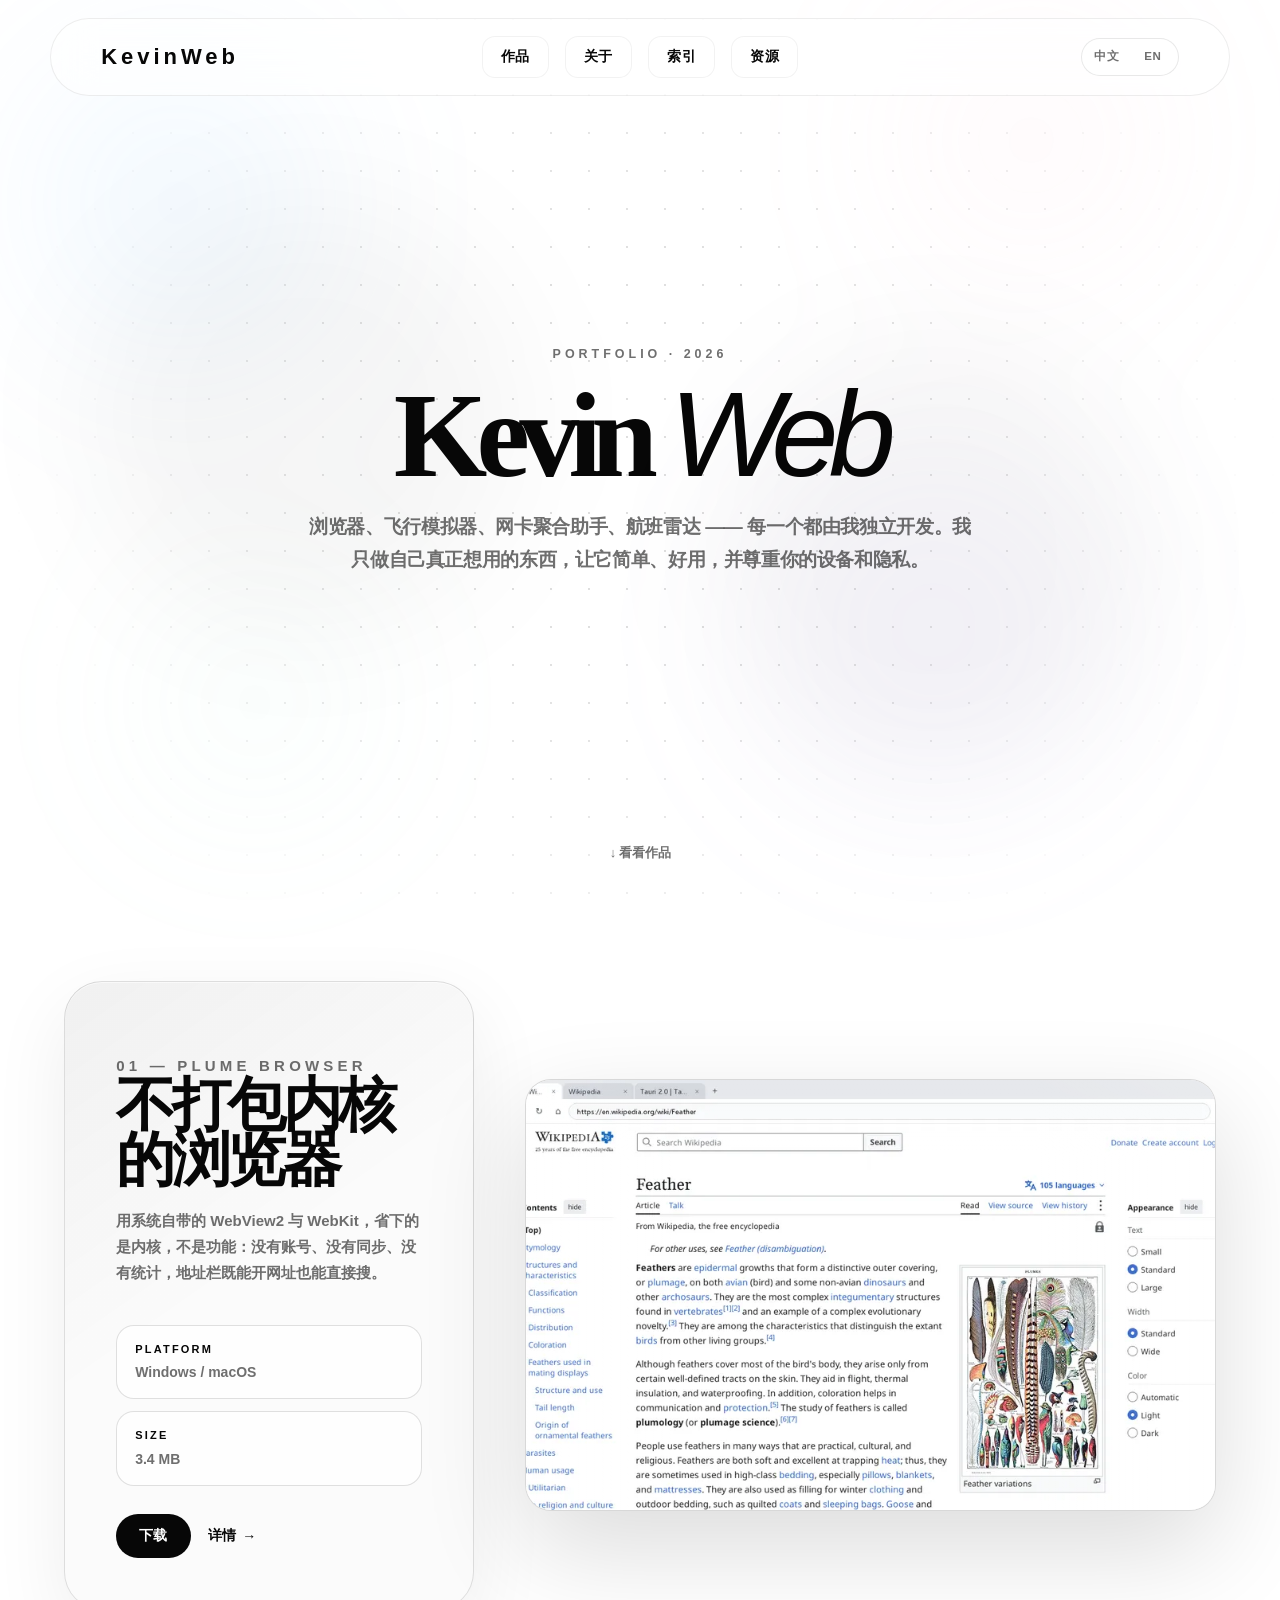
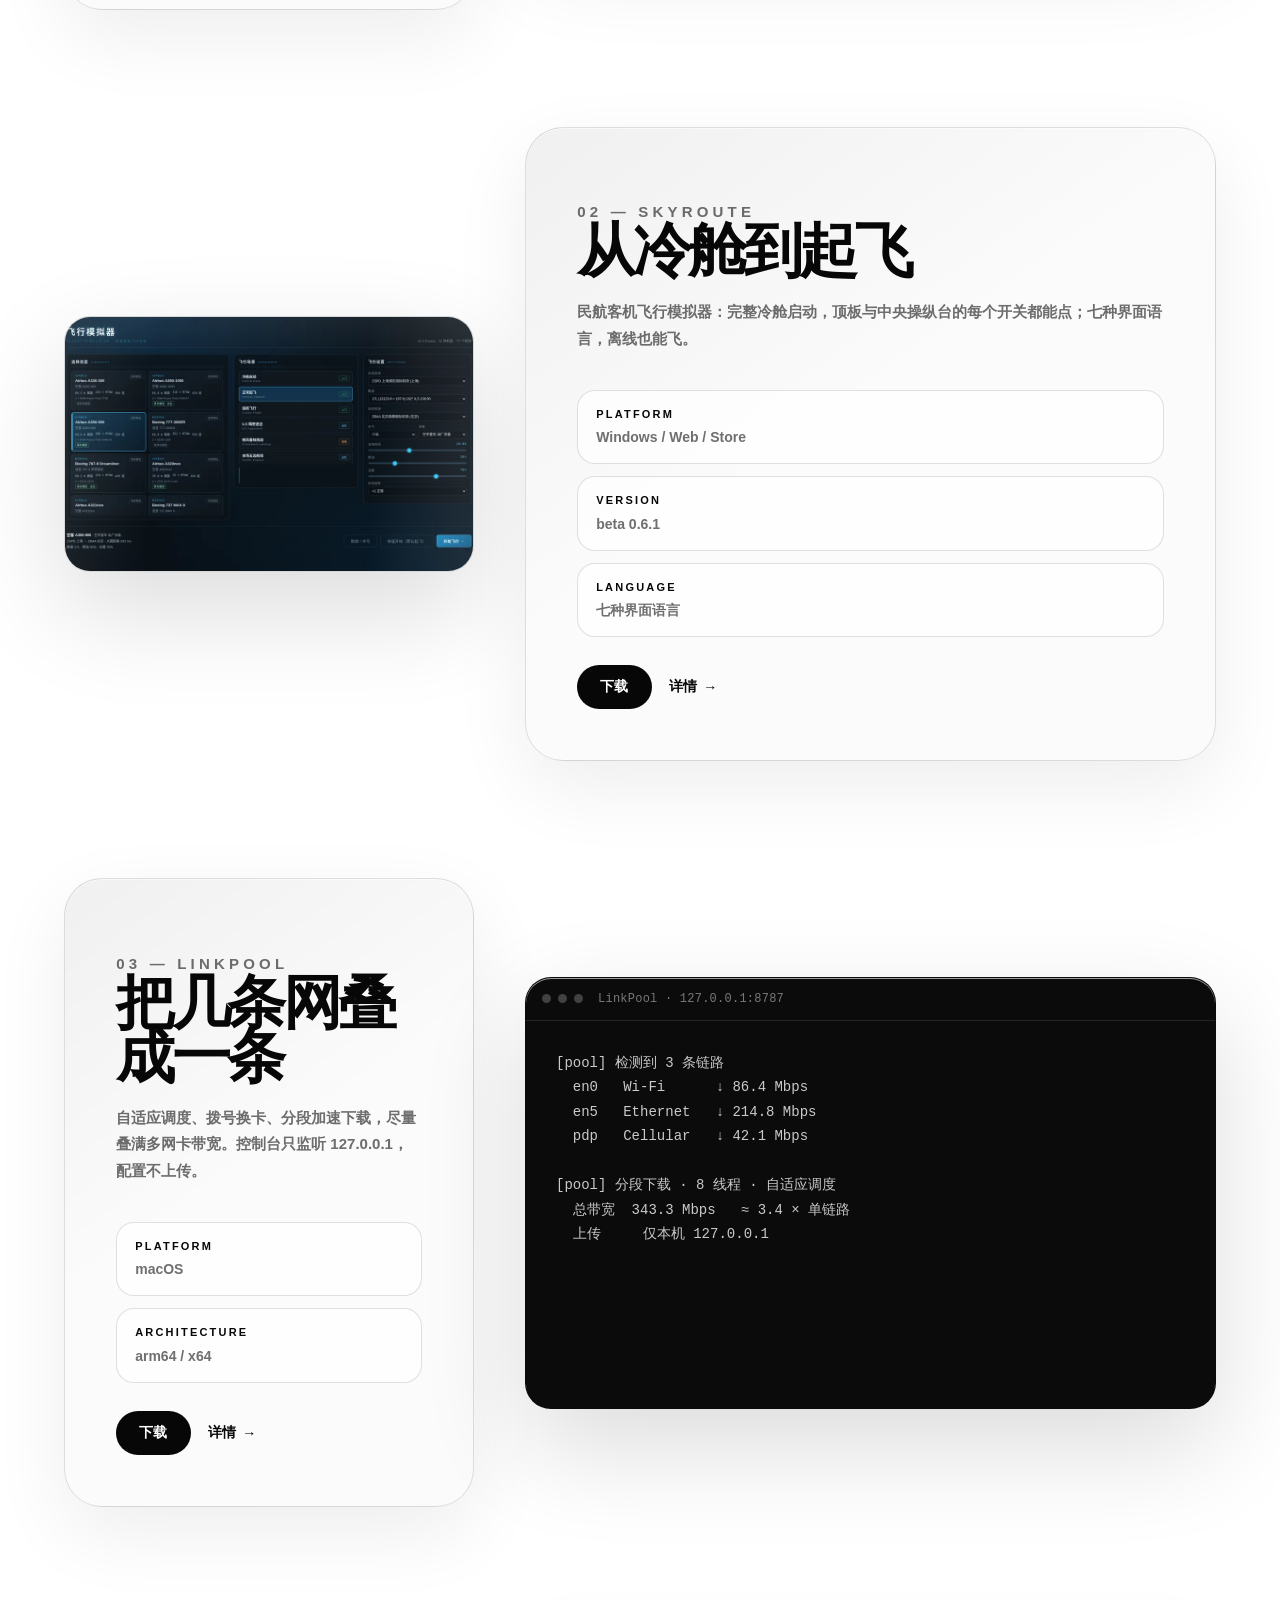
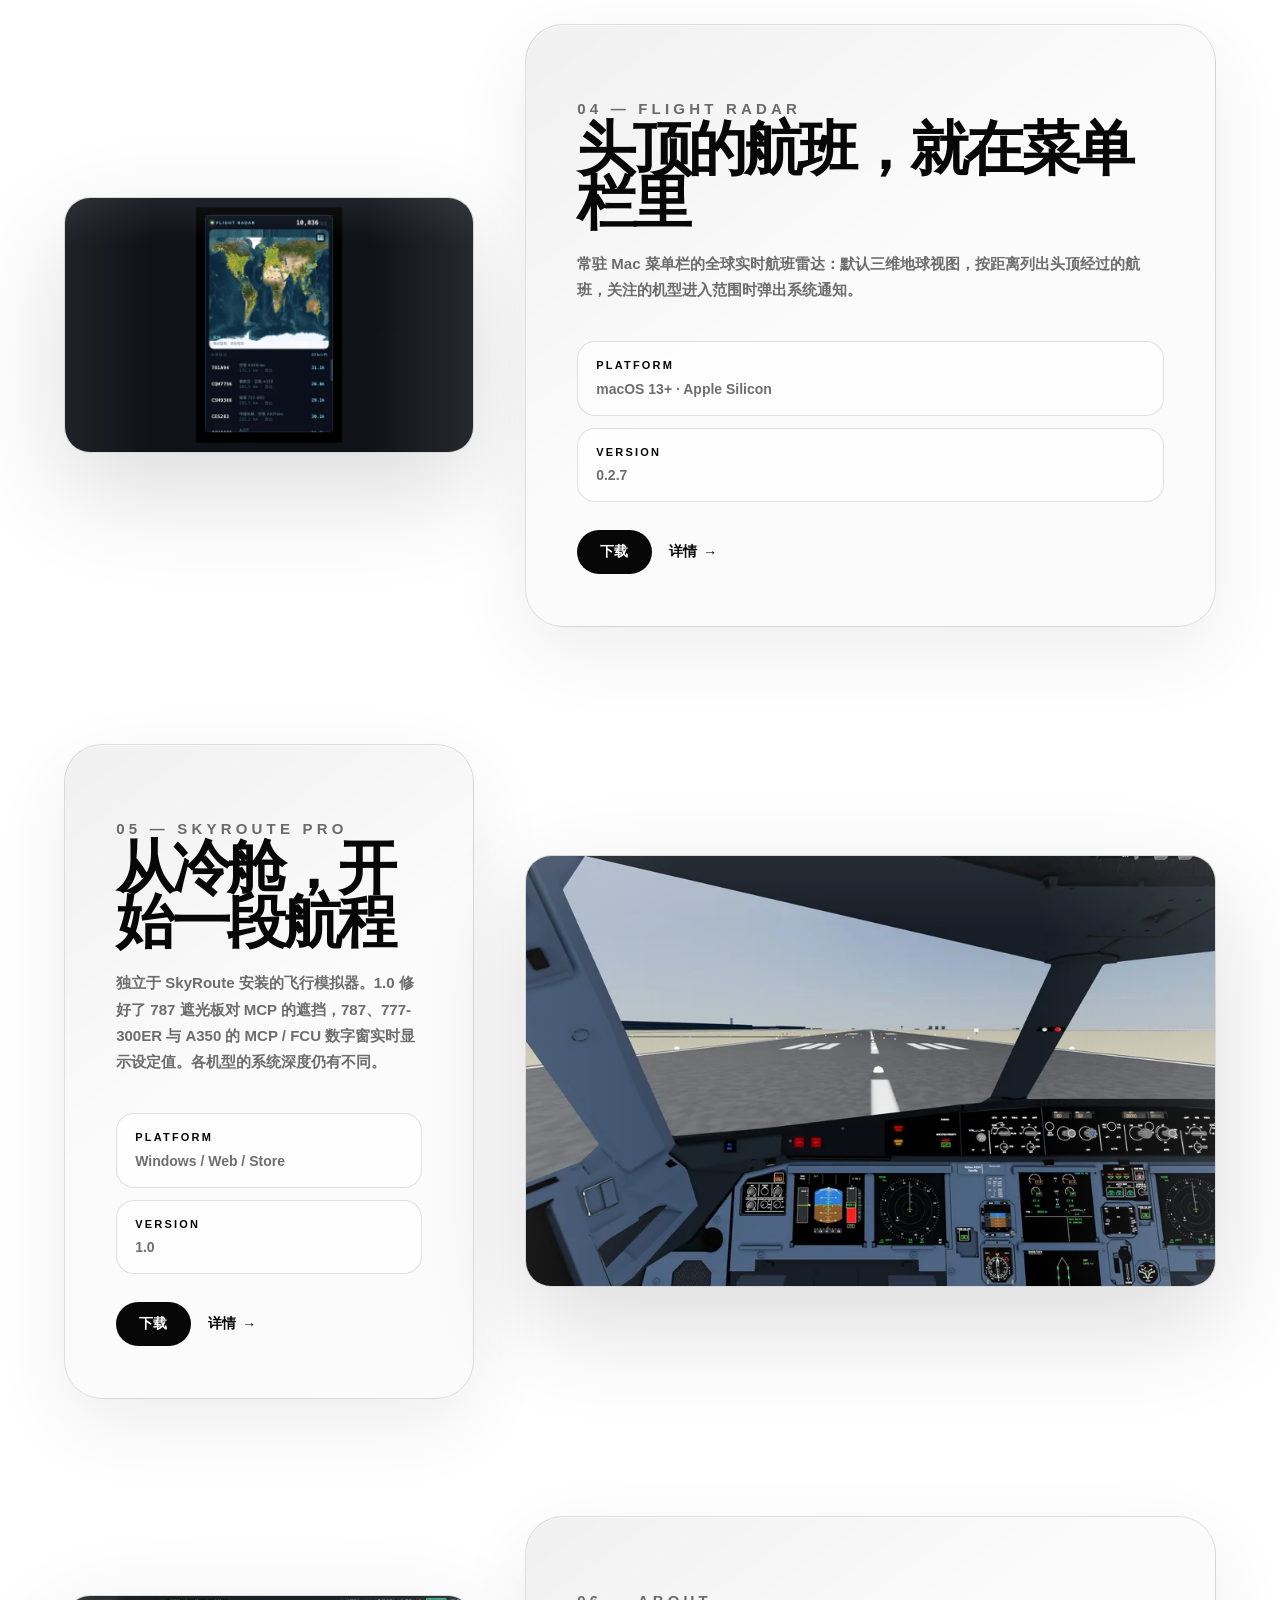
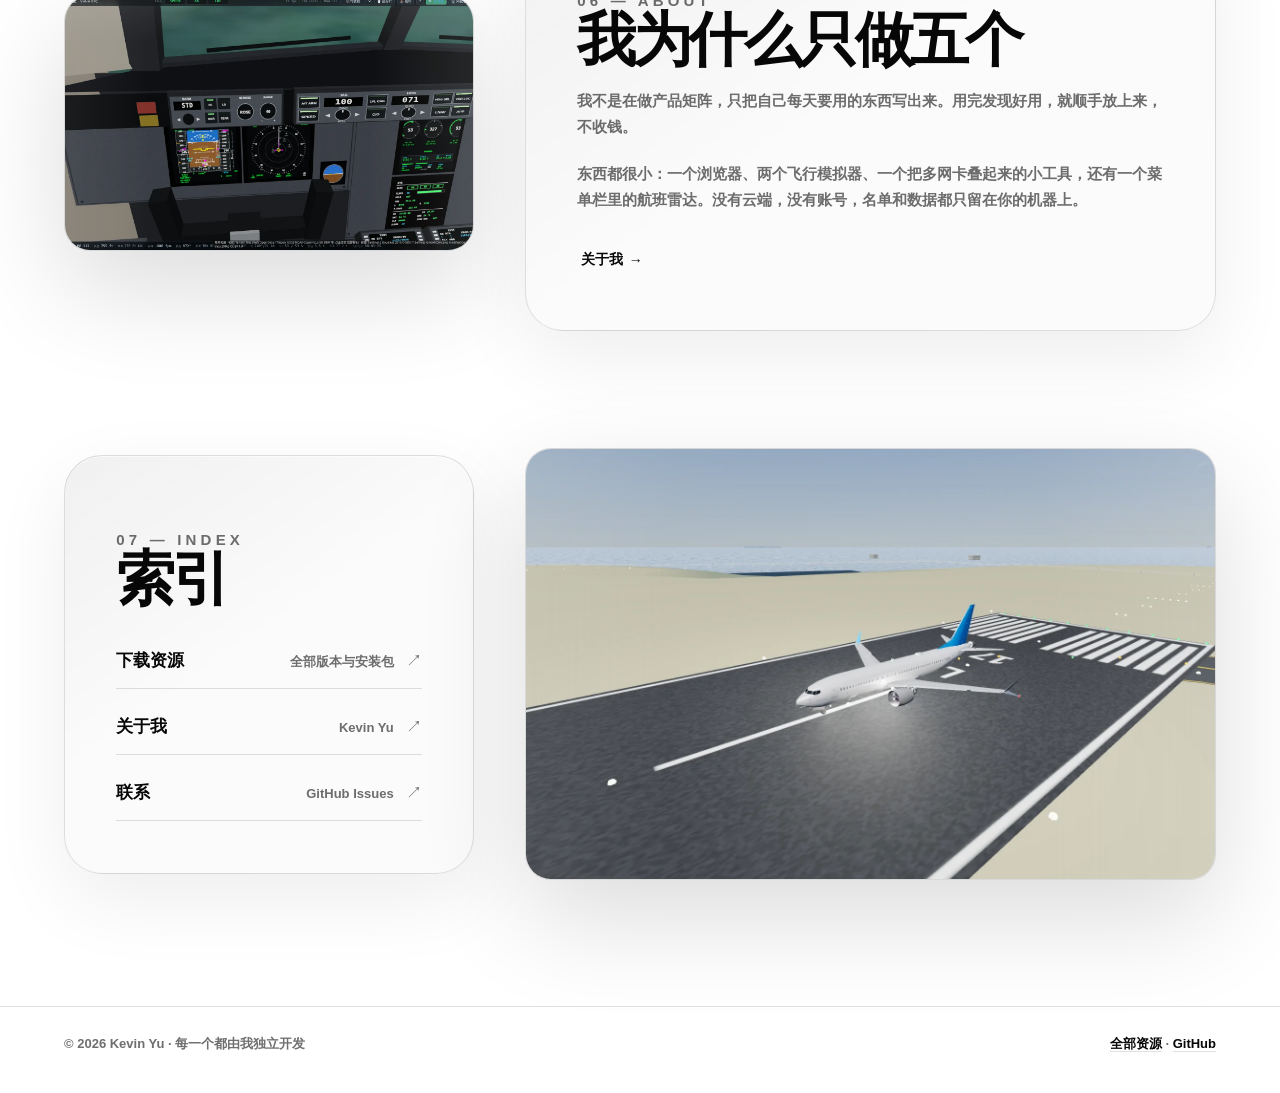
==== commit 35a72cb7: "Add SkyRoute Pro 1.0" ====
--- a/index.html
+++ b/index.html
@@ -144,13 +144,34 @@
     </div>
   </section>
 
+  <section class="product-section">
+    <div class="product-layout">
+      <div class="product-copy reveal" data-tilt>
+        <p class="section-kicker">05 — SkyRoute Pro</p>
+        <h3>从冷舱，开始一段航程</h3>
+        <p>独立于 SkyRoute 安装的飞行模拟器。1.0 修好了 787 遮光板对 MCP 的遮挡，787、777-300ER 与 A350 的 MCP / FCU 数字窗实时显示设定值。各机型的系统深度仍有不同。</p>
+        <div class="spec-list">
+          <span><strong>Platform</strong>Windows / Web / Store</span>
+          <span><strong>Version</strong>1.0</span>
+        </div>
+        <div class="acts">
+          <a class="btn solid" href="https://spacekk.com/wp-content/uploads/2026/11/SkyRoutePro-Windows-portable-v1.0.0-x64.zip" download>下载</a>
+          <a class="btn quiet" href="https://spacekk.com/about-skyroute-pro/">详情 <span aria-hidden="true">→</span></a>
+        </div>
+      </div>
+      <figure class="product-window reveal" data-tilt>
+        <img src="img/skyroute-pro-shot.webp" width="960" height="540" alt="SkyRoute Pro A320neo 驾驶舱" loading="lazy" decoding="async">
+      </figure>
+    </div>
+  </section>
+
   <section class="product-section" id="about">
-    <div class="product-layout">
-      <div class="product-copy reveal" data-tilt>
-        <p class="section-kicker">05 — About</p>
-        <h3>我为什么只做四个</h3>
+    <div class="product-layout flip">
+      <div class="product-copy reveal" data-tilt>
+        <p class="section-kicker">06 — About</p>
+        <h3>我为什么只做五个</h3>
         <p>我不是在做产品矩阵，只把自己每天要用的东西写出来。用完发现好用，就顺手放上来，不收钱。</p>
-        <p>东西都很小：一个浏览器、一个飞行模拟器、一个把多网卡叠起来的小工具，还有一个菜单栏里的航班雷达。没有云端，没有账号，名单和数据都只留在你的机器上。</p>
+        <p>东西都很小：一个浏览器、两个飞行模拟器、一个把多网卡叠起来的小工具，还有一个菜单栏里的航班雷达。没有云端，没有账号，名单和数据都只留在你的机器上。</p>
         <div class="acts">
           <a class="btn quiet" href="./About_me.html">关于我 <span aria-hidden="true">→</span></a>
         </div>
@@ -164,7 +185,7 @@
   <section class="product-section" id="contact">
     <div class="product-layout">
       <div class="product-copy reveal" data-tilt>
-        <p class="section-kicker">06 — Index</p>
+        <p class="section-kicker">07 — Index</p>
         <h3>索引</h3>
         <div class="link-rows">
           <a class="link-row" href="./All_resources.html"><span>下载资源</span><small>全部版本与安装包</small><i aria-hidden="true">↗</i></a>
